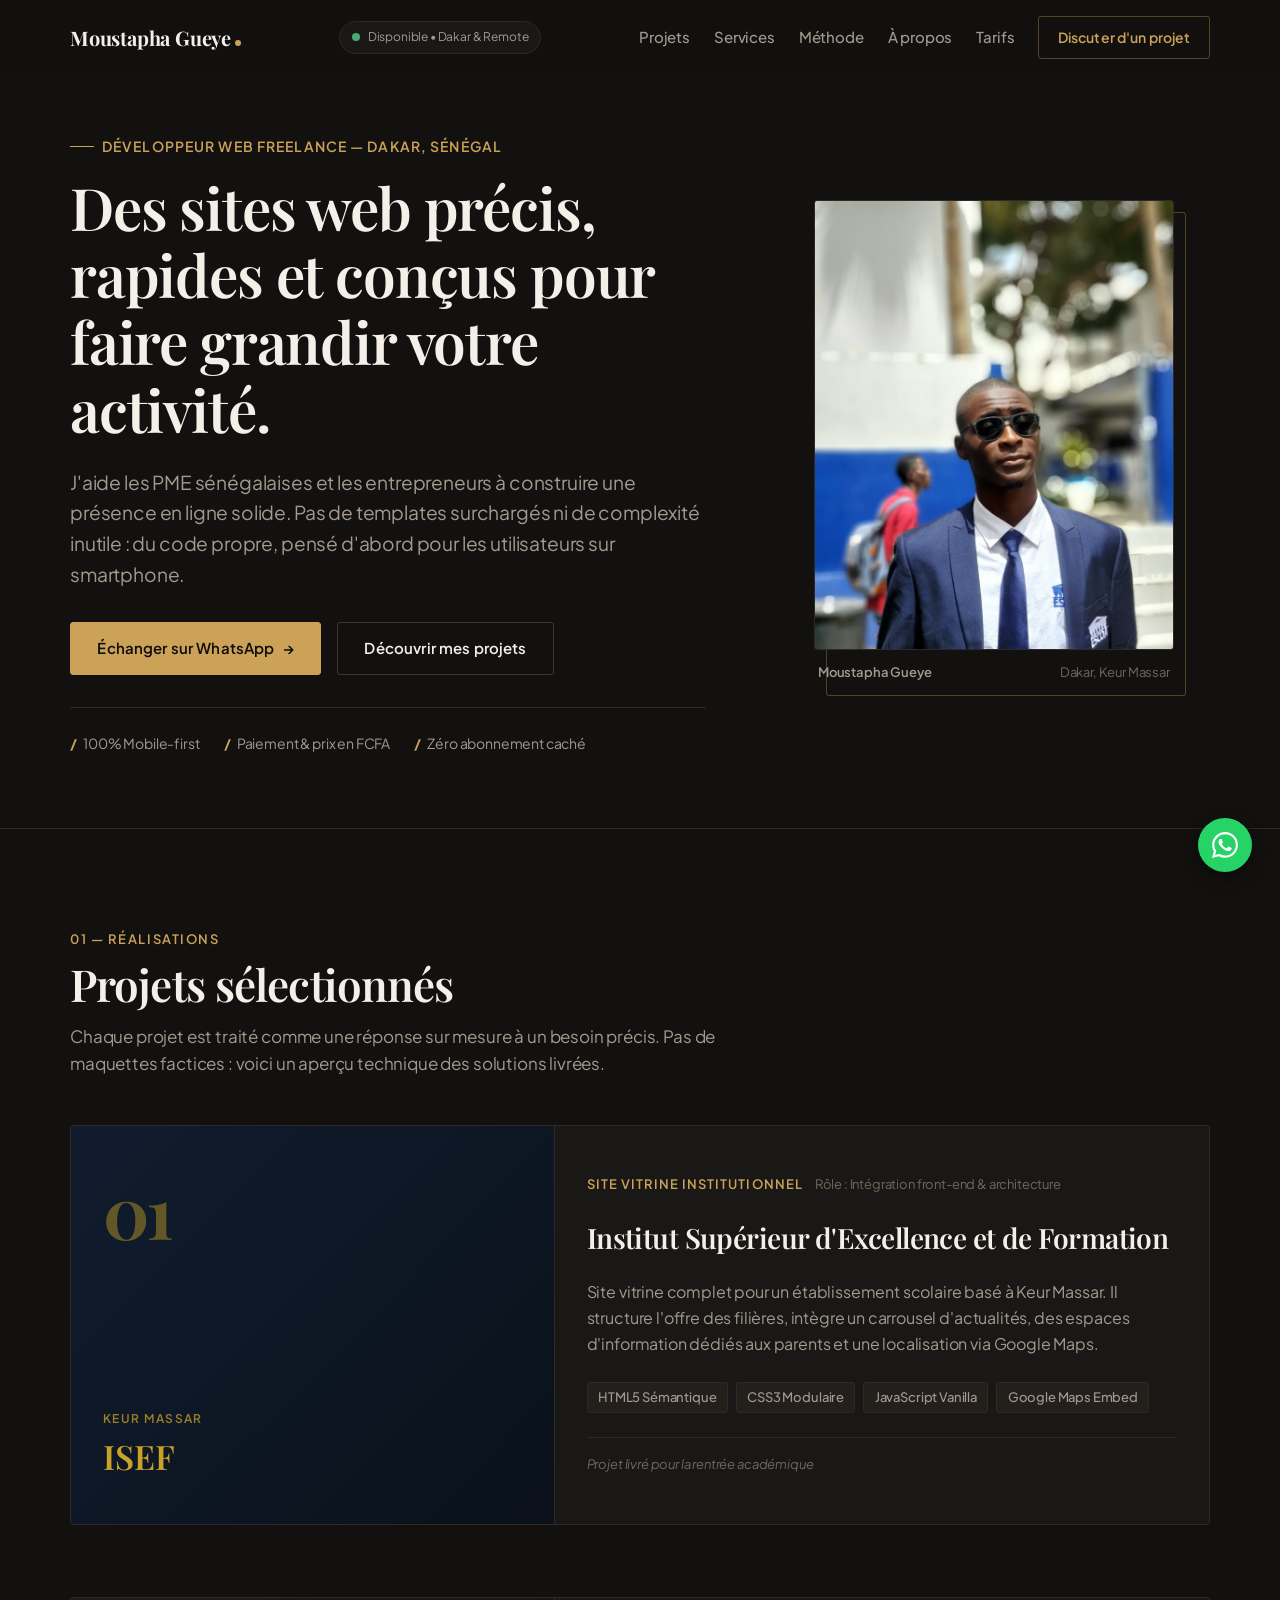
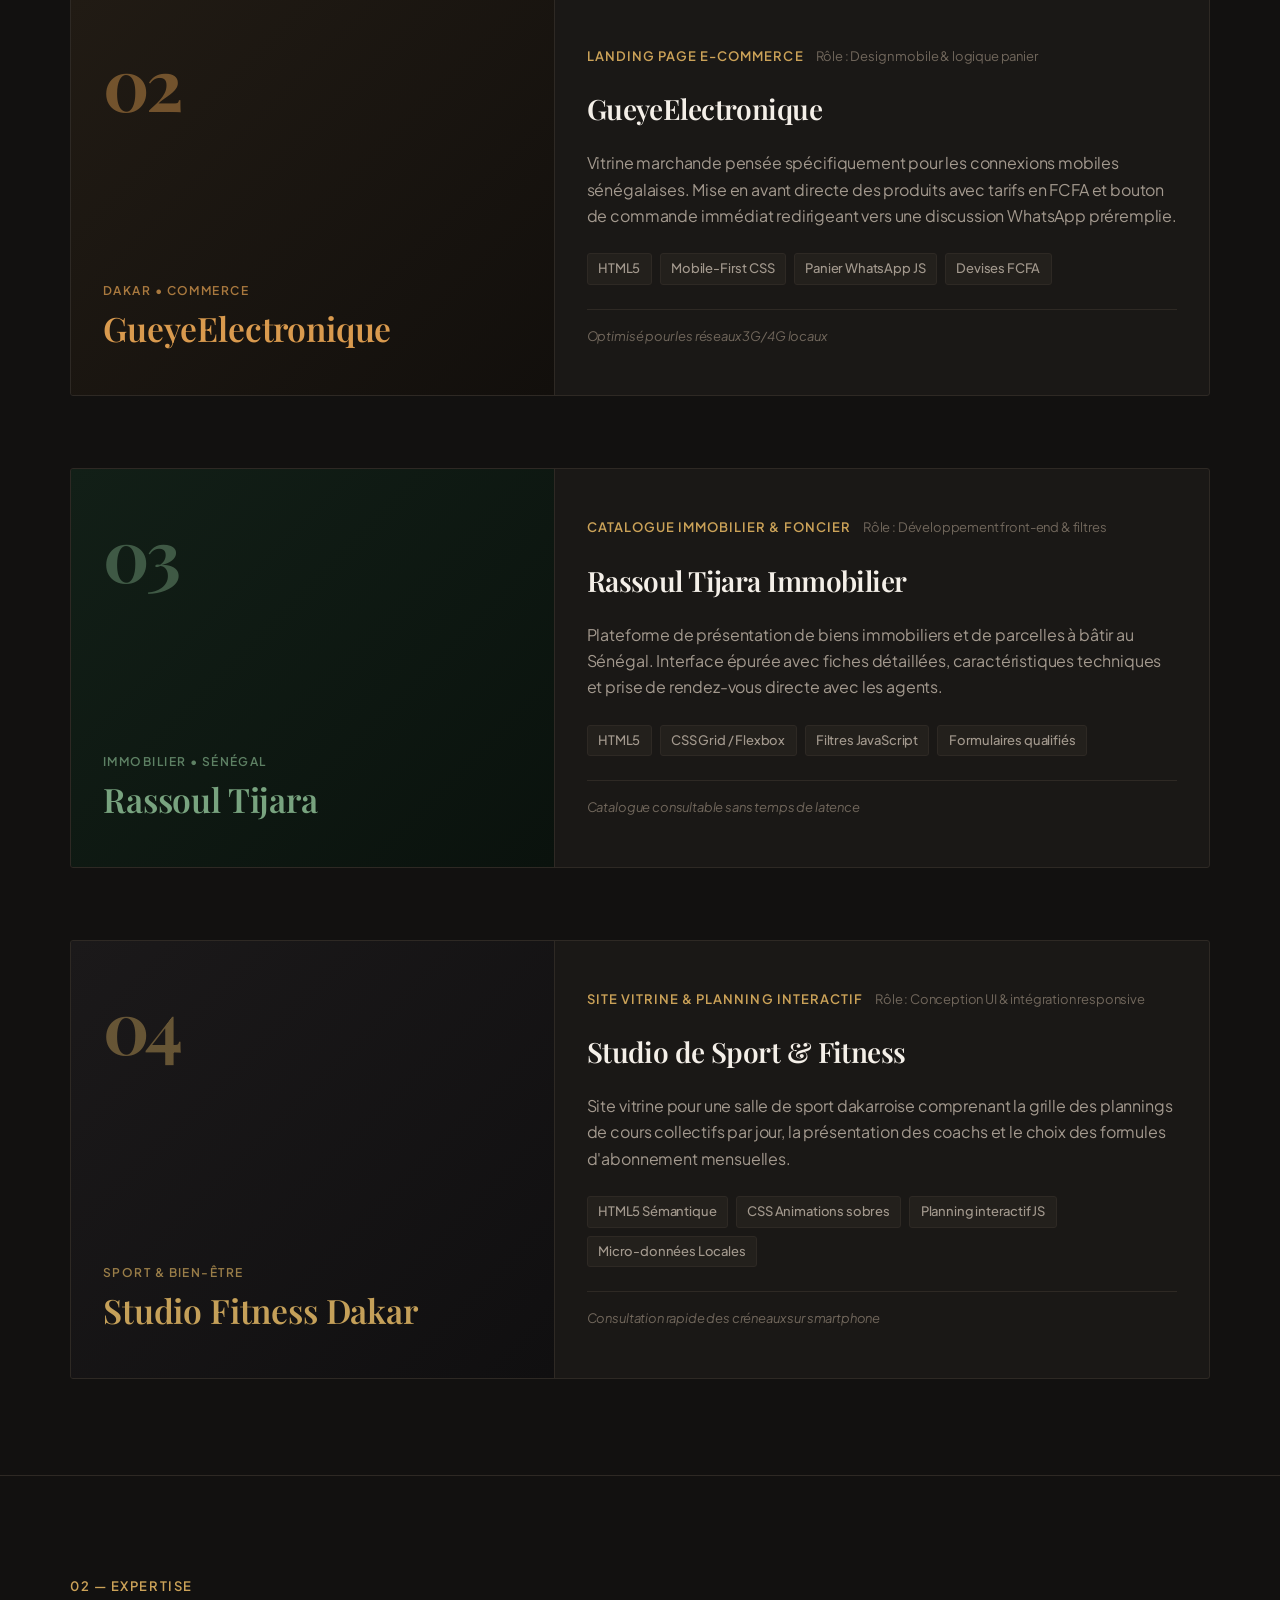
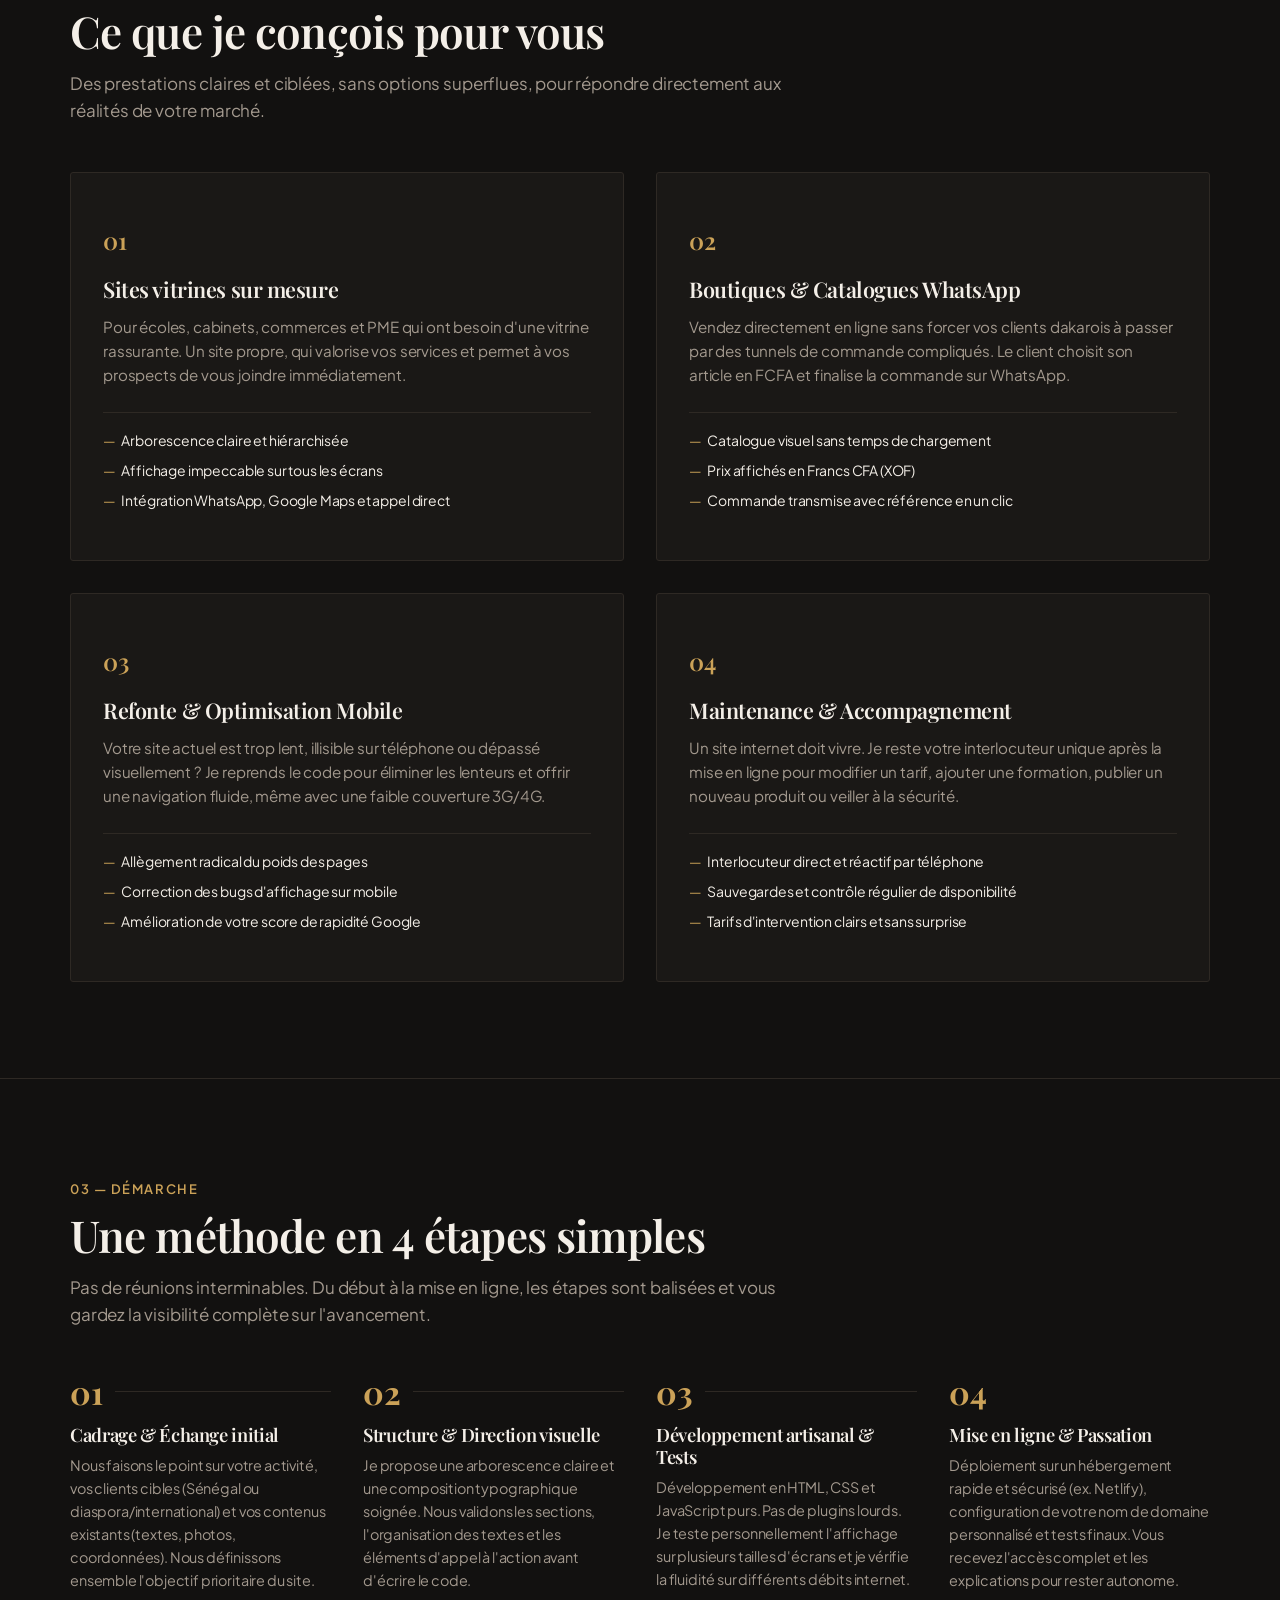
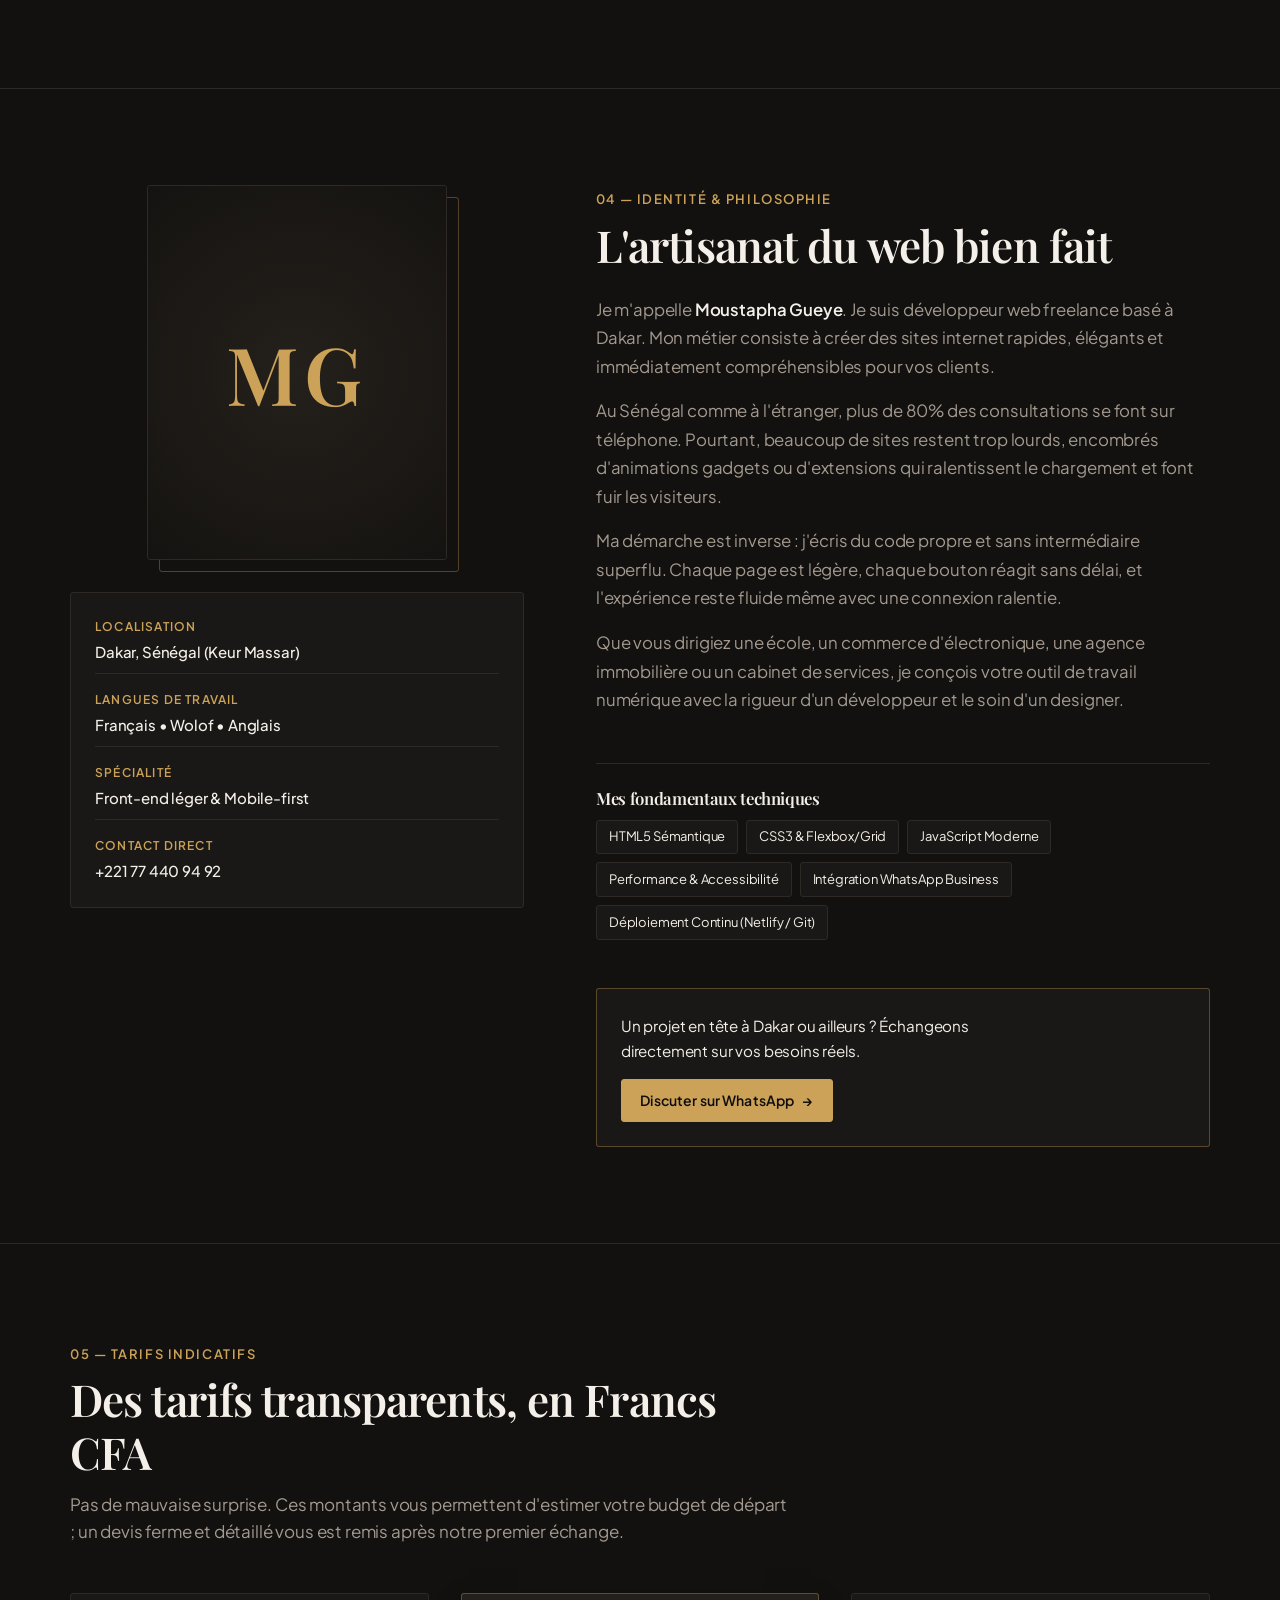
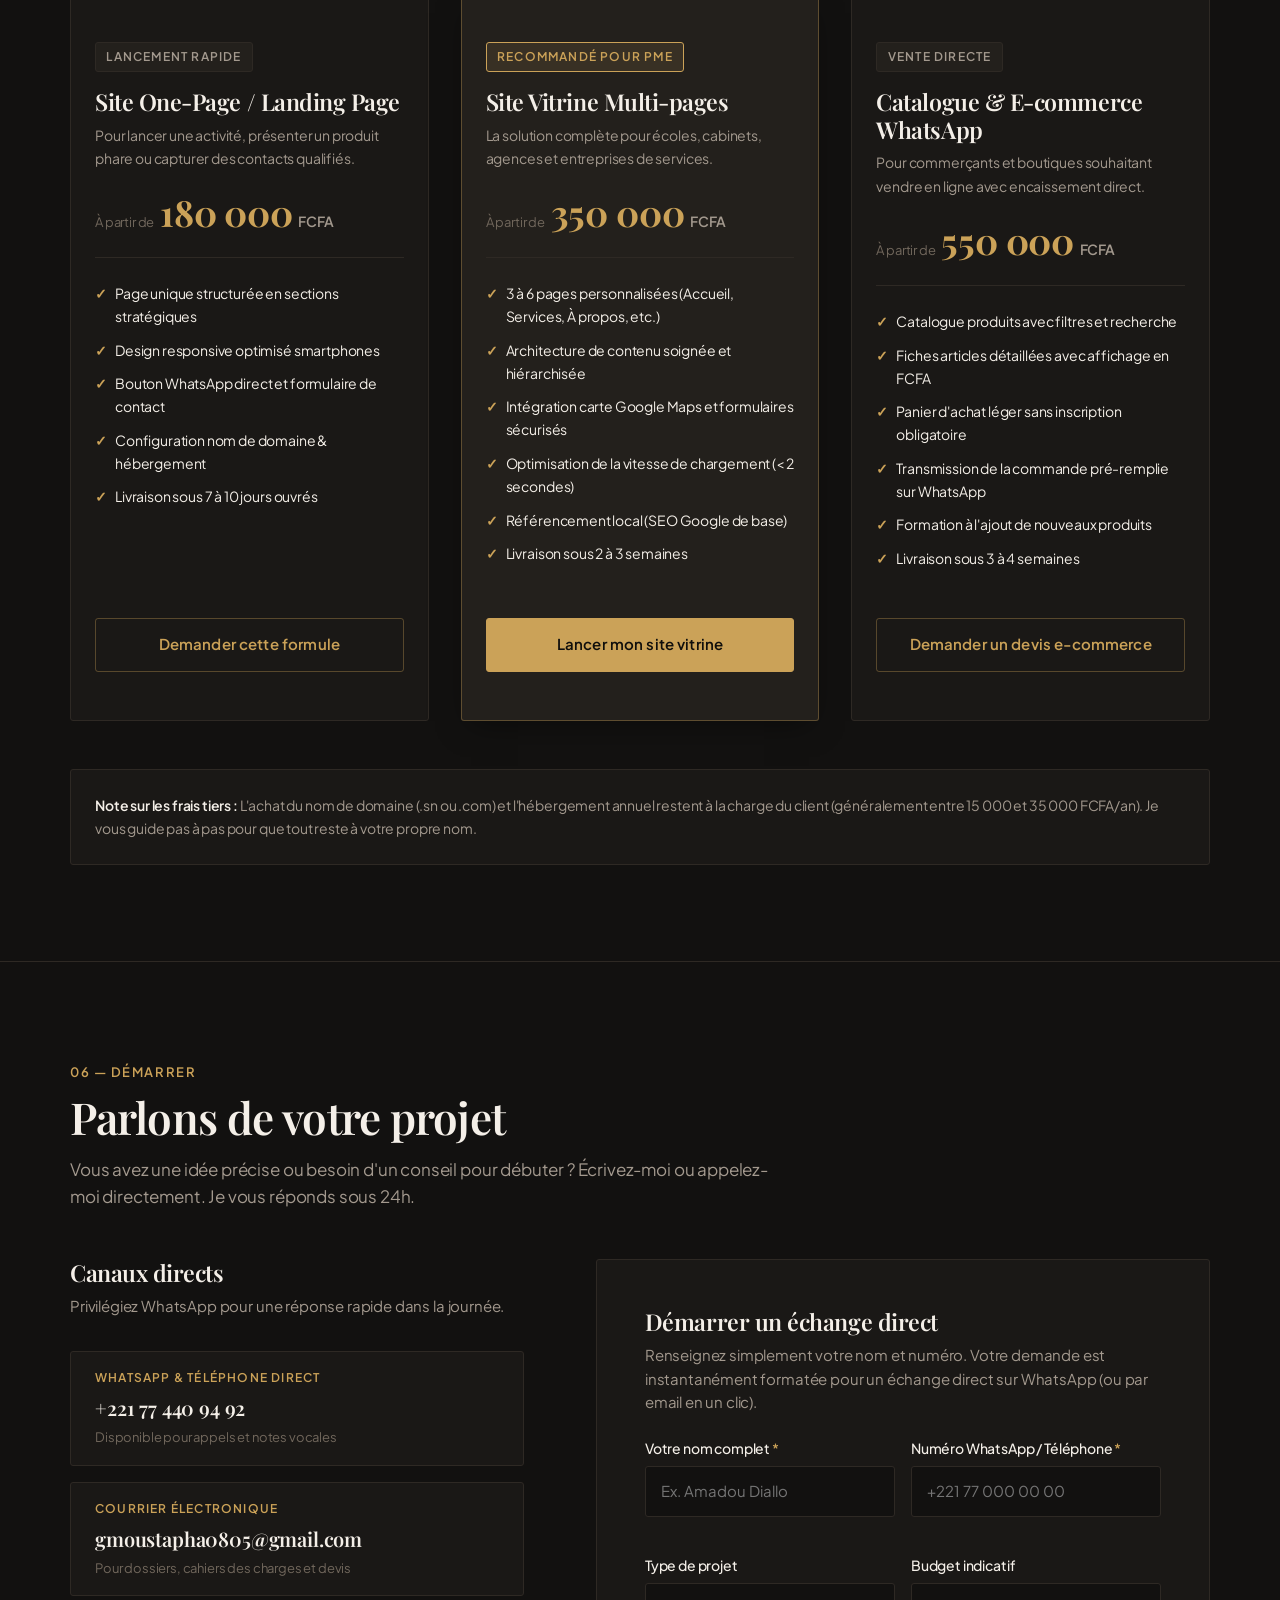
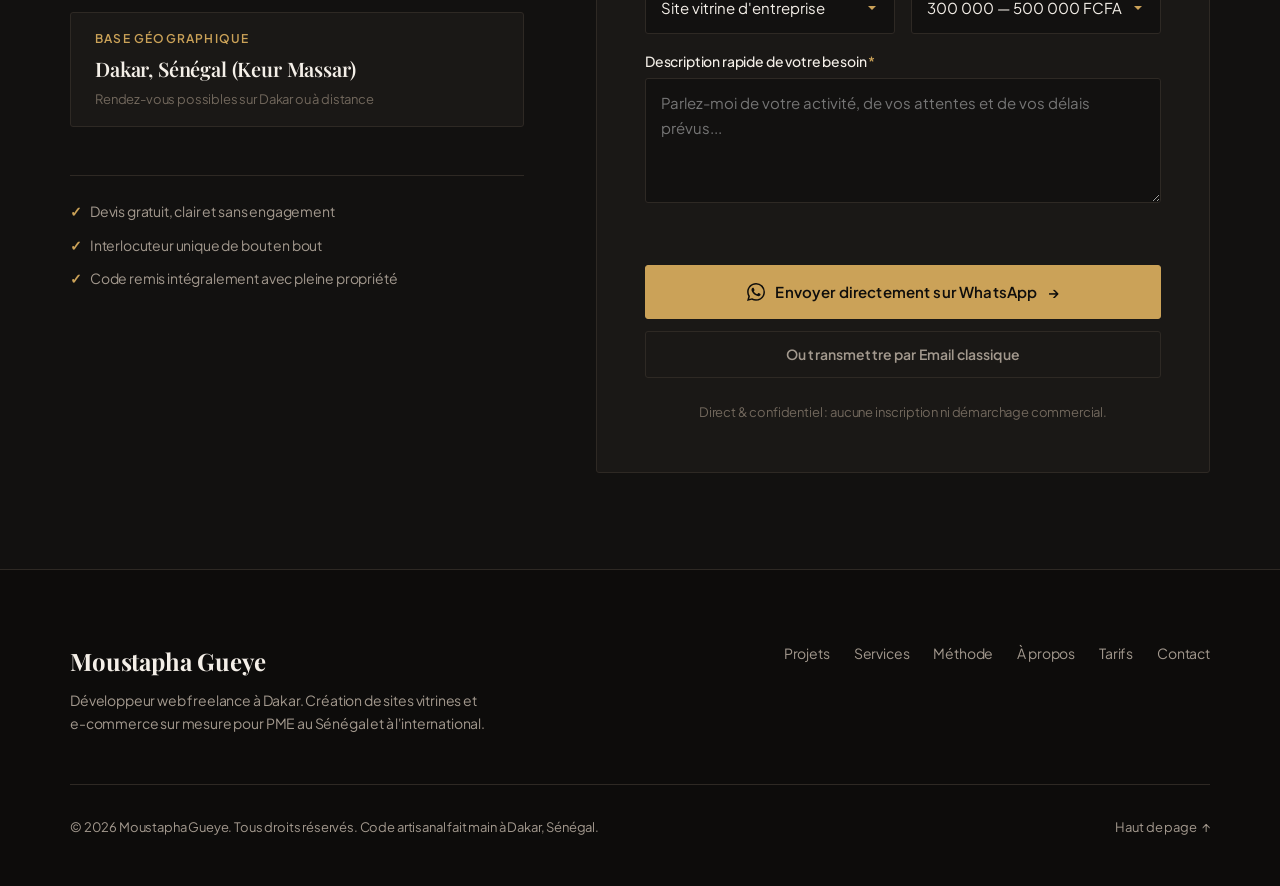
==== index.html @ f811e3b9 "Update image source for Moustapha's portrait" ====
<!DOCTYPE html>
<!--
  PROJET : Portfolio Moustapha Gueye
  FICHIER : index.html
  RÔLE : Structure sémantique du portfolio
  AUTEUR : Moustapha Gueye (Dakar, Sénégal)
-->
<html lang="fr">

<head>
  <meta charset="UTF-8">
  <meta name="viewport" content="width=device-width, initial-scale=1.0">
 <link rel="stylesheet" href="style.css">
  <title>Moustapha Gueye — Développeur Web Freelance à Dakar</title>

  <!-- SEO & Métadonnées descriptives -->
  <meta name="description"
    content="Moustapha Gueye, développeur web freelance à Dakar (Sénégal). Création de sites vitrines et e-commerce légers, rapides et mobile-first pour PME locales et clients internationaux.">
  <meta name="author" content="Moustapha Gueye">
  <meta name="robots" content="index, follow">

  <!-- Open Graph / WhatsApp / Facebook -->
  <meta property="og:type" content="website">
  <meta property="og:title" content="Moustapha Gueye — Développeur Web Freelance à Dakar">
  <meta property="og:description"
    content="Sites vitrines et e-commerce pour PME. Code artisanal, rapide, mobile-first. Basé à Dakar, disponible partout.">
  <meta property="og:image" content="images/moustapha.jpg">
  <meta property="og:locale" content="fr_SN">

  <!-- Twitter Card -->
  <meta name="twitter:card" content="summary_large_image">
  <meta name="twitter:title" content="Moustapha Gueye — Développeur Web Freelance">
  <meta name="twitter:description"
    content="Création de sites web professionnels pour PME à Dakar et à l'international.">
  <meta name="twitter:image" content="images/moustapha.jpg">

  <!-- Favicon SVG autonome en ligne (évite les requêtes 404) -->
  <link rel="icon"
    href="data:image/svg+xml,<svg xmlns='http://www.w3.org/2000/svg' viewBox='0 0 100 100'><rect width='100' height='100' rx='20' fill='%23121110'/><text x='50' y='65' font-size='50' font-family='serif' font-weight='bold' fill='%23cba258' text-anchor='middle'>MG</text></svg>">

  <!-- Google Fonts : Playfair Display (Serif éditoriale) & Plus Jakarta Sans (Sans-serif claire) -->
  <link rel="preconnect" href="https://fonts.googleapis.com">
  <link rel="preconnect" href="https://fonts.gstatic.com" crossorigin>
  <link
    href="https://fonts.googleapis.com/css2?family=Playfair+Display:ital,wght@0,500;0,600;0,700;1,400;1,600&family=Plus+Jakarta+Sans:wght@400;500;600;700&display=swap"
    rel="stylesheet">

  <!-- Feuille de styles unique -->
  <link rel="stylesheet" href="css/style.css">

  <!-- Données structurées Schema.org pour le référencement naturel -->
  <script type="application/ld+json">
  {
    "@context": "https://schema.org",
    "@type": "Person",
    "name": "Moustapha Gueye",
    "jobTitle": "Développeur web freelance",
    "description": "Création de sites vitrines et e-commerce pour PME",
    "address": {
      "@type": "PostalAddress",
      "addressLocality": "Dakar",
      "addressCountry": "SN"
    },
    "email": "gmoustapha0805@gmail.com",
    "telephone": "+221774409492",
    "knowsLanguage": ["fr", "en", "wo"],
    "knowsAbout": [
      "Développement Web",
      "HTML5",
      "CSS3",
      "JavaScript",
      "Sites vitrines",
      "E-commerce mobile-first"
    ]
  }
  </script>
</head>

<body>

  <!-- Lien d'évitement pour l'accessibilité au clavier -->
  <a href="#contenu-principal" class="skip-link">Aller au contenu principal</a>

  <!-- ========== SECTION : NAVBAR ========== -->
  <header class="site-header" id="header" role="banner">
    <div class="container header-container">
      <a href="#hero" class="brand" aria-label="Retour en haut de page">
        <span class="brand-name">Moustapha Gueye</span>
        <span class="brand-dot" aria-hidden="true"></span>
      </a>

      <!-- Indicateur de disponibilité discret -->
      <div class="availability-badge" aria-label="Statut actuel">
        <span class="status-pulse" aria-hidden="true"></span>
        <span class="status-text">Disponible • Dakar &amp; Remote</span>
      </div>

      <!-- Bouton d'ouverture du menu mobile -->
      <button class="menu-toggle" id="menu-toggle" type="button" aria-expanded="false" aria-controls="nav-menu"
        aria-label="Ouvrir le menu de navigation">
        <span class="menu-bar"></span>
        <span class="menu-bar"></span>
      </button>

      <!-- Navigation principale -->
      <nav class="nav-menu" id="nav-menu" role="navigation" aria-label="Menu principal">
        <ul class="nav-list">
          <li class="nav-item"><a href="#projets" class="nav-link">Projets</a></li>
          <li class="nav-item"><a href="#services" class="nav-link">Services</a></li>
          <li class="nav-item"><a href="#process" class="nav-link">Méthode</a></li>
          <li class="nav-item"><a href="#a-propos" class="nav-link">À propos</a></li>
          <li class="nav-item"><a href="#tarifs" class="nav-link">Tarifs</a></li>
          <li class="nav-item">
            <a href="#contact" class="btn btn-sm btn-outline nav-cta">Discuter d'un projet</a>
          </li>
        </ul>
      </nav>
    </div>
  </header>

  <!-- Zone de contenu principal pour les lecteurs d'écran -->
  <main id="contenu-principal">

    <!-- ========== SECTION : HERO ========== -->
    <section class="section-hero" id="hero" aria-labelledby="hero-title">
      <div class="container hero-grid">

        <!-- Bloc textuel principal -->
        <div class="hero-content">
          <div class="hero-eyebrow">
            <span class="eyebrow-dash" aria-hidden="true"></span>
            Développeur web freelance — Dakar, Sénégal
          </div>

          <h1 class="hero-title" id="hero-title">
            Des sites web précis, rapides et conçus pour faire grandir votre activité.
          </h1>

          <p class="hero-lead">
            J'aide les PME sénégalaises et les entrepreneurs à construire une présence en ligne solide. Pas de templates
            surchargés ni de complexité inutile : du code propre, pensé d'abord pour les utilisateurs sur smartphone.
          </p>

          <div class="hero-actions">
            <a href="https://wa.me/221774409492" class="btn btn-primary" target="_blank" rel="noopener noreferrer">
              <span>Échanger sur WhatsApp</span>
              <span class="btn-arrow" aria-hidden="true">→</span>
            </a>
            <a href="#projets" class="btn btn-secondary">
              Découvrir mes projets
            </a>
          </div>

          <!-- Détails pratiques rassurants -->
          <ul class="hero-perks" role="list">
            <li class="hero-perk-item">
              <span class="perk-bullet" aria-hidden="true">/</span>
              <span>100% Mobile-first</span>
            </li>
            <li class="hero-perk-item">
              <span class="perk-bullet" aria-hidden="true">/</span>
              <span>Paiement &amp; prix en FCFA</span>
            </li>
            <li class="hero-perk-item">
              <span class="perk-bullet" aria-hidden="true">/</span>
              <span>Zéro abonnement caché</span>
            </li>
          </ul>
        </div>

        <!-- Bloc photo avec traitement sobre et fallback typographique -->
        <div class="hero-media">
          <div class="photo-wrapper">
            <div class="photo-frame">
              <div class="photo-fallback" aria-hidden="true">MG</div>
              <img src="moustapha.jpg" alt="Portrait de Moustapha Gueye, développeur web freelance" width="600"
                height="750" loading="eager" fetchpriority="high" class="photo-img">
            </div>
            <div class="photo-caption">
              <span class="caption-name">Moustapha Gueye</span>
              <span class="caption-role">Dakar, Keur Massar</span>
            </div>
          </div>
        </div>

      </div>
    </section>

    <!-- ========== SECTION : PROJETS ========== -->
    <section class="section-projects" id="projets" aria-labelledby="projects-title">
      <div class="container">

        <header class="section-header">
          <div class="section-eyebrow">01 — Réalisations</div>
          <h2 class="section-title" id="projects-title">Projets sélectionnés</h2>
          <p class="section-desc">
            Chaque projet est traité comme une réponse sur mesure à un besoin précis. Pas de maquettes factices : voici
            un aperçu technique des solutions livrées.
          </p>
        </header>

        <div class="projects-list">

          <!-- Projet 01 : ISEF -->
          <article class="project-card project-card--isef" data-accent="isef">
            <div class="project-visual">
              <span class="project-number" aria-hidden="true">01</span>
              <div class="project-branding">
                <span class="project-tag-brand">Keur Massar</span>
                <span class="project-typographic-name">ISEF</span>
              </div>

              <!-- Zone image commentée : à décommenter quand vous aurez votre capture réelle
              <div class="project-screenshot">
                <img src="images/projets/isef.jpg" alt="Capture d'écran du site de l'ISEF" width="800" height="500" loading="lazy">
              </div>
              -->
            </div>

            <div class="project-body">
              <div class="project-meta">
                <span class="project-type">Site vitrine institutionnel</span>
                <span class="project-role">Rôle : Intégration front-end &amp; architecture</span>
              </div>

              <h3 class="project-title">Institut Supérieur d'Excellence et de Formation</h3>

              <p class="project-summary">
                Site vitrine complet pour un établissement scolaire basé à Keur Massar. Il structure l'offre des
                filières, intègre un carrousel d'actualités, des espaces d'information dédiés aux parents et une
                localisation via Google Maps.
              </p>

              <ul class="project-tech-list" aria-label="Technologies employées">
                <li class="tech-tag">HTML5 Sémantique</li>
                <li class="tech-tag">CSS3 Modulaire</li>
                <li class="tech-tag">JavaScript Vanilla</li>
                <li class="tech-tag">Google Maps Embed</li>
              </ul>

              <div class="project-footer">
                <!-- data-link vide : masqué automatiquement par le CSS et le script -->
                <a href="#" class="project-link" data-link="" target="_blank" rel="noopener noreferrer">
                  <span>Voir le projet</span>
                  <span aria-hidden="true">↗</span>
                </a>
                <span class="project-status-note">Projet livré pour la rentrée académique</span>
              </div>
            </div>
          </article>

          <!-- Projet 02 : GueyeElectronique -->
          <article class="project-card project-card--electronics" data-accent="electronics">
            <div class="project-visual">
              <span class="project-number" aria-hidden="true">02</span>
              <div class="project-branding">
                <span class="project-tag-brand">Dakar • Commerce</span>
                <span class="project-typographic-name">GueyeElectronique</span>
              </div>

              <!-- Zone image commentée : à décommenter pour afficher une capture d'écran
              <div class="project-screenshot">
                <img src="images/projets/gueye-electronique.jpg" alt="Capture d'écran de GueyeElectronique" width="800" height="500" loading="lazy">
              </div>
              -->
            </div>

            <div class="project-body">
              <div class="project-meta">
                <span class="project-type">Landing page e-commerce</span>
                <span class="project-role">Rôle : Design mobile &amp; logique panier</span>
              </div>

              <h3 class="project-title">GueyeElectronique</h3>

              <p class="project-summary">
                Vitrine marchande pensée spécifiquement pour les connexions mobiles sénégalaises. Mise en avant directe
                des produits avec tarifs en FCFA et bouton de commande immédiat redirigeant vers une discussion WhatsApp
                préremplie.
              </p>

              <ul class="project-tech-list" aria-label="Technologies employées">
                <li class="tech-tag">HTML5</li>
                <li class="tech-tag">Mobile-First CSS</li>
                <li class="tech-tag">Panier WhatsApp JS</li>
                <li class="tech-tag">Devises FCFA</li>
              </ul>

              <div class="project-footer">
                <a href="#" class="project-link" data-link="" target="_blank" rel="noopener noreferrer">
                  <span>Voir le projet</span>
                  <span aria-hidden="true">↗</span>
                </a>
                <span class="project-status-note">Optimisé pour les réseaux 3G/4G locaux</span>
              </div>
            </div>
          </article>

          <!-- Projet 03 : Rassoul Tijara -->
          <article class="project-card project-card--realestate" data-accent="realestate">
            <div class="project-visual">
              <span class="project-number" aria-hidden="true">03</span>
              <div class="project-branding">
                <span class="project-tag-brand">Immobilier • Sénégal</span>
                <span class="project-typographic-name">Rassoul Tijara</span>
              </div>

              <!-- Zone image commentée
              <div class="project-screenshot">
                <img src="images/projets/rassoul-tijara.jpg" alt="Capture d'écran de Rassoul Tijara" width="800" height="500" loading="lazy">
              </div>
              -->
            </div>

            <div class="project-body">
              <div class="project-meta">
                <span class="project-type">Catalogue immobilier &amp; foncier</span>
                <span class="project-role">Rôle : Développement front-end &amp; filtres</span>
              </div>

              <h3 class="project-title">Rassoul Tijara Immobilier</h3>

              <p class="project-summary">
                Plateforme de présentation de biens immobiliers et de parcelles à bâtir au Sénégal. Interface épurée
                avec fiches détaillées, caractéristiques techniques et prise de rendez-vous directe avec les agents.
              </p>

              <ul class="project-tech-list" aria-label="Technologies employées">
                <li class="tech-tag">HTML5</li>
                <li class="tech-tag">CSS Grid / Flexbox</li>
                <li class="tech-tag">Filtres JavaScript</li>
                <li class="tech-tag">Formulaires qualifiés</li>
              </ul>

              <div class="project-footer">
                <a href="#" class="project-link" data-link="" target="_blank" rel="noopener noreferrer">
                  <span>Voir le projet</span>
                  <span aria-hidden="true">↗</span>
                </a>
                <span class="project-status-note">Catalogue consultable sans temps de latence</span>
              </div>
            </div>
          </article>

          <!-- Projet 04 : Studio Fitness Dakar -->
          <article class="project-card project-card--fitness" data-accent="fitness">
            <div class="project-visual">
              <span class="project-number" aria-hidden="true">04</span>
              <div class="project-branding">
                <span class="project-tag-brand">Sport &amp; Bien-être</span>
                <span class="project-typographic-name">Studio Fitness Dakar</span>
              </div>

              <!-- Zone image commentée
              <div class="project-screenshot">
                <img src="images/projets/fitness.jpg" alt="Capture d'écran de Studio Fitness" width="800" height="500" loading="lazy">
              </div>
              -->
            </div>

            <div class="project-body">
              <div class="project-meta">
                <span class="project-type">Site vitrine &amp; planning interactif</span>
                <span class="project-role">Rôle : Conception UI &amp; intégration responsive</span>
              </div>

              <h3 class="project-title">Studio de Sport &amp; Fitness</h3>

              <p class="project-summary">
                Site vitrine pour une salle de sport dakarroise comprenant la grille des plannings de cours collectifs
                par jour, la présentation des coachs et le choix des formules d'abonnement mensuelles.
              </p>

              <ul class="project-tech-list" aria-label="Technologies employées">
                <li class="tech-tag">HTML5 Sémantique</li>
                <li class="tech-tag">CSS Animations sobres</li>
                <li class="tech-tag">Planning interactif JS</li>
                <li class="tech-tag">Micro-données Locales</li>
              </ul>

              <div class="project-footer">
                <a href="#" class="project-link" data-link="" target="_blank" rel="noopener noreferrer">
                  <span>Voir le projet</span>
                  <span aria-hidden="true">↗</span>
                </a>
                <span class="project-status-note">Consultation rapide des créneaux sur smartphone</span>
              </div>
            </div>
          </article>

        </div>
      </div>
    </section>

    <!-- ========== SECTION : SERVICES ========== -->
    <section class="section-services" id="services" aria-labelledby="services-title">
      <div class="container">

        <header class="section-header">
          <div class="section-eyebrow">02 — Expertise</div>
          <h2 class="section-title" id="services-title">Ce que je conçois pour vous</h2>
          <p class="section-desc">
            Des prestations claires et ciblées, sans options superflues, pour répondre directement aux réalités de votre
            marché.
          </p>
        </header>

        <div class="services-grid">

          <div class="service-card">
            <div class="service-number" aria-hidden="true">01</div>
            <h3 class="service-title">Sites vitrines sur mesure</h3>
            <p class="service-text">
              Pour écoles, cabinets, commerces et PME qui ont besoin d'une vitrine rassurante. Un site propre, qui
              valorise vos services et permet à vos prospects de vous joindre immédiatement.
            </p>
            <ul class="service-features" role="list">
              <li>Arborescence claire et hiérarchisée</li>
              <li>Affichage impeccable sur tous les écrans</li>
              <li>Intégration WhatsApp, Google Maps et appel direct</li>
            </ul>
          </div>

          <div class="service-card">
            <div class="service-number" aria-hidden="true">02</div>
            <h3 class="service-title">Boutiques &amp; Catalogues WhatsApp</h3>
            <p class="service-text">
              Vendez directement en ligne sans forcer vos clients dakarois à passer par des tunnels de commande
              compliqués. Le client choisit son article en FCFA et finalise la commande sur WhatsApp.
            </p>
            <ul class="service-features" role="list">
              <li>Catalogue visuel sans temps de chargement</li>
              <li>Prix affichés en Francs CFA (XOF)</li>
              <li>Commande transmise avec référence en un clic</li>
            </ul>
          </div>

          <div class="service-card">
            <div class="service-number" aria-hidden="true">03</div>
            <h3 class="service-title">Refonte &amp; Optimisation Mobile</h3>
            <p class="service-text">
              Votre site actuel est trop lent, illisible sur téléphone ou dépassé visuellement ? Je reprends le code
              pour éliminer les lenteurs et offrir une navigation fluide, même avec une faible couverture 3G/4G.
            </p>
            <ul class="service-features" role="list">
              <li>Allègement radical du poids des pages</li>
              <li>Correction des bugs d'affichage sur mobile</li>
              <li>Amélioration de votre score de rapidité Google</li>
            </ul>
          </div>

          <div class="service-card">
            <div class="service-number" aria-hidden="true">04</div>
            <h3 class="service-title">Maintenance &amp; Accompagnement</h3>
            <p class="service-text">
              Un site internet doit vivre. Je reste votre interlocuteur unique après la mise en ligne pour modifier un
              tarif, ajouter une formation, publier un nouveau produit ou veiller à la sécurité.
            </p>
            <ul class="service-features" role="list">
              <li>Interlocuteur direct et réactif par téléphone</li>
              <li>Sauvegardes et contrôle régulier de disponibilité</li>
              <li>Tarifs d'intervention clairs et sans surprise</li>
            </ul>
          </div>

        </div>
      </div>
    </section>

    <!-- ========== SECTION : PROCESS ========== -->
    <section class="section-process" id="process" aria-labelledby="process-title">
      <div class="container">

        <header class="section-header">
          <div class="section-eyebrow">03 — Démarche</div>
          <h2 class="section-title" id="process-title">Une méthode en 4 étapes simples</h2>
          <p class="section-desc">
            Pas de réunions interminables. Du début à la mise en ligne, les étapes sont balisées et vous gardez la
            visibilité complète sur l'avancement.
          </p>
        </header>

        <ol class="process-steps">

          <li class="process-step">
            <div class="step-marker">
              <span class="step-num">01</span>
              <span class="step-line" aria-hidden="true"></span>
            </div>
            <div class="step-content">
              <h3 class="step-title">Cadrage &amp; Échange initial</h3>
              <p class="step-text">
                Nous faisons le point sur votre activité, vos clients cibles (Sénégal ou diaspora/international) et vos
                contenus existants (textes, photos, coordonnées). Nous définissons ensemble l'objectif prioritaire du
                site.
              </p>
            </div>
          </li>

          <li class="process-step">
            <div class="step-marker">
              <span class="step-num">02</span>
              <span class="step-line" aria-hidden="true"></span>
            </div>
            <div class="step-content">
              <h3 class="step-title">Structure &amp; Direction visuelle</h3>
              <p class="step-text">
                Je propose une arborescence claire et une composition typographique soignée. Nous validons les sections,
                l'organisation des textes et les éléments d'appel à l'action avant d'écrire le code.
              </p>
            </div>
          </li>

          <li class="process-step">
            <div class="step-marker">
              <span class="step-num">03</span>
              <span class="step-line" aria-hidden="true"></span>
            </div>
            <div class="step-content">
              <h3 class="step-title">Développement artisanal &amp; Tests</h3>
              <p class="step-text">
                Développement en HTML, CSS et JavaScript purs. Pas de plugins lourds. Je teste personnellement
                l'affichage sur plusieurs tailles d'écrans et je vérifie la fluidité sur différents débits internet.
              </p>
            </div>
          </li>

          <li class="process-step">
            <div class="step-marker">
              <span class="step-num">04</span>
              <span class="step-line" aria-hidden="true"></span>
            </div>
            <div class="step-content">
              <h3 class="step-title">Mise en ligne &amp; Passation</h3>
              <p class="step-text">
                Déploiement sur un hébergement rapide et sécurisé (ex. Netlify), configuration de votre nom de domaine
                personnalisé et tests finaux. Vous recevez l'accès complet et les explications pour rester autonome.
              </p>
            </div>
          </li>

        </ol>
      </div>
    </section>

    <!-- ========== SECTION : À PROPOS ========== -->
    <section class="section-about" id="a-propos" aria-labelledby="about-title">
      <div class="container about-layout">

        <!-- Colonne visuelle & identité -->
        <aside class="about-sidebar">
          <div class="photo-wrapper photo-wrapper--compact">
            <div class="photo-frame">
              <div class="photo-fallback" aria-hidden="true">MG</div>
              <img src="images/moustapha.jpg" alt="Moustapha Gueye, développeur web freelance" width="600" height="750"
                loading="lazy" class="photo-img">
            </div>
          </div>

          <div class="about-quickfacts">
            <div class="fact-item">
              <span class="fact-label">Localisation</span>
              <span class="fact-value">Dakar, Sénégal (Keur Massar)</span>
            </div>
            <div class="fact-item">
              <span class="fact-label">Langues de travail</span>
              <span class="fact-value">Français • Wolof • Anglais</span>
            </div>
            <div class="fact-item">
              <span class="fact-label">Spécialité</span>
              <span class="fact-value">Front-end léger &amp; Mobile-first</span>
            </div>
            <div class="fact-item">
              <span class="fact-label">Contact direct</span>
              <span class="fact-value">
                <a href="tel:+221774409492" class="fact-link">+221 77 440 94 92</a>
              </span>
            </div>
          </div>
        </aside>

        <!-- Colonne texte éditorial -->
        <div class="about-narrative">
          <div class="section-eyebrow">04 — Identité &amp; Philosophie</div>
          <h2 class="section-title" id="about-title">L'artisanat du web bien fait</h2>

          <div class="about-prose">
            <p>
              Je m'appelle <strong>Moustapha Gueye</strong>. Je suis développeur web freelance basé à Dakar. Mon métier
              consiste à créer des sites internet rapides, élégants et immédiatement compréhensibles pour vos clients.
            </p>
            <p>
              Au Sénégal comme à l'étranger, plus de 80% des consultations se font sur téléphone. Pourtant, beaucoup de
              sites restent trop lourds, encombrés d'animations gadgets ou d'extensions qui ralentissent le chargement
              et font fuir les visiteurs.
            </p>
            <p>
              Ma démarche est inverse : j'écris du code propre et sans intermédiaire superflu. Chaque page est légère,
              chaque bouton réagit sans délai, et l'expérience reste fluide même avec une connexion ralentie.
            </p>
            <p>
              Que vous dirigiez une école, un commerce d'électronique, une agence immobilière ou un cabinet de services,
              je conçois votre outil de travail numérique avec la rigueur d'un développeur et le soin d'un designer.
            </p>
          </div>

          <!-- Stack technique concrète -->
          <div class="about-stack">
            <h3 class="stack-heading">Mes fondamentaux techniques</h3>
            <div class="stack-tags">
              <span class="stack-badge">HTML5 Sémantique</span>
              <span class="stack-badge">CSS3 &amp; Flexbox/Grid</span>
              <span class="stack-badge">JavaScript Moderne</span>
              <span class="stack-badge">Performance &amp; Accessibilité</span>
              <span class="stack-badge">Intégration WhatsApp Business</span>
              <span class="stack-badge">Déploiement Continu (Netlify / Git)</span>
            </div>
          </div>

          <div class="about-cta-box">
            <p class="cta-box-text">Un projet en tête à Dakar ou ailleurs ? Échangeons directement sur vos besoins
              réels.</p>
            <a href="https://wa.me/221774409492" class="btn btn-primary btn-sm" target="_blank"
              rel="noopener noreferrer">
              <span>Discuter sur WhatsApp</span>
              <span aria-hidden="true">→</span>
            </a>
          </div>

        </div>

      </div>
    </section>

    <!-- ========== SECTION : TARIFS ========== -->
    <section class="section-pricing" id="tarifs" aria-labelledby="pricing-title">
      <div class="container">

        <header class="section-header">
          <div class="section-eyebrow">05 — Tarifs indicatifs</div>
          <h2 class="section-title" id="pricing-title">Des tarifs transparents, en Francs CFA</h2>
          <p class="section-desc">
            Pas de mauvaise surprise. Ces montants vous permettent d'estimer votre budget de départ ; un devis ferme et
            détaillé vous est remis après notre premier échange.
          </p>
        </header>

        <div class="pricing-grid">

          <!-- Formule 1 -->
          <div class="pricing-card">
            <div class="pricing-badge">Lancement rapide</div>
            <h3 class="pricing-plan">Site One-Page / Landing Page</h3>
            <p class="pricing-desc">Pour lancer une activité, présenter un produit phare ou capturer des contacts
              qualifiés.</p>

            <div class="pricing-cost">
              <span class="cost-prefix">À partir de</span>
              <span class="cost-amount">180 000</span>
              <span class="cost-currency">FCFA</span>
            </div>

            <ul class="pricing-features" role="list">
              <li>Page unique structurée en sections stratégiques</li>
              <li>Design responsive optimisé smartphones</li>
              <li>Bouton WhatsApp direct et formulaire de contact</li>
              <li>Configuration nom de domaine &amp; hébergement</li>
              <li>Livraison sous 7 à 10 jours ouvrés</li>
            </ul>

            <a href="#contact" class="btn btn-outline pricing-btn">Demander cette formule</a>
          </div>

          <!-- Formule 2 (Mise en avant) -->
          <div class="pricing-card pricing-card--featured">
            <div class="pricing-badge pricing-badge--gold">Recommandé pour PME</div>
            <h3 class="pricing-plan">Site Vitrine Multi-pages</h3>
            <p class="pricing-desc">La solution complète pour écoles, cabinets, agences et entreprises de services.</p>

            <div class="pricing-cost">
              <span class="cost-prefix">À partir de</span>
              <span class="cost-amount">350 000</span>
              <span class="cost-currency">FCFA</span>
            </div>

            <ul class="pricing-features" role="list">
              <li>3 à 6 pages personnalisées (Accueil, Services, À propos, etc.)</li>
              <li>Architecture de contenu soignée et hiérarchisée</li>
              <li>Intégration carte Google Maps et formulaires sécurisés</li>
              <li>Optimisation de la vitesse de chargement (&lt; 2 secondes)</li>
              <li>Référencement local (SEO Google de base)</li>
              <li>Livraison sous 2 à 3 semaines</li>
            </ul>

            <a href="#contact" class="btn btn-primary pricing-btn">Lancer mon site vitrine</a>
          </div>

          <!-- Formule 3 -->
          <div class="pricing-card">
            <div class="pricing-badge">Vente directe</div>
            <h3 class="pricing-plan">Catalogue &amp; E-commerce WhatsApp</h3>
            <p class="pricing-desc">Pour commerçants et boutiques souhaitant vendre en ligne avec encaissement direct.
            </p>

            <div class="pricing-cost">
              <span class="cost-prefix">À partir de</span>
              <span class="cost-amount">550 000</span>
              <span class="cost-currency">FCFA</span>
            </div>

            <ul class="pricing-features" role="list">
              <li>Catalogue produits avec filtres et recherche</li>
              <li>Fiches articles détaillées avec affichage en FCFA</li>
              <li>Panier d'achat léger sans inscription obligatoire</li>
              <li>Transmission de la commande pré-remplie sur WhatsApp</li>
              <li>Formation à l'ajout de nouveaux produits</li>
              <li>Livraison sous 3 à 4 semaines</li>
            </ul>

            <a href="#contact" class="btn btn-outline pricing-btn">Demander un devis e-commerce</a>
          </div>

        </div>

        <!-- Note d'honnêteté budgétaire -->
        <div class="pricing-clarification">
          <p>
            <strong>Note sur les frais tiers :</strong> L'achat du nom de domaine (.sn ou .com) et l'hébergement annuel
            restent à la charge du client (généralement entre 15 000 et 35 000 FCFA/an). Je vous guide pas à pas pour
            que tout reste à votre propre nom.
          </p>
        </div>

      </div>
    </section>

    <!-- ========== SECTION : CONTACT ========== -->
    <section class="section-contact" id="contact" aria-labelledby="contact-title">
      <div class="container">

        <header class="section-header">
          <div class="section-eyebrow">06 — Démarrer</div>
          <h2 class="section-title" id="contact-title">Parlons de votre projet</h2>
          <p class="section-desc">
            Vous avez une idée précise ou besoin d'un conseil pour débuter ? Écrivez-moi ou appelez-moi directement. Je
            vous réponds sous 24h.
          </p>
        </header>

        <div class="contact-grid">

          <!-- Coordonnées directes et disponibilité -->
          <div class="contact-info">
            <h3 class="contact-info-title">Canaux directs</h3>
            <p class="contact-info-sub">Privilégiez WhatsApp pour une réponse rapide dans la journée.</p>

            <ul class="contact-channels" role="list">
              <li class="channel-card">
                <span class="channel-label">WhatsApp &amp; Téléphone direct</span>
                <a href="https://wa.me/221774409492" class="channel-link" target="_blank" rel="noopener noreferrer">
                  +221 77 440 94 92
                </a>
                <span class="channel-hint">Disponible pour appels et notes vocales</span>
              </li>

              <li class="channel-card">
                <span class="channel-label">Courrier électronique</span>
                <a href="mailto:gmoustapha0805@gmail.com" class="channel-link">
                  gmoustapha0805@gmail.com
                </a>
                <span class="channel-hint">Pour dossiers, cahiers des charges et devis</span>
              </li>

              <li class="channel-card">
                <span class="channel-label">Base géographique</span>
                <span class="channel-static">Dakar, Sénégal (Keur Massar)</span>
                <span class="channel-hint">Rendez-vous possibles sur Dakar ou à distance</span>
              </li>
            </ul>

            <div class="contact-guarantees">
              <div class="guarantee-item">
                <span class="guarantee-icon" aria-hidden="true">✓</span>
                <span>Devis gratuit, clair et sans engagement</span>
              </div>
              <div class="guarantee-item">
                <span class="guarantee-icon" aria-hidden="true">✓</span>
                <span>Interlocuteur unique de bout en bout</span>
              </div>
              <div class="guarantee-item">
                <span class="guarantee-icon" aria-hidden="true">✓</span>
                <span>Code remis intégralement avec pleine propriété</span>
              </div>
            </div>
          </div>

          <!-- Formulaire de contact direct WhatsApp & Email (sans saisie d'email) -->
          <div class="contact-form-wrapper">
            <h3 class="form-title">Démarrer un échange direct</h3>
            <p class="form-intro">
              Renseignez simplement votre nom et numéro. Votre demande est instantanément formatée pour un échange
              direct sur WhatsApp (ou par email en un clic).
            </p>

            <form class="contact-form" id="contact-form" novalidate>

              <div class="form-row">
                <div class="form-group">
                  <label for="form-name" class="form-label">Votre nom complet <span class="required"
                      aria-hidden="true">*</span></label>
                  <input type="text" id="form-name" name="name" class="form-input" placeholder="Ex. Amadou Diallo"
                    required autocomplete="name">
                  <span class="form-error" id="name-error" aria-live="polite"></span>
                </div>

                <div class="form-group">
                  <label for="form-phone" class="form-label">Numéro WhatsApp / Téléphone <span class="required"
                      aria-hidden="true">*</span></label>
                  <input type="tel" id="form-phone" name="phone" class="form-input" placeholder="+221 77 000 00 00"
                    required autocomplete="tel">
                  <span class="form-error" id="phone-error" aria-live="polite"></span>
                </div>
              </div>

              <div class="form-row">
                <div class="form-group">
                  <label for="form-project-type" class="form-label">Type de projet</label>
                  <select id="form-project-type" name="project_type" class="form-select">
                    <option value="Site vitrine d'entreprise">Site vitrine d'entreprise</option>
                    <option value="Boutique / Catalogue WhatsApp">Boutique / Catalogue WhatsApp</option>
                    <option value="Site d'école ou institut">Site d'école ou institut</option>
                    <option value="Refonte de site existant">Refonte de site existant</option>
                    <option value="Autre demande spécifique">Autre demande spécifique</option>
                  </select>
                </div>

                <div class="form-group">
                  <label for="form-budget" class="form-label">Budget indicatif</label>
                  <select id="form-budget" name="budget" class="form-select">
                    <option value="180 000 — 300 000 FCFA">180 000 — 300 000 FCFA</option>
                    <option value="300 000 — 500 000 FCFA" selected>300 000 — 500 000 FCFA</option>
                    <option value="500 000 — 1 000 000 FCFA">500 000 — 1 000 000 FCFA</option>
                    <option value="Plus de 1 000 000 FCFA">Plus de 1 000 000 FCFA</option>
                  </select>
                </div>
              </div>

              <div class="form-group">
                <label for="form-message" class="form-label">Description rapide de votre besoin <span class="required"
                    aria-hidden="true">*</span></label>
                <textarea id="form-message" name="message" rows="4" class="form-textarea"
                  placeholder="Parlez-moi de votre activité, de vos attentes et de vos délais prévus..."
                  required></textarea>
                <span class="form-error" id="message-error" aria-live="polite"></span>
              </div>

              <!-- Message de retour dynamique -->
              <div class="form-status" id="form-status" role="status" aria-live="polite"></div>

              <div class="form-actions">
                <button type="submit" class="btn btn-primary btn-block btn-whatsapp-submit" id="form-submit-whatsapp">
                  <svg class="btn-whatsapp-icon" viewBox="0 0 24 24" width="18" height="18" aria-hidden="true"
                    fill="currentColor">
                    <path
                      d="M17.472 14.382c-.297-.149-1.758-.867-2.03-.967-.273-.099-.471-.148-.67.15-.197.297-.767.966-.94 1.164-.173.199-.347.223-.644.075-.297-.15-1.255-.463-2.39-1.475-.883-.788-1.48-1.761-1.653-2.059-.173-.297-.018-.458.13-.606.134-.133.298-.347.446-.52.149-.174.198-.298.298-.497.099-.198.05-.371-.025-.52-.075-.149-.669-1.612-.916-2.207-.242-.579-.487-.5-.669-.51-.173-.008-.371-.01-.57-.01-.198 0-.52.074-.792.372-.272.297-1.04 1.016-1.04 2.479 0 1.462 1.065 2.875 1.213 3.074.149.198 2.096 3.2 5.077 4.487.709.306 1.262.489 1.694.625.712.227 1.36.195 1.871.118.571-.085 1.758-.719 2.006-1.413.248-.694.248-1.289.173-1.413-.074-.124-.272-.198-.57-.347m-5.421 7.403h-.004a9.87 9.87 0 01-5.031-1.378l-.361-.214-3.741.982.998-3.648-.235-.374a9.86 9.86 0 01-1.51-5.26c.001-5.45 4.436-9.884 9.888-9.884 2.64 0 5.122 1.03 6.988 2.898a9.825 9.825 0 012.893 6.994c-.003 5.45-4.437 9.884-9.885 9.884m8.413-18.297A11.815 11.815 0 0012.05 0C5.495 0 .16 5.335.157 11.892c0 2.096.547 4.142 1.588 5.945L0 24l6.335-1.662a11.835 11.835 0 005.712 1.447h.005c6.554 0 11.89-5.336 11.893-11.893a11.821 11.821 0 00-3.48-8.413Z" />
                  </svg>
                  <span>Envoyer directement sur WhatsApp</span>
                  <span class="btn-arrow" aria-hidden="true">→</span>
                </button>
                <button type="button" class="btn btn-secondary btn-block btn-email-alt" id="form-submit-email">
                  <span>Ou transmettre par Email classique</span>
                </button>
              </div>

              <p class="form-privacy-note">
                <span>Direct &amp; confidentiel : aucune inscription ni démarchage commercial.</span>
              </p>

            </form>
          </div>

        </div>

      </div>
    </section>

  </main>

  <!-- ========== SECTION : FOOTER ========== -->
  <footer class="site-footer" role="contentinfo">
    <div class="container footer-container">

      <div class="footer-top">
        <div class="footer-identity">
          <span class="footer-brand">Moustapha Gueye</span>
          <p class="footer-tagline">
            Développeur web freelance à Dakar. Création de sites vitrines et e-commerce sur mesure pour PME au Sénégal
            et à l'international.
          </p>
        </div>

        <nav class="footer-nav" aria-label="Liens du pied de page">
          <ul class="footer-links">
            <li><a href="#projets">Projets</a></li>
            <li><a href="#services">Services</a></li>
            <li><a href="#process">Méthode</a></li>
            <li><a href="#a-propos">À propos</a></li>
            <li><a href="#tarifs">Tarifs</a></li>
            <li><a href="#contact">Contact</a></li>
          </ul>
        </nav>
      </div>

      <div class="footer-bottom">
        <p class="footer-copy">
          &copy; 2026 Moustapha Gueye. Tous droits réservés. Code artisanal fait main à Dakar, Sénégal.
        </p>
        <div class="footer-actions">
          <a href="#hero" class="back-to-top" aria-label="Remonter en haut de page">
            <span>Haut de page</span>
            <span aria-hidden="true">↑</span>
          </a>
        </div>
      </div>

    </div>
  </footer>

  <!-- Bouton WhatsApp flottant discret -->
  <aside class="floating-whatsapp" aria-label="Échanger directement sur WhatsApp">
    <a href="https://wa.me/221774409492?text=Bonjour%20Moustapha,%20je%20souhaite%20échanger%20avec%20vous%20concernant%20un%20projet%20web."
      class="whatsapp-btn" target="_blank" rel="noopener noreferrer"
      aria-label="Discuter directement sur WhatsApp avec Moustapha Gueye">
      <!-- Icône SVG WhatsApp officielle simplifiée -->
      <svg class="whatsapp-icon" viewBox="0 0 24 24" width="24" height="24" aria-hidden="true" fill="currentColor">
        <path
          d="M17.472 14.382c-.297-.149-1.758-.867-2.03-.967-.273-.099-.471-.148-.67.15-.197.297-.767.966-.94 1.164-.173.199-.347.223-.644.075-.297-.15-1.255-.463-2.39-1.475-.883-.788-1.48-1.761-1.653-2.059-.173-.297-.018-.458.13-.606.134-.133.298-.347.446-.52.149-.174.198-.298.298-.497.099-.198.05-.371-.025-.52-.075-.149-.669-1.612-.916-2.207-.242-.579-.487-.5-.669-.51-.173-.008-.371-.01-.57-.01-.198 0-.52.074-.792.372-.272.297-1.04 1.016-1.04 2.479 0 1.462 1.065 2.875 1.213 3.074.149.198 2.096 3.2 5.077 4.487.709.306 1.262.489 1.694.625.712.227 1.36.195 1.871.118.571-.085 1.758-.719 2.006-1.413.248-.694.248-1.289.173-1.413-.074-.124-.272-.198-.57-.347m-5.421 7.403h-.004a9.87 9.87 0 01-5.031-1.378l-.361-.214-3.741.982.998-3.648-.235-.374a9.86 9.86 0 01-1.51-5.26c.001-5.45 4.436-9.884 9.888-9.884 2.64 0 5.122 1.03 6.988 2.898a9.825 9.825 0 012.893 6.994c-.003 5.45-4.437 9.884-9.885 9.884m8.413-18.297A11.815 11.815 0 0012.05 0C5.495 0 .16 5.335.157 11.892c0 2.096.547 4.142 1.588 5.945L0 24l6.335-1.662a11.835 11.835 0 005.712 1.447h.005c6.554 0 11.89-5.336 11.893-11.893a11.821 11.821 0 00-3.48-8.413Z" />
      </svg>
      <span class="whatsapp-tooltip">Échanger sur WhatsApp</span>
    </a>
  </aside>

  <!-- Script JavaScript unique -->
  <script src="main.js"></script>

</body>

</html>
---- style.css ----
/*
  =============================================================================
  PROJET   : Portfolio Moustapha Gueye — Développeur Web Freelance (Dakar)
  FICHIER  : css/style.css
  RÔLE     : Feuille de styles principale (Design artisanal, sans framework)
  AUTEUR   : Moustapha Gueye
  =============================================================================
  SOMMAIRE :
    01. Variables & Système de design (:root)
    02. Reset & Règles de base
    03. Typographie
    04. Composants réutilisables (Boutons, Badges, Cartes)
    05. Navbar & En-tête
    06. Hero
    07. Projets (Études de cas typographiques)
    08. Services
    09. Process (4 étapes)
    10. À propos & Profil
    11. Tarifs indicatifs en FCFA
    12. Formulaire & Canaux de contact
    13. Footer & Bouton WhatsApp flottant
    14. Animations & Micro-interactions
    15. Responsive (Media queries regroupées)
  =============================================================================
*/


/* =============================================================================
   01. VARIABLES & SYSTÈME DE DESIGN
   Palette sombre chaude (fond café/noir profond), accent or artisanal,
   hiérarchie d'espacements fluide basée sur un pas régulier.
   ============================================================================= */
:root {
  /* Couleurs de fond (thème sombre chaud, anti-froid) */
  --color-bg: #121110;
  --color-surface: #1a1816;
  --color-surface-elevated: #23201c;
  --color-surface-hover: #2b2722;

  /* Lignes, bordures & séparateurs discrets */
  --color-border: #2e2924;
  --color-border-light: #3d3630;
  --color-border-subtle: rgba(244, 239, 232, 0.08);

  /* Typographie & niveaux de contraste (norme WCAG AA respectée) */
  --color-text: #f4efe8;
  --color-text-muted: #a3998e;
  --color-text-dim: #71675c;

  /* Accentuation or sobre (sans saturation excessive, inspirée de l'artisanat) */
  --color-gold: #cba258;
  --color-gold-hover: #dfb76c;
  --color-gold-muted: rgba(203, 162, 88, 0.12);
  --color-gold-border: rgba(203, 162, 88, 0.35);

  /* Nuance d'état */
  --color-success: #4ea873;
  --color-error: #df6b6b;

  /* Palettes propres aux projets (identités visuelles dédiées) */
  --project-isef-bg: #101c2e;
  --project-isef-accent: #c9a227;
  --project-electronics-bg: #211b14;
  --project-electronics-accent: #d99a4e;
  --project-realestate-bg: #121f17;
  --project-realestate-accent: #78a37f;
  --project-fitness-bg: #1b191a;
  --project-fitness-accent: #c5a059;

  /* Typographies */
  --font-serif: 'Playfair Display', Georgia, 'Times New Roman', serif;
  --font-sans: 'Plus Jakarta Sans', -apple-system, BlinkMacSystemFont, 'Segoe UI', Roboto, Helvetica, Arial, sans-serif;

  /* Espacements normalisés */
  --space-2xs: 0.25rem;
  --space-xs: 0.5rem;
  --space-sm: 0.75rem;
  --space-md: 1rem;
  --space-lg: 1.5rem;
  --space-xl: 2rem;
  --space-2xl: 3rem;
  --space-3xl: 4.5rem;
  --space-4xl: 6rem;

  /* Rayons de courbure (très discrets pour préserver la rigueur éditoriale) */
  --radius-sm: 3px;
  --radius-md: 6px;
  --radius-lg: 10px;

  /* Transitions fluides */
  --transition-fast: 160ms cubic-bezier(0.2, 0, 0, 1);
  --transition-normal: 260ms cubic-bezier(0.2, 0, 0, 1);

  /* Largeur de conteneur maximale */
  --container-max: 1180px;
}


/* =============================================================================
   02. RESET & RÈGLES DE BASE
   Fondations solides évitant tout défilement horizontal parasite.
   ============================================================================= */
*,
*::before,
*::after {
  box-sizing: border-box;
  margin: 0;
  padding: 0;
}

html {
  font-size: 100%;
  scroll-behavior: smooth;
  -webkit-text-size-adjust: 100%;
  color-scheme: dark;
}

body {
  background-color: var(--color-bg);
  color: var(--color-text);
  font-family: var(--font-sans);
  font-size: 1rem;
  line-height: 1.65;
  letter-spacing: -0.01em;
  overflow-x: hidden;
  text-rendering: optimizeLegibility;
  -webkit-font-smoothing: antialiased;
  -moz-osx-font-smoothing: grayscale;
}

img,
svg {
  display: block;
  max-width: 100%;
  height: auto;
}

a {
  color: inherit;
  text-decoration: none;
  transition: color var(--transition-fast);
}

button,
input,
textarea,
select {
  font: inherit;
  color: inherit;
  border: none;
  background: none;
}

button {
  cursor: pointer;
}

ul,
ol {
  list-style: none;
}

/* Lien d'évitement accessible */
.skip-link {
  position: absolute;
  top: -100px;
  left: 1rem;
  background-color: var(--color-gold);
  color: #0d0c0a;
  padding: var(--space-sm) var(--space-md);
  font-weight: 600;
  border-radius: var(--radius-sm);
  z-index: 1000;
  transition: top var(--transition-fast);
}

.skip-link:focus {
  top: 1rem;
  outline: 2px solid var(--color-text);
}

/* Conteneur global centré */
.container {
  width: 100%;
  max-width: var(--container-max);
  margin-inline: auto;
  padding-inline: 1.25rem;
}


/* =============================================================================
   03. TYPOGRAPHIE
   Rythme éditorial : titres serif chaleureux, textes sans-serif fonctionnels.
   ============================================================================= */
h1,
h2,
h3,
h4 {
  color: var(--color-text);
  font-family: var(--font-serif);
  font-weight: 600;
  line-height: 1.2;
  letter-spacing: -0.02em;
}

p {
  color: var(--color-text-muted);
}

strong {
  color: var(--color-text);
  font-weight: 600;
}

/* En-tête de section standardisé */
.section-header {
  margin-bottom: var(--space-2xl);
  max-width: 720px;
}

.section-eyebrow {
  display: inline-block;
  font-family: var(--font-sans);
  font-size: 0.8125rem;
  font-weight: 600;
  text-transform: uppercase;
  letter-spacing: 0.12em;
  color: var(--color-gold);
  margin-bottom: var(--space-xs);
}

.section-title {
  font-size: clamp(1.85rem, 3.5vw, 2.75rem);
  margin-bottom: var(--space-sm);
}

.section-desc {
  font-size: 1.0625rem;
  line-height: 1.6;
  color: var(--color-text-muted);
}


/* =============================================================================
   04. COMPOSANTS RÉUTILISABLES
   Boutons contrastés, badges et contours d'identité sans artifice plastique.
   ============================================================================= */
.btn {
  display: inline-flex;
  align-items: center;
  justify-content: center;
  gap: var(--space-xs);
  padding: 0.85rem 1.65rem;
  font-family: var(--font-sans);
  font-size: 0.9375rem;
  font-weight: 600;
  letter-spacing: 0.01em;
  border-radius: var(--radius-sm);
  text-align: center;
  transition: all var(--transition-normal);
  white-space: nowrap;
}

.btn-sm {
  padding: 0.55rem 1.15rem;
  font-size: 0.875rem;
}

.btn-block {
  width: 100%;
}

.btn-primary {
  background-color: var(--color-gold);
  color: #0f0e0c;
  border: 1px solid var(--color-gold);
}

.btn-primary:hover,
.btn-primary:focus-visible {
  background-color: var(--color-gold-hover);
  border-color: var(--color-gold-hover);
  transform: translateY(-1px);
}

.btn-secondary {
  background-color: transparent;
  color: var(--color-text);
  border: 1px solid var(--color-border-light);
}

.btn-secondary:hover,
.btn-secondary:focus-visible {
  border-color: var(--color-text-muted);
  background-color: var(--color-surface);
}

.btn-outline {
  background-color: transparent;
  color: var(--color-gold);
  border: 1px solid var(--color-gold-border);
}

.btn-outline:hover,
.btn-outline:focus-visible {
  background-color: var(--color-gold-muted);
  border-color: var(--color-gold);
}

.btn-arrow {
  display: inline-block;
  transition: transform var(--transition-fast);
}

.btn:hover .btn-arrow {
  transform: translateX(3px);
}


/* =============================================================================
   05. NAVBAR
   Navigation fixe discrète au scroll avec effet d'atténuation supérieur.
   ============================================================================= */
.site-header {
  position: fixed;
  top: 0;
  left: 0;
  right: 0;
  z-index: 100;
  padding-block: var(--space-md);
  background-color: rgba(18, 17, 16, 0.85);
  backdrop-filter: blur(10px);
  -webkit-backdrop-filter: blur(10px);
  border-bottom: 1px solid transparent;
  transition: border-color var(--transition-normal), background-color var(--transition-normal), padding var(--transition-normal);
}

.site-header.is-scrolled {
  padding-block: var(--space-sm);
  background-color: rgba(18, 17, 16, 0.96);
  border-bottom-color: var(--color-border);
}

.header-container {
  display: flex;
  align-items: center;
  justify-content: space-between;
  gap: var(--space-md);
}

/* Identité textuelle */
.brand {
  display: inline-flex;
  align-items: baseline;
  gap: 0.25rem;
  font-family: var(--font-serif);
  font-size: 1.25rem;
  font-weight: 700;
  letter-spacing: -0.01em;
  color: var(--color-text);
}

.brand-dot {
  display: inline-block;
  width: 6px;
  height: 6px;
  border-radius: 50%;
  background-color: var(--color-gold);
}

/* Badge de statut direct */
.availability-badge {
  display: inline-flex;
  align-items: center;
  gap: 0.5rem;
  padding: 0.35rem 0.75rem;
  background-color: var(--color-surface);
  border: 1px solid var(--color-border);
  border-radius: 50px;
  font-size: 0.75rem;
  color: var(--color-text-muted);
}

.status-pulse {
  width: 8px;
  height: 8px;
  border-radius: 50%;
  background-color: var(--color-success);
  box-shadow: 0 0 0 0 rgba(78, 168, 115, 0.7);
  animation: pulse-ring 2.4s infinite;
}

@keyframes pulse-ring {
  0% {
    box-shadow: 0 0 0 0 rgba(78, 168, 115, 0.7);
  }

  70% {
    box-shadow: 0 0 0 6px rgba(78, 168, 115, 0);
  }

  100% {
    box-shadow: 0 0 0 0 rgba(78, 168, 115, 0);
  }
}

/* Liste des liens de navigation desktop */
.nav-list {
  display: flex;
  align-items: center;
  gap: var(--space-lg);
}

.nav-link {
  font-size: 0.9375rem;
  font-weight: 500;
  color: var(--color-text-muted);
  position: relative;
  padding-block: var(--space-2xs);
}

.nav-link:hover,
.nav-link:focus-visible {
  color: var(--color-text);
}

.nav-link.is-active {
  color: var(--color-gold);
}

/* Bouton hamburger mobile */
.menu-toggle {
  display: none;
  flex-direction: column;
  justify-content: center;
  gap: 6px;
  width: 44px;
  height: 44px;
  padding: 10px;
  border-radius: var(--radius-sm);
  background-color: var(--color-surface);
  border: 1px solid var(--color-border);
}

.menu-bar {
  display: block;
  width: 100%;
  height: 2px;
  background-color: var(--color-text);
  transition: transform var(--transition-fast), opacity var(--transition-fast);
}

.menu-toggle[aria-expanded="true"] .menu-bar:nth-child(1) {
  transform: translateY(4px) rotate(45deg);
}

.menu-toggle[aria-expanded="true"] .menu-bar:nth-child(2) {
  transform: translateY(-4px) rotate(-45deg);
}


/* =============================================================================
   06. HERO
   Mise en page asymétrique : typographie affirmée et cadre portrait sobre.
   ============================================================================= */
.section-hero {
  padding-top: calc(var(--space-4xl) + 2rem);
  padding-bottom: var(--space-3xl);
  border-bottom: 1px solid var(--color-border);
}

.hero-grid {
  display: grid;
  grid-template-columns: 1.25fr 0.85fr;
  align-items: center;
  gap: var(--space-3xl);
}

.hero-eyebrow {
  display: inline-flex;
  align-items: center;
  gap: var(--space-xs);
  font-size: 0.875rem;
  font-weight: 600;
  letter-spacing: 0.08em;
  text-transform: uppercase;
  color: var(--color-gold);
  margin-bottom: var(--space-md);
}

.eyebrow-dash {
  display: inline-block;
  width: 24px;
  height: 1px;
  background-color: var(--color-gold);
}

.hero-title {
  font-size: clamp(2.25rem, 4.6vw, 3.65rem);
  line-height: 1.15;
  margin-bottom: var(--space-lg);
  color: var(--color-text);
}

.hero-lead {
  font-size: clamp(1.0625rem, 1.8vw, 1.2rem);
  line-height: 1.6;
  color: var(--color-text-muted);
  margin-bottom: var(--space-xl);
  max-width: 640px;
}

.hero-actions {
  display: flex;
  flex-wrap: wrap;
  align-items: center;
  gap: var(--space-md);
  margin-bottom: var(--space-xl);
}

.hero-perks {
  display: flex;
  flex-wrap: wrap;
  align-items: center;
  gap: var(--space-lg);
  padding-top: var(--space-lg);
  border-top: 1px solid var(--color-border);
  font-size: 0.875rem;
  color: var(--color-text-muted);
}

.hero-perk-item {
  display: inline-flex;
  align-items: center;
  gap: 0.4rem;
}

.perk-bullet {
  color: var(--color-gold);
  font-weight: 700;
}

/* Cadrage photo sobre avec décalage de liseré or artisanal */
.photo-wrapper {
  position: relative;
  width: 100%;
  max-width: 360px;
  margin-inline: auto;
}

/* Liseré or décalé derrière la photo */
.photo-wrapper::before {
  content: "";
  position: absolute;
  inset: 12px -12px -12px 12px;
  border: 1px solid var(--color-gold-border);
  border-radius: var(--radius-sm);
  z-index: 0;
  pointer-events: none;
  transition: transform var(--transition-normal);
}

.photo-wrapper:hover::before {
  transform: translate(3px, 3px);
}

.photo-frame {
  position: relative;
  z-index: 1;
  aspect-ratio: 4 / 5;
  background-color: var(--color-surface);
  border: 1px solid var(--color-border);
  border-radius: var(--radius-sm);
  overflow: hidden;
  display: flex;
  align-items: center;
  justify-content: center;
}

/* Fallback visible si moustapha.jpg n'est pas encore présent */
.photo-fallback {
  position: absolute;
  inset: 0;
  display: grid;
  place-items: center;
  font-family: var(--font-serif);
  font-size: clamp(3.5rem, 8vw, 5rem);
  font-weight: 600;
  color: var(--color-gold);
  background: radial-gradient(circle at center, #24201b 0%, #151311 100%);
  letter-spacing: 0.08em;
  z-index: 1;
}

.photo-img {
  position: relative;
  z-index: 2;
  width: 100%;
  height: 100%;
  object-fit: cover;
  object-position: center top;
  display: block;
}

.photo-caption {
  position: relative;
  z-index: 2;
  margin-top: var(--space-sm);
  display: flex;
  justify-content: space-between;
  align-items: baseline;
  font-size: 0.8125rem;
  color: var(--color-text-dim);
  padding-inline: var(--space-2xs);
}

.caption-name {
  font-weight: 600;
  color: var(--color-text-muted);
}


/* =============================================================================
   07. PROJETS (ÉTUDES DE CAS TYPOGRAPHIQUES SANS FAUX MOCKUPS)
   Blocs textuels à fort impact graphique avec palette dédiée à chaque projet.
   ============================================================================= */
.section-projects {
  padding-block: var(--space-4xl);
  border-bottom: 1px solid var(--color-border);
}

.projects-list {
  display: flex;
  flex-direction: column;
  gap: var(--space-3xl);
}

.project-card {
  display: grid;
  grid-template-columns: 0.85fr 1.15fr;
  background-color: var(--color-surface);
  border: 1px solid var(--color-border);
  border-radius: var(--radius-sm);
  overflow: hidden;
  transition: border-color var(--transition-normal), transform var(--transition-normal);
}

.project-card:hover {
  border-color: var(--color-border-light);
  transform: translateY(-2px);
}

/* Zone visuelle purement typographique */
.project-visual {
  position: relative;
  padding: var(--space-2xl) var(--space-xl);
  display: flex;
  flex-direction: column;
  justify-content: space-between;
  min-height: 280px;
  border-right: 1px solid var(--color-border);
  overflow: hidden;
}

.project-number {
  font-family: var(--font-serif);
  font-size: clamp(3rem, 6vw, 4.5rem);
  font-weight: 700;
  line-height: 1;
  opacity: 0.45;
  letter-spacing: -0.04em;
}

.project-branding {
  display: flex;
  flex-direction: column;
  gap: var(--space-xs);
}

.project-tag-brand {
  font-size: 0.75rem;
  text-transform: uppercase;
  letter-spacing: 0.12em;
  font-weight: 600;
  opacity: 0.75;
}

.project-typographic-name {
  font-family: var(--font-serif);
  font-size: clamp(1.5rem, 2.8vw, 2.1rem);
  font-weight: 600;
  line-height: 1.15;
}

/* Palettes distinctes par projet */
.project-card--isef .project-visual {
  background: linear-gradient(135deg, var(--project-isef-bg) 0%, #0a111a 100%);
  color: var(--project-isef-accent);
}

.project-card--isef .project-number {
  color: var(--project-isef-accent);
}

.project-card--electronics .project-visual {
  background: linear-gradient(135deg, var(--project-electronics-bg) 0%, #120f0c 100%);
  color: var(--project-electronics-accent);
}

.project-card--electronics .project-number {
  color: var(--project-electronics-accent);
}

.project-card--realestate .project-visual {
  background: linear-gradient(135deg, var(--project-realestate-bg) 0%, #0a120d 100%);
  color: var(--project-realestate-accent);
}

.project-card--realestate .project-number {
  color: var(--project-realestate-accent);
}

.project-card--fitness .project-visual {
  background: linear-gradient(135deg, var(--project-fitness-bg) 0%, #100f10 100%);
  color: var(--project-fitness-accent);
}

.project-card--fitness .project-number {
  color: var(--project-fitness-accent);
}

/* Zone image facultative (masquée ou prête à accueillir une vraie capture) */
.project-screenshot {
  margin-top: var(--space-md);
  border-radius: var(--radius-sm);
  overflow: hidden;
  border: 1px solid rgba(255, 255, 255, 0.1);
}

/* Corps éditorial du projet */
.project-body {
  padding: var(--space-2xl) var(--space-xl);
  display: flex;
  flex-direction: column;
  justify-content: space-between;
  gap: var(--space-lg);
}

.project-meta {
  display: flex;
  flex-wrap: wrap;
  gap: var(--space-sm);
  align-items: center;
  font-size: 0.8125rem;
}

.project-type {
  color: var(--color-gold);
  font-weight: 600;
  text-transform: uppercase;
  letter-spacing: 0.08em;
}

.project-role {
  color: var(--color-text-dim);
}

.project-title {
  font-size: clamp(1.35rem, 2.2vw, 1.75rem);
  line-height: 1.25;
}

.project-summary {
  font-size: 1rem;
  line-height: 1.65;
  color: var(--color-text-muted);
}

.project-tech-list {
  display: flex;
  flex-wrap: wrap;
  gap: 0.5rem;
}

.tech-tag {
  font-size: 0.8125rem;
  font-weight: 500;
  color: var(--color-text-muted);
  background-color: var(--color-surface-elevated);
  border: 1px solid var(--color-border);
  padding: 0.25rem 0.65rem;
  border-radius: var(--radius-sm);
}

.project-footer {
  display: flex;
  align-items: center;
  justify-content: space-between;
  flex-wrap: wrap;
  gap: var(--space-sm);
  padding-top: var(--space-md);
  border-top: 1px solid var(--color-border);
}

/* Masquage automatique du bouton 'Voir le projet' si data-link est vide */
.project-link[data-link=""],
.project-link:not([data-link]) {
  display: none !important;
}

.project-link {
  display: inline-flex;
  align-items: center;
  gap: 0.4rem;
  font-size: 0.875rem;
  font-weight: 600;
  color: var(--color-gold);
  border-bottom: 1px solid var(--color-gold-border);
  padding-bottom: 2px;
}

.project-link:hover {
  color: var(--color-gold-hover);
  border-color: var(--color-gold-hover);
}

.project-status-note {
  font-size: 0.8125rem;
  color: var(--color-text-dim);
  font-style: italic;
}


/* =============================================================================
   08. SERVICES
   Grille asymétrique, descriptions concrètes orientées PME.
   ============================================================================= */
.section-services {
  padding-block: var(--space-4xl);
  border-bottom: 1px solid var(--color-border);
}

.services-grid {
  display: grid;
  grid-template-columns: repeat(2, 1fr);
  gap: var(--space-xl);
}

.service-card {
  background-color: var(--color-surface);
  border: 1px solid var(--color-border);
  border-radius: var(--radius-sm);
  padding: var(--space-2xl) var(--space-xl);
  display: flex;
  flex-direction: column;
  transition: border-color var(--transition-normal);
}

.service-card:hover {
  border-color: var(--color-border-light);
}

.service-number {
  font-family: var(--font-serif);
  font-size: 1.5rem;
  font-weight: 600;
  color: var(--color-gold);
  margin-bottom: var(--space-md);
}

.service-title {
  font-size: 1.35rem;
  margin-bottom: var(--space-sm);
}

.service-text {
  font-size: 0.95rem;
  line-height: 1.6;
  color: var(--color-text-muted);
  margin-bottom: var(--space-lg);
}

.service-features {
  margin-top: auto;
  display: flex;
  flex-direction: column;
  gap: 0.45rem;
  padding-top: var(--space-md);
  border-top: 1px solid var(--color-border);
  font-size: 0.875rem;
  color: var(--color-text);
}

.service-features li {
  position: relative;
  padding-left: 1.15rem;
}

.service-features li::before {
  content: "—";
  position: absolute;
  left: 0;
  color: var(--color-gold);
}


/* =============================================================================
   09. PROCESS (MÉTHODE EN 4 ÉTAPES)
   Progression numérotée claire pour rassurer le client sur les livrables.
   ============================================================================= */
.section-process {
  padding-block: var(--space-4xl);
  border-bottom: 1px solid var(--color-border);
}

.process-steps {
  display: grid;
  grid-template-columns: repeat(4, 1fr);
  gap: var(--space-xl);
  counter-reset: process-counter;
}

.process-step {
  display: flex;
  flex-direction: column;
  position: relative;
}

.step-marker {
  display: flex;
  align-items: center;
  gap: var(--space-sm);
  margin-bottom: var(--space-md);
}

.step-num {
  font-family: var(--font-serif);
  font-size: 2rem;
  font-weight: 700;
  color: var(--color-gold);
  line-height: 1;
}

.step-line {
  flex: 1;
  height: 1px;
  background-color: var(--color-border);
}

.process-step:last-child .step-line {
  display: none;
}

.step-title {
  font-size: 1.15rem;
  margin-bottom: var(--space-xs);
}

.step-text {
  font-size: 0.9rem;
  line-height: 1.6;
  color: var(--color-text-muted);
}


/* =============================================================================
   10. À PROPOS & PROFIL
   Disposition éditoriale : portrait plus compact à gauche, vision à droite.
   ============================================================================= */
.section-about {
  padding-block: var(--space-4xl);
  border-bottom: 1px solid var(--color-border);
}

.about-layout {
  display: grid;
  grid-template-columns: 0.85fr 1.15fr;
  gap: var(--space-3xl);
  align-items: start;
}

.about-sidebar {
  display: flex;
  flex-direction: column;
  gap: var(--space-xl);
}

.photo-wrapper--compact {
  max-width: 300px;
}

.about-quickfacts {
  background-color: var(--color-surface);
  border: 1px solid var(--color-border);
  border-radius: var(--radius-sm);
  padding: var(--space-lg);
  display: flex;
  flex-direction: column;
  gap: var(--space-md);
}

.fact-item {
  display: flex;
  flex-direction: column;
  gap: 0.2rem;
  border-bottom: 1px solid var(--color-border);
  padding-bottom: var(--space-xs);
}

.fact-item:last-child {
  border-bottom: none;
  padding-bottom: 0;
}

.fact-label {
  font-size: 0.75rem;
  text-transform: uppercase;
  letter-spacing: 0.1em;
  color: var(--color-gold);
  font-weight: 600;
}

.fact-value {
  font-size: 0.9375rem;
  color: var(--color-text);
  font-weight: 500;
}

.fact-link {
  color: var(--color-text);
}

.fact-link:hover {
  color: var(--color-gold);
}

.about-narrative .section-title {
  margin-bottom: var(--space-lg);
}

.about-prose {
  display: flex;
  flex-direction: column;
  gap: var(--space-md);
  font-size: 1.05rem;
  line-height: 1.7;
  color: var(--color-text-muted);
  margin-bottom: var(--space-2xl);
}

.about-stack {
  margin-bottom: var(--space-2xl);
  padding-top: var(--space-lg);
  border-top: 1px solid var(--color-border);
}

.stack-heading {
  font-size: 1.05rem;
  margin-bottom: var(--space-sm);
}

.stack-tags {
  display: flex;
  flex-wrap: wrap;
  gap: 0.5rem;
}

.stack-badge {
  font-size: 0.8125rem;
  background-color: var(--color-surface);
  border: 1px solid var(--color-border);
  padding: 0.35rem 0.75rem;
  border-radius: var(--radius-sm);
  color: var(--color-text);
}

.about-cta-box {
  background-color: var(--color-surface);
  border: 1px solid var(--color-gold-border);
  padding: var(--space-lg);
  border-radius: var(--radius-sm);
  display: flex;
  align-items: center;
  justify-content: space-between;
  flex-wrap: wrap;
  gap: var(--space-md);
}

.cta-box-text {
  font-size: 0.95rem;
  color: var(--color-text);
  max-width: 420px;
}


/* =============================================================================
   11. TARIFS INDICATIFS EN FCFA
   Grille transparente, mise en valeur de la formule la plus adaptée aux PME.
   ============================================================================= */
.section-pricing {
  padding-block: var(--space-4xl);
  border-bottom: 1px solid var(--color-border);
}

.pricing-grid {
  display: grid;
  grid-template-columns: repeat(3, 1fr);
  gap: var(--space-xl);
  margin-bottom: var(--space-2xl);
}

.pricing-card {
  background-color: var(--color-surface);
  border: 1px solid var(--color-border);
  border-radius: var(--radius-sm);
  padding: var(--space-2xl) var(--space-lg);
  display: flex;
  flex-direction: column;
  position: relative;
  transition: transform var(--transition-normal);
}

.pricing-card:hover {
  transform: translateY(-3px);
}

/* Carte centrale mise en valeur */
.pricing-card--featured {
  background-color: var(--color-surface-elevated);
  border-color: var(--color-gold-border);
  box-shadow: 0 10px 30px -10px rgba(0, 0, 0, 0.5);
}

.pricing-badge {
  display: inline-block;
  align-self: flex-start;
  font-size: 0.75rem;
  font-weight: 600;
  text-transform: uppercase;
  letter-spacing: 0.1em;
  padding: 0.25rem 0.65rem;
  border-radius: var(--radius-sm);
  background-color: var(--color-surface-elevated);
  border: 1px solid var(--color-border);
  color: var(--color-text-muted);
  margin-bottom: var(--space-md);
}

.pricing-badge--gold {
  background-color: var(--color-gold-muted);
  border-color: var(--color-gold);
  color: var(--color-gold);
}

.pricing-plan {
  font-size: 1.45rem;
  margin-bottom: var(--space-xs);
}

.pricing-desc {
  font-size: 0.875rem;
  color: var(--color-text-muted);
  margin-bottom: var(--space-lg);
  min-height: 42px;
}

.pricing-cost {
  display: flex;
  align-items: baseline;
  gap: 0.35rem;
  flex-wrap: wrap;
  padding-bottom: var(--space-lg);
  margin-bottom: var(--space-lg);
  border-bottom: 1px solid var(--color-border);
}

.cost-prefix {
  font-size: 0.8125rem;
  color: var(--color-text-dim);
}

.cost-amount {
  font-family: var(--font-serif);
  font-size: 2.25rem;
  font-weight: 700;
  color: var(--color-gold);
  line-height: 1;
}

.cost-currency {
  font-size: 0.875rem;
  font-weight: 600;
  color: var(--color-text-muted);
}

.pricing-features {
  display: flex;
  flex-direction: column;
  gap: 0.65rem;
  margin-bottom: var(--space-2xl);
  font-size: 0.875rem;
  color: var(--color-text);
  flex-grow: 1;
}

.pricing-features li {
  position: relative;
  padding-left: 1.25rem;
}

.pricing-features li::before {
  content: "✓";
  position: absolute;
  left: 0;
  color: var(--color-gold);
  font-weight: 700;
}

.pricing-btn {
  width: 100%;
  margin-top: auto;
}

.pricing-clarification {
  padding: var(--space-lg);
  background-color: var(--color-surface);
  border: 1px solid var(--color-border);
  border-radius: var(--radius-sm);
  font-size: 0.875rem;
  color: var(--color-text-muted);
}


/* =============================================================================
   12. FORMULAIRE & CANAUX DE CONTACT
   Coordonnées directes Dakar (WhatsApp/Tél) et formulaire accessible.
   ============================================================================= */
.section-contact {
  padding-block: var(--space-4xl);
  border-bottom: 1px solid var(--color-border);
}

.contact-grid {
  display: grid;
  grid-template-columns: 0.85fr 1.15fr;
  gap: var(--space-3xl);
  align-items: start;
}

.contact-info-title {
  font-size: 1.45rem;
  margin-bottom: var(--space-xs);
}

.contact-info-sub {
  font-size: 0.9375rem;
  color: var(--color-text-muted);
  margin-bottom: var(--space-xl);
}

.contact-channels {
  display: flex;
  flex-direction: column;
  gap: var(--space-md);
  margin-bottom: var(--space-2xl);
}

.channel-card {
  background-color: var(--color-surface);
  border: 1px solid var(--color-border);
  border-radius: var(--radius-sm);
  padding: var(--space-md) var(--space-lg);
  display: flex;
  flex-direction: column;
  gap: 0.2rem;
  transition: border-color var(--transition-fast);
}

.channel-card:hover {
  border-color: var(--color-border-light);
}

.channel-label {
  font-size: 0.75rem;
  text-transform: uppercase;
  letter-spacing: 0.1em;
  color: var(--color-gold);
  font-weight: 600;
}

.channel-link,
.channel-static {
  font-family: var(--font-serif);
  font-size: 1.25rem;
  color: var(--color-text);
  font-weight: 600;
}

.channel-link:hover {
  color: var(--color-gold);
}

.channel-hint {
  font-size: 0.8125rem;
  color: var(--color-text-dim);
}

.contact-guarantees {
  display: flex;
  flex-direction: column;
  gap: 0.65rem;
  padding-top: var(--space-lg);
  border-top: 1px solid var(--color-border);
  font-size: 0.875rem;
  color: var(--color-text-muted);
}

.guarantee-item {
  display: flex;
  align-items: center;
  gap: 0.5rem;
}

.guarantee-icon {
  color: var(--color-gold);
  font-weight: bold;
}

/* Formulaire */
.contact-form-wrapper {
  background-color: var(--color-surface);
  border: 1px solid var(--color-border);
  border-radius: var(--radius-sm);
  padding: var(--space-2xl);
}

.form-title {
  font-size: 1.45rem;
  margin-bottom: var(--space-xs);
}

.form-intro {
  font-size: 0.9375rem;
  color: var(--color-text-muted);
  line-height: 1.55;
  margin-bottom: var(--space-lg);
}

.contact-form {
  display: flex;
  flex-direction: column;
  gap: var(--space-md);
}

.form-row {
  display: grid;
  grid-template-columns: 1fr 1fr;
  gap: var(--space-md);
}

.form-group {
  display: flex;
  flex-direction: column;
  gap: 0.35rem;
}

.form-label {
  font-size: 0.875rem;
  font-weight: 500;
  color: var(--color-text);
}

.required {
  color: var(--color-gold);
}

.form-input,
.form-select,
.form-textarea {
  width: 100%;
  background-color: var(--color-bg);
  border: 1px solid var(--color-border);
  border-radius: var(--radius-sm);
  padding: 0.75rem 0.95rem;
  font-size: 0.9375rem;
  color: var(--color-text);
  transition: border-color var(--transition-fast), background-color var(--transition-fast);
}

.form-input:focus,
.form-select:focus,
.form-textarea:focus {
  outline: none;
  border-color: var(--color-gold);
  background-color: var(--color-surface-elevated);
}

.form-input.has-error,
.form-textarea.has-error {
  border-color: var(--color-error);
}

.form-error {
  font-size: 0.75rem;
  color: var(--color-error);
  min-height: 1rem;
}

.form-select {
  appearance: none;
  background-image: url("data:image/svg+xml,%3Csvg xmlns='http://www.w3.org/2000/svg' width='12' height='12' viewBox='0 0 12 12' fill='%23cba258'%3E%3Cpath d='M2 4l4 4 4-4'/%3E%3C/svg%3E");
  background-repeat: no-repeat;
  background-position: right 1rem center;
  padding-right: 2.25rem;
}

.form-select option {
  background-color: var(--color-bg);
  color: var(--color-text);
}

.form-status {
  padding: 0;
  font-size: 0.875rem;
  border-radius: var(--radius-sm);
  line-height: 1.5;
}

.form-status.is-success {
  padding: var(--space-sm) var(--space-md);
  background-color: rgba(78, 168, 115, 0.15);
  border: 1px solid var(--color-success);
  color: #79d79e;
}

.form-status.is-error {
  padding: var(--space-sm) var(--space-md);
  background-color: rgba(223, 107, 107, 0.15);
  border: 1px solid var(--color-error);
  color: #f19595;
}

/* Actions de transmission : WhatsApp principal & Email alternatif */
.form-actions {
  display: flex;
  flex-direction: column;
  gap: var(--space-sm);
  margin-top: var(--space-xs);
}

.btn-whatsapp-submit {
  display: inline-flex;
  align-items: center;
  justify-content: center;
  gap: 0.65rem;
}

.btn-whatsapp-icon {
  flex-shrink: 0;
}

.btn-email-alt {
  font-size: 0.875rem;
  padding: 0.7rem 1.25rem;
  border-color: var(--color-border);
  color: var(--color-text-muted);
}

.btn-email-alt:hover,
.btn-email-alt:focus-visible {
  border-color: var(--color-text-muted);
  color: var(--color-text);
  background-color: var(--color-surface-elevated);
}

.form-privacy-note {
  font-size: 0.8125rem;
  color: var(--color-text-dim);
  text-align: center;
  margin-top: var(--space-xs);
}


/* =============================================================================
   13. FOOTER & BOUTON WHATSAPP FLOTTANT
   Clôture sobre avec signature artisanale et bouton flottant ergonomique.
   ============================================================================= */
.site-footer {
  padding-block: var(--space-3xl) var(--space-2xl);
  background-color: #0d0c0b;
}

.footer-top {
  display: flex;
  justify-content: space-between;
  align-items: flex-start;
  gap: var(--space-3xl);
  padding-bottom: var(--space-2xl);
  border-bottom: 1px solid var(--color-border);
}

.footer-brand {
  font-family: var(--font-serif);
  font-size: 1.5rem;
  font-weight: 700;
  color: var(--color-text);
  display: inline-block;
  margin-bottom: var(--space-xs);
}

.footer-tagline {
  font-size: 0.875rem;
  color: var(--color-text-muted);
  max-width: 420px;
}

.footer-links {
  display: flex;
  flex-wrap: wrap;
  gap: var(--space-lg);
  font-size: 0.875rem;
  color: var(--color-text-muted);
}

.footer-links a:hover {
  color: var(--color-gold);
}

.footer-bottom {
  display: flex;
  justify-content: space-between;
  align-items: center;
  flex-wrap: wrap;
  gap: var(--space-md);
  padding-top: var(--space-xl);
  font-size: 0.8125rem;
  color: var(--color-text-dim);
}

.back-to-top {
  display: inline-flex;
  align-items: center;
  gap: 0.35rem;
  color: var(--color-text-muted);
  font-size: 0.8125rem;
}

.back-to-top:hover {
  color: var(--color-gold);
}

/* Bouton WhatsApp flottant sobre */
.floating-whatsapp {
  position: fixed;
  bottom: 1.75rem;
  right: 1.75rem;
  z-index: 90;
}

.whatsapp-btn {
  display: flex;
  align-items: center;
  justify-content: center;
  width: 54px;
  height: 54px;
  background-color: #25d366;
  color: #ffffff;
  border-radius: 50%;
  box-shadow: 0 6px 18px rgba(0, 0, 0, 0.4);
  transition: transform var(--transition-fast), box-shadow var(--transition-fast);
  position: relative;
}

.whatsapp-btn:hover {
  transform: scale(1.06);
  box-shadow: 0 8px 24px rgba(37, 211, 102, 0.35);
}

.whatsapp-icon {
  width: 26px;
  height: 26px;
}

/* Tooltip discrète */
.whatsapp-tooltip {
  position: absolute;
  right: calc(100% + 12px);
  top: 50%;
  transform: translateY(-50%);
  background-color: var(--color-surface-elevated);
  color: var(--color-text);
  border: 1px solid var(--color-border);
  padding: 0.35rem 0.75rem;
  border-radius: var(--radius-sm);
  font-size: 0.8125rem;
  white-space: nowrap;
  pointer-events: none;
  opacity: 0;
  transition: opacity var(--transition-fast);
}

.whatsapp-btn:hover .whatsapp-tooltip,
.whatsapp-btn:focus-visible .whatsapp-tooltip {
  opacity: 1;
}


/* =============================================================================
   14. ANIMATIONS & MICRO-INTERACTIONS
   Apparitions progressives discrètes au défilement (Scroll Reveal).
   ============================================================================= */
.reveal-item {
  opacity: 0;
  transform: translateY(18px);
  transition: opacity 0.6s cubic-bezier(0.2, 0, 0, 1), transform 0.6s cubic-bezier(0.2, 0, 0, 1);
}

.reveal-item.is-revealed {
  opacity: 1;
  transform: translateY(0);
}

/* Respect de l'accessibilité : désactivation si demandé par l'utilisateur */
@media (prefers-reduced-motion: reduce) {
  html {
    scroll-behavior: auto;
  }

  *,
  *::before,
  *::after {
    animation-duration: 0.01ms !important;
    animation-iteration-count: 1 !important;
    transition-duration: 0.01ms !important;
  }

  .reveal-item {
    opacity: 1 !important;
    transform: none !important;
  }

  .status-pulse {
    animation: none !important;
  }
}


/* =============================================================================
   15. RESPONSIVE (MEDIA QUERIES REGROUPÉES)
   Approche mobile-first validée de 320px jusqu'à 1920px.
   ============================================================================= */

/* Tablettes et écrans intermédiaires (< 992px) */
@media (max-width: 991px) {
  .hero-grid {
    grid-template-columns: 1fr;
    gap: var(--space-2xl);
  }

  /* Sur mobile et tablette : la photo s'affiche au-dessus du texte */
  .hero-media {
    order: -1;
  }

  .photo-wrapper {
    max-width: 280px;
  }

  .project-card {
    grid-template-columns: 1fr;
  }

  .project-visual {
    border-right: none;
    border-bottom: 1px solid var(--color-border);
    min-height: 200px;
  }

  .services-grid {
    grid-template-columns: 1fr;
  }

  .process-steps {
    grid-template-columns: repeat(2, 1fr);
    gap: var(--space-xl) var(--space-lg);
  }

  .process-step:nth-child(2) .step-line {
    display: none;
  }

  .about-layout {
    grid-template-columns: 1fr;
    gap: var(--space-2xl);
  }

  .about-sidebar {
    max-width: 480px;
  }

  .pricing-grid {
    grid-template-columns: 1fr;
    gap: var(--space-lg);
  }

  .pricing-desc {
    min-height: auto;
  }

  .contact-grid {
    grid-template-columns: 1fr;
    gap: var(--space-2xl);
  }

  .footer-top {
    flex-direction: column;
    gap: var(--space-xl);
  }
}

/* Mobiles (< 768px) */
@media (max-width: 767px) {
  :root {
    --space-4xl: 4rem;
    --space-3xl: 3rem;
  }

  .site-header {
    padding-block: var(--space-sm);
  }

  .availability-badge {
    display: none;
    /* Alléger la navbar sur mobile */
  }

  .menu-toggle {
    display: flex;
  }

  .nav-menu {
    position: fixed;
    top: 61px;
    left: 0;
    right: 0;
    bottom: 0;
    background-color: var(--color-bg);
    border-top: 1px solid var(--color-border);
    padding: var(--space-2xl) var(--space-lg);
    transform: translateY(-100%);
    opacity: 0;
    visibility: hidden;
    transition: transform var(--transition-normal), opacity var(--transition-normal), visibility var(--transition-normal);
    overflow-y: auto;
  }

  .nav-menu.is-open {
    transform: translateY(0);
    opacity: 1;
    visibility: visible;
  }

  .nav-list {
    flex-direction: column;
    align-items: flex-start;
    gap: var(--space-lg);
  }

  .nav-link {
    font-size: 1.25rem;
    font-family: var(--font-serif);
  }

  .nav-cta {
    width: 100%;
    margin-top: var(--space-sm);
  }

  .hero-title {
    font-size: 2.15rem;
  }

  .hero-actions {
    flex-direction: column;
    align-items: stretch;
  }

  .hero-actions .btn {
    width: 100%;
  }

  .process-steps {
    grid-template-columns: 1fr;
  }

  .step-line {
    display: none;
  }

  .form-row {
    grid-template-columns: 1fr;
  }

  .contact-form-wrapper {
    padding: var(--space-lg) var(--space-md);
  }

  .footer-bottom {
    flex-direction: column;
    align-items: flex-start;
  }

  .floating-whatsapp {
    bottom: 1.25rem;
    right: 1.25rem;
  }

  .whatsapp-btn {
    width: 48px;
    height: 48px;
  }

  .whatsapp-icon {
    width: 22px;
    height: 22px;
  }

  .whatsapp-tooltip {
    display: none;
    /* Pas de tooltip sur écran tactile */
  }
}

/* Petits écrans (< 400px) */
@media (max-width: 399px) {
  .hero-perks {
    flex-direction: column;
    align-items: flex-start;
    gap: var(--space-xs);
  }

  .cost-amount {
    font-size: 1.95rem;
  }
}
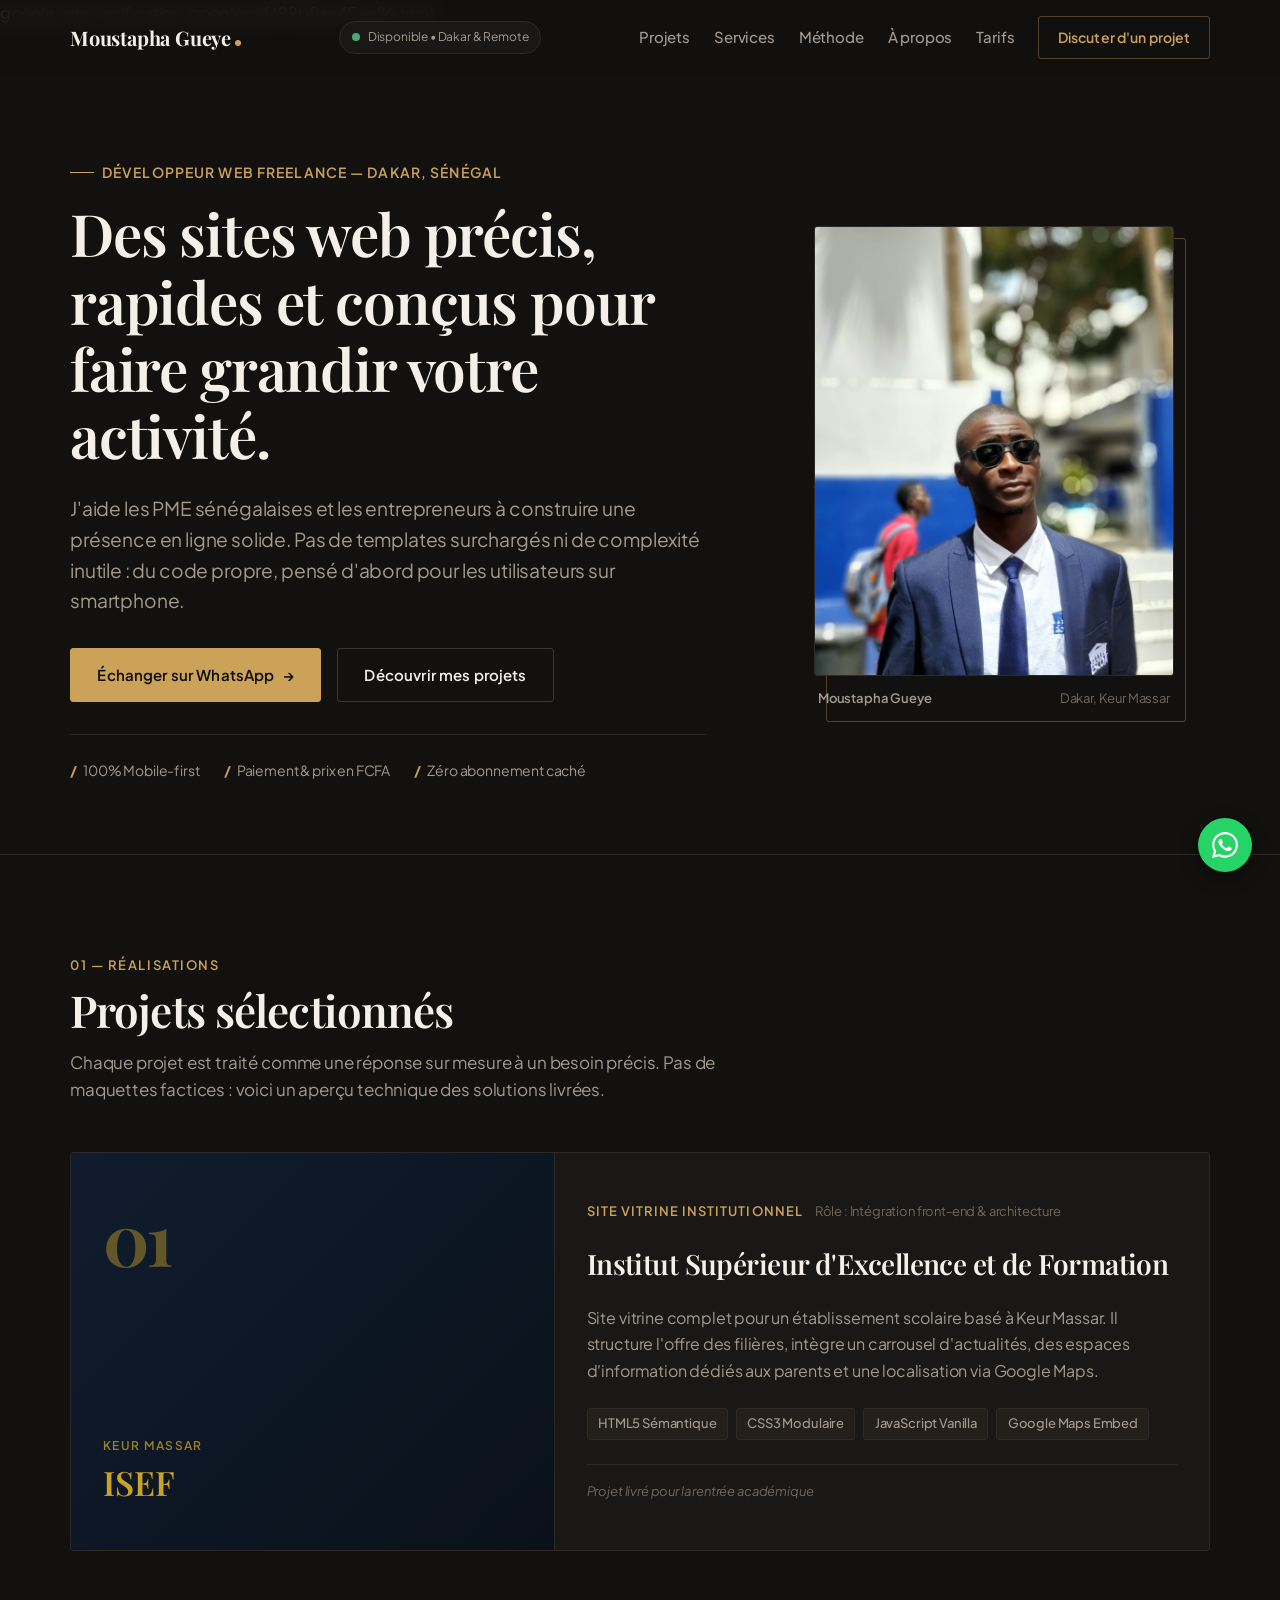
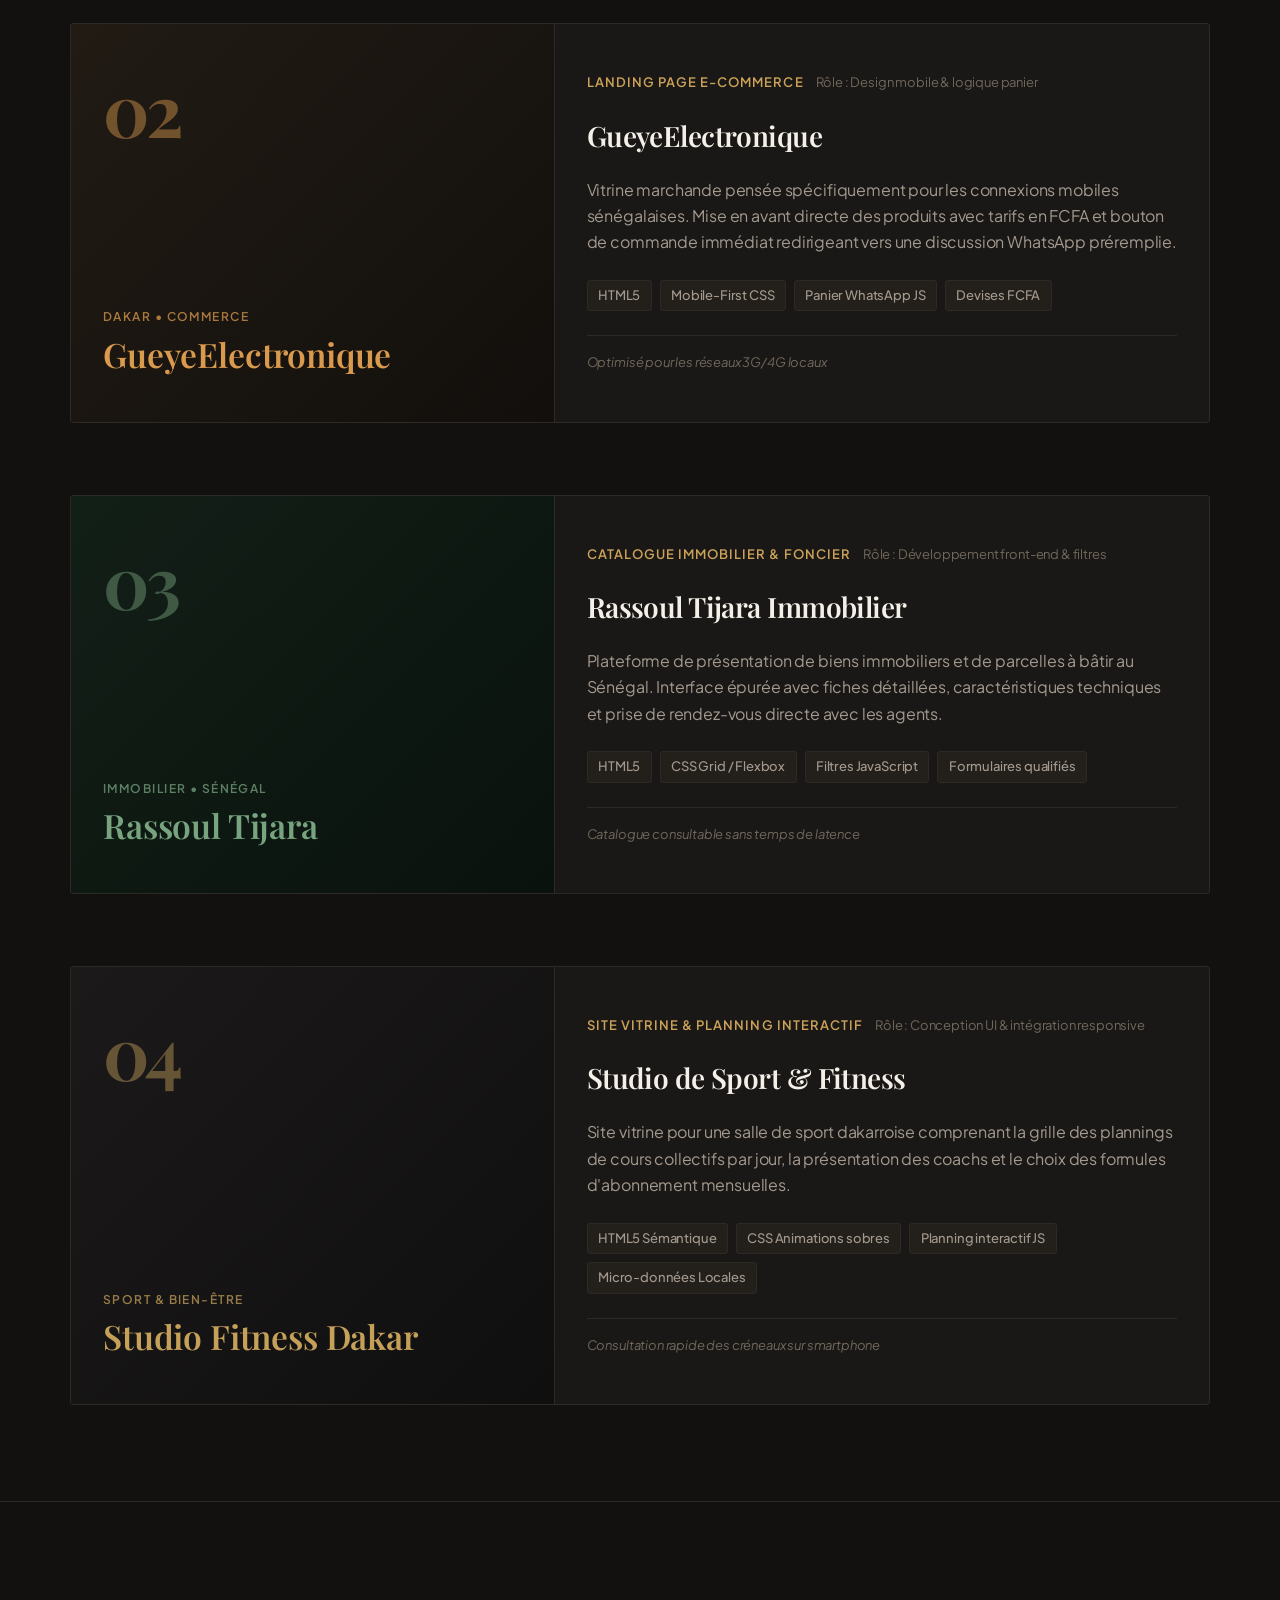
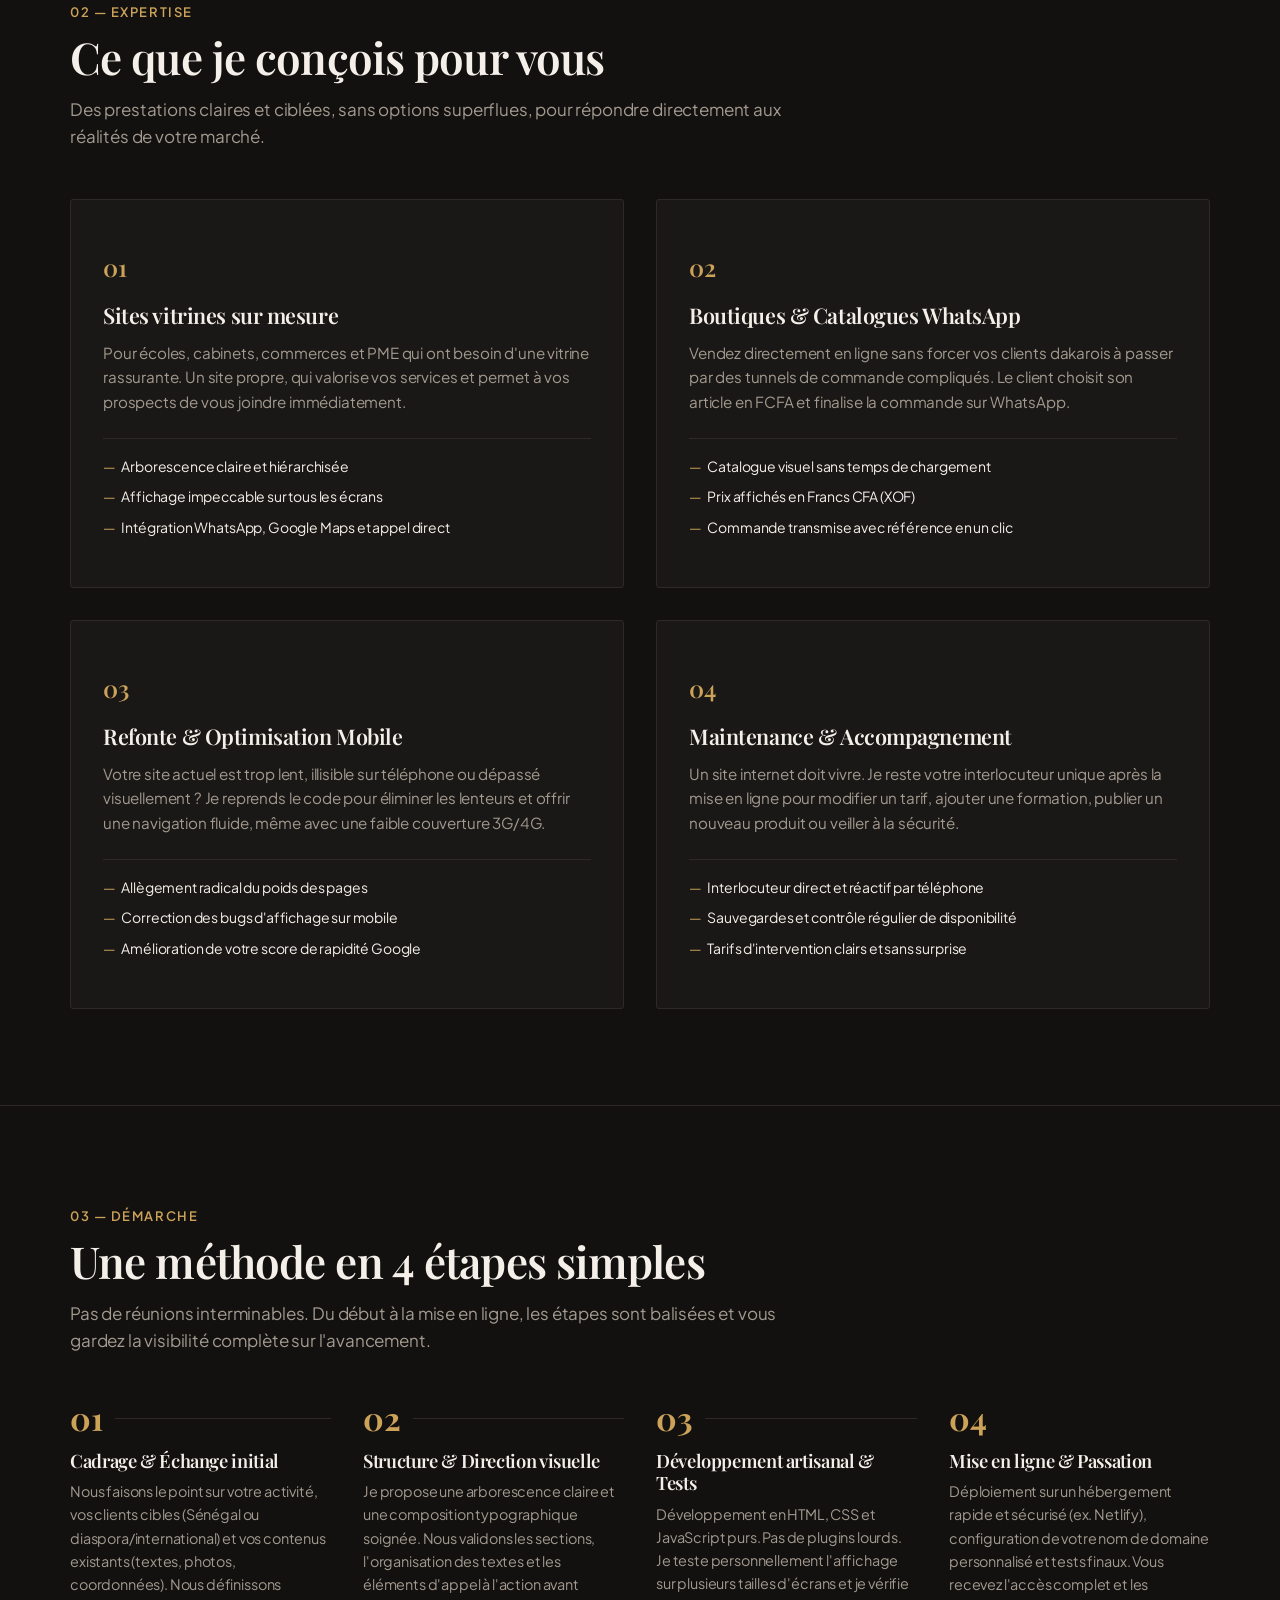
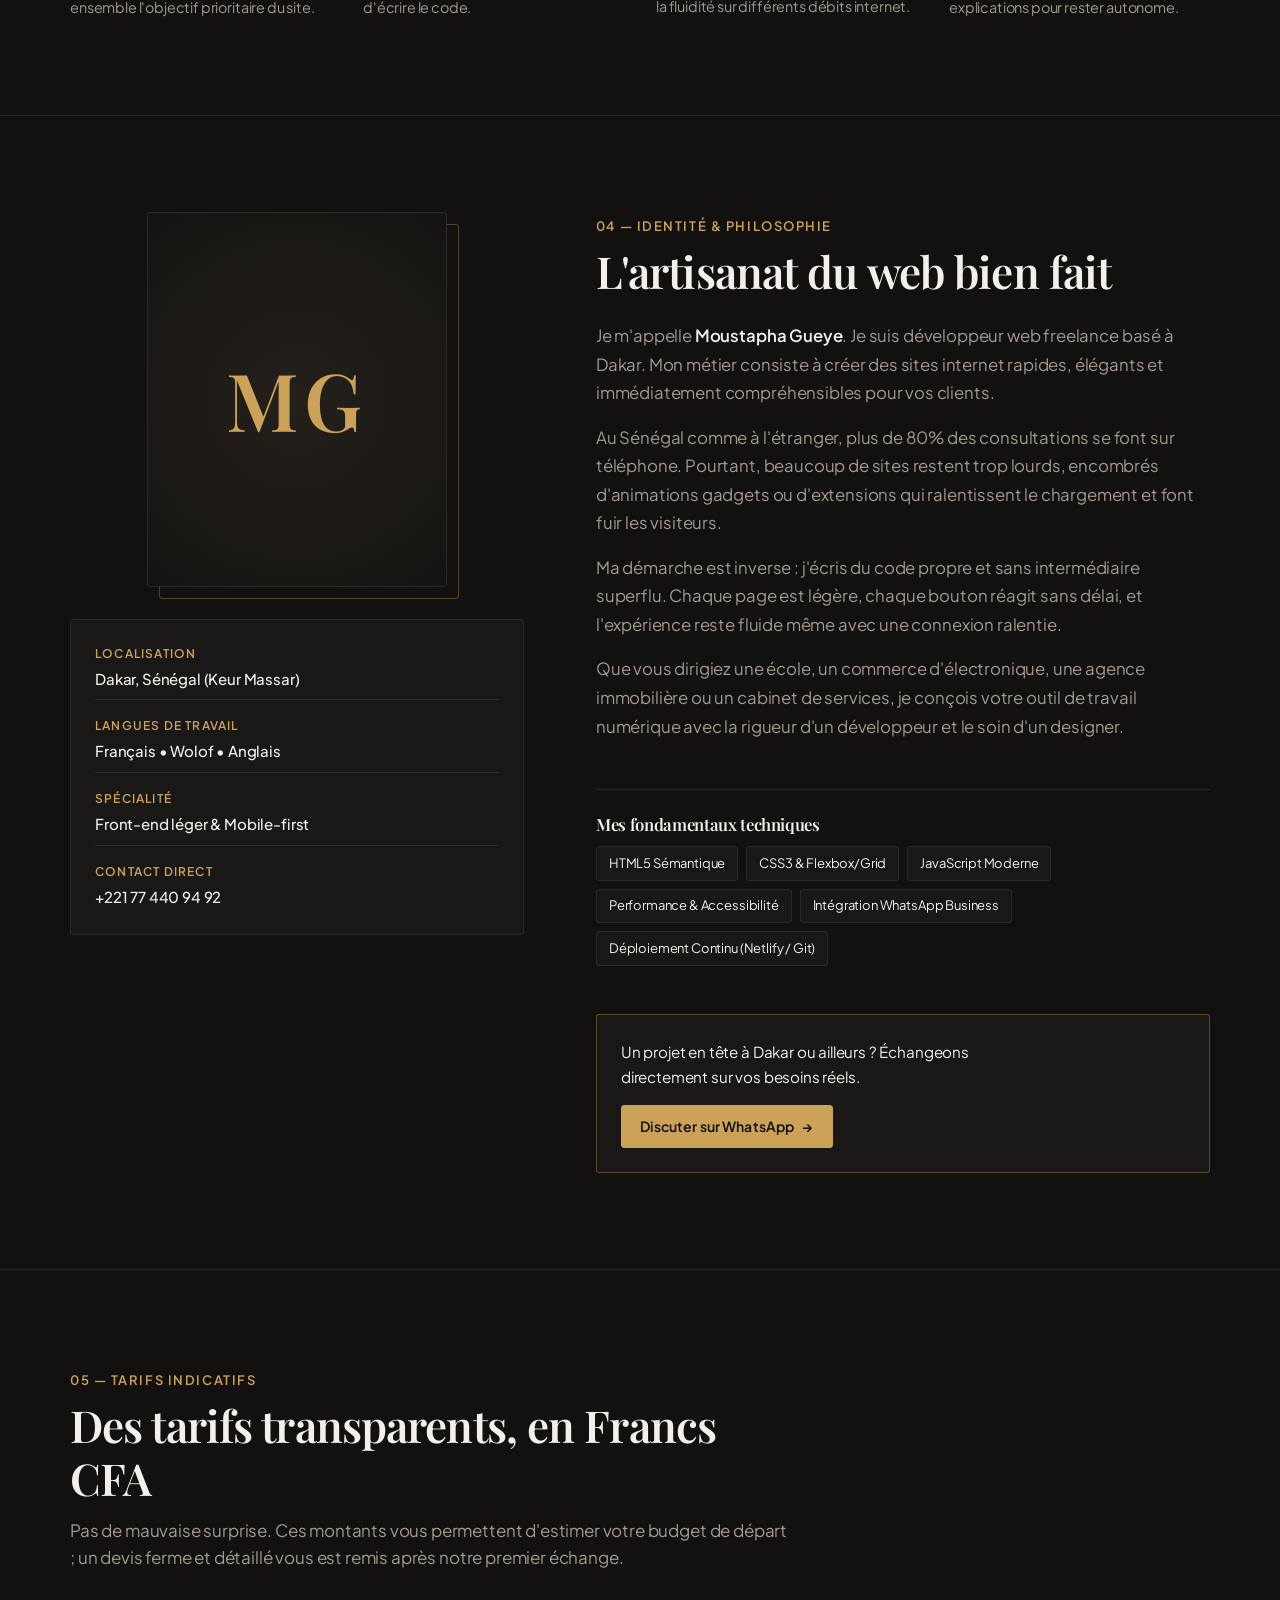
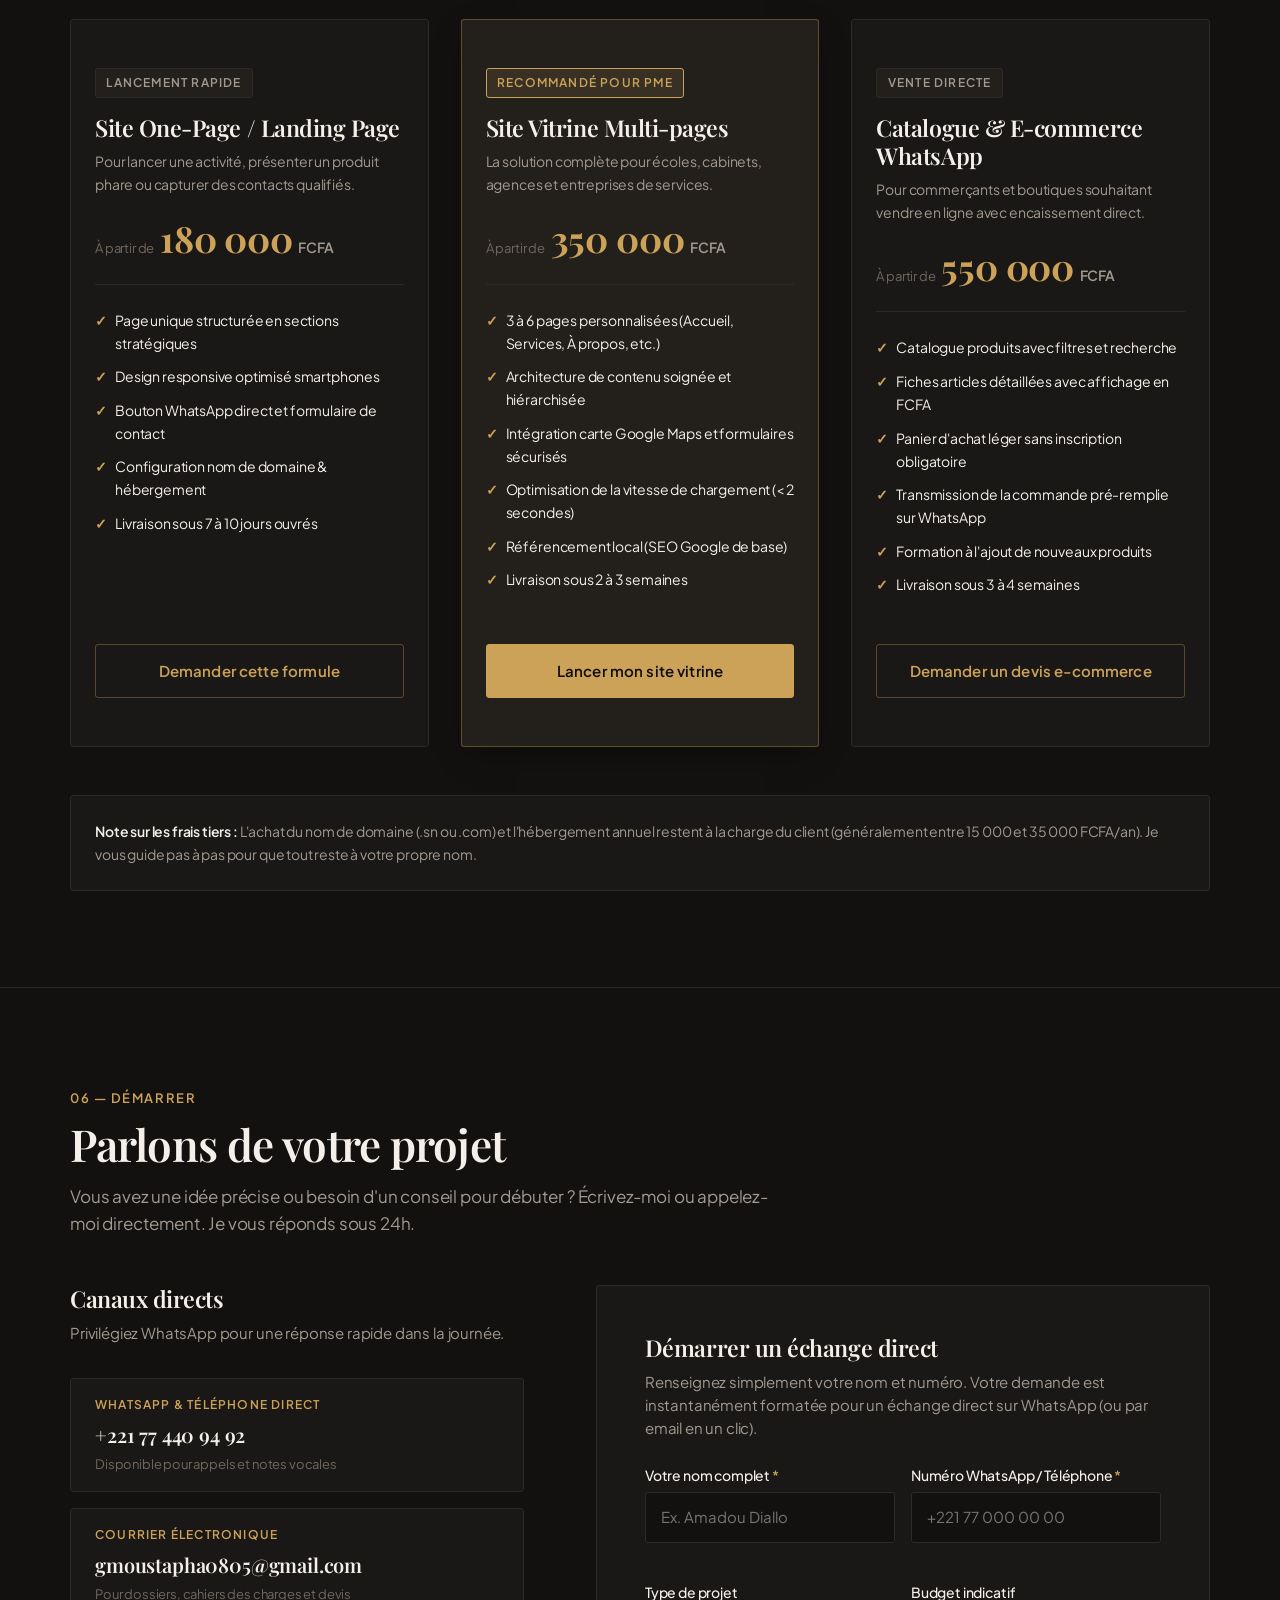
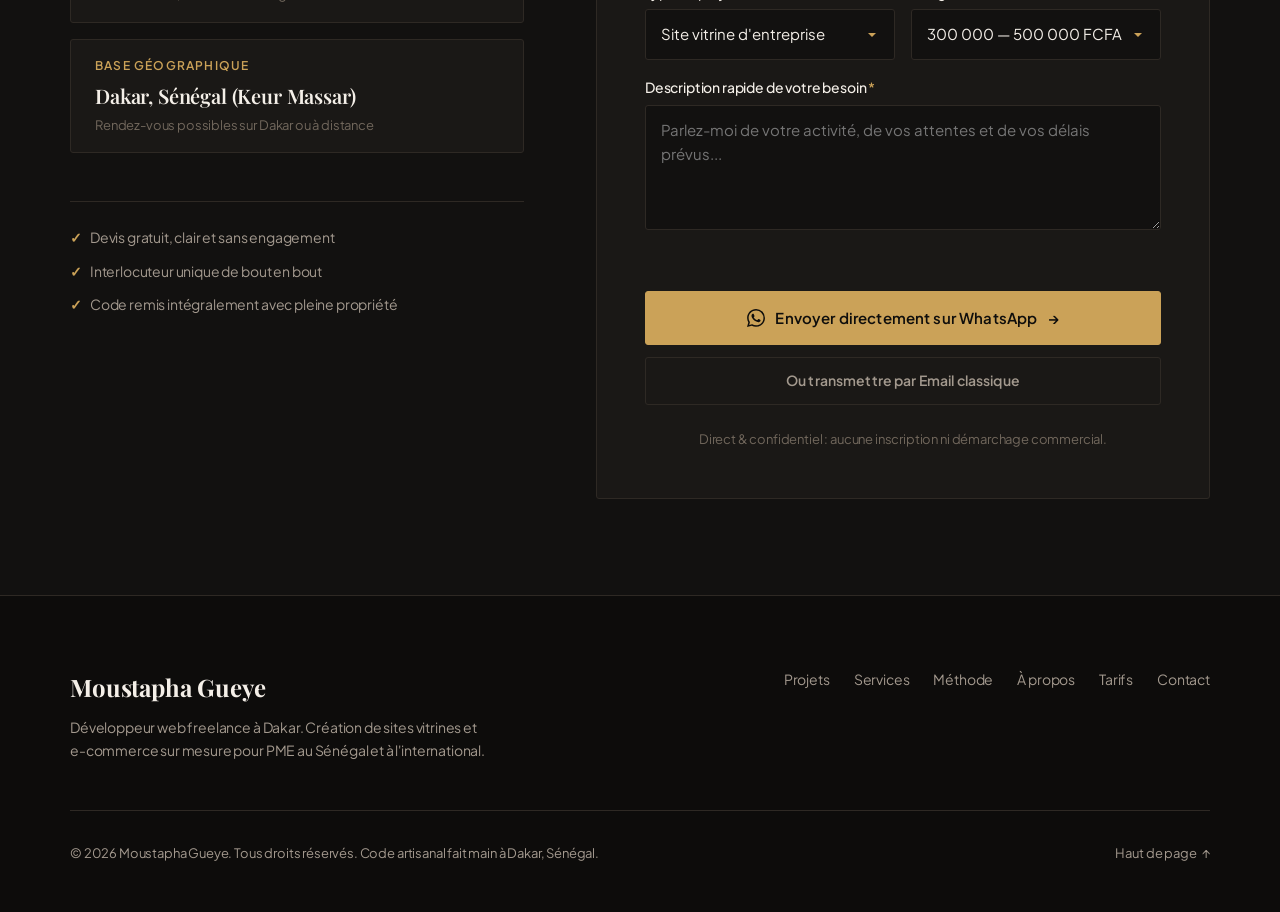
==== commit 0c4444b3: "Update index.html" ====
--- a/index.html
+++ b/index.html
@@ -75,6 +75,7 @@
   }
   </script>
 </head>
+  google-site-verification: googlecaf499b8ae45ae86.html
 
 <body>
 
@@ -552,7 +553,7 @@
           <div class="photo-wrapper photo-wrapper--compact">
             <div class="photo-frame">
               <div class="photo-fallback" aria-hidden="true">MG</div>
-              <img src="images/moustapha.jpg" alt="Moustapha Gueye, développeur web freelance" width="600" height="750"
+              <img src="images/moustapha1.jpg" alt="Moustapha Gueye, développeur web freelance" width="600" height="750"
                 loading="lazy" class="photo-img">
             </div>
           </div>
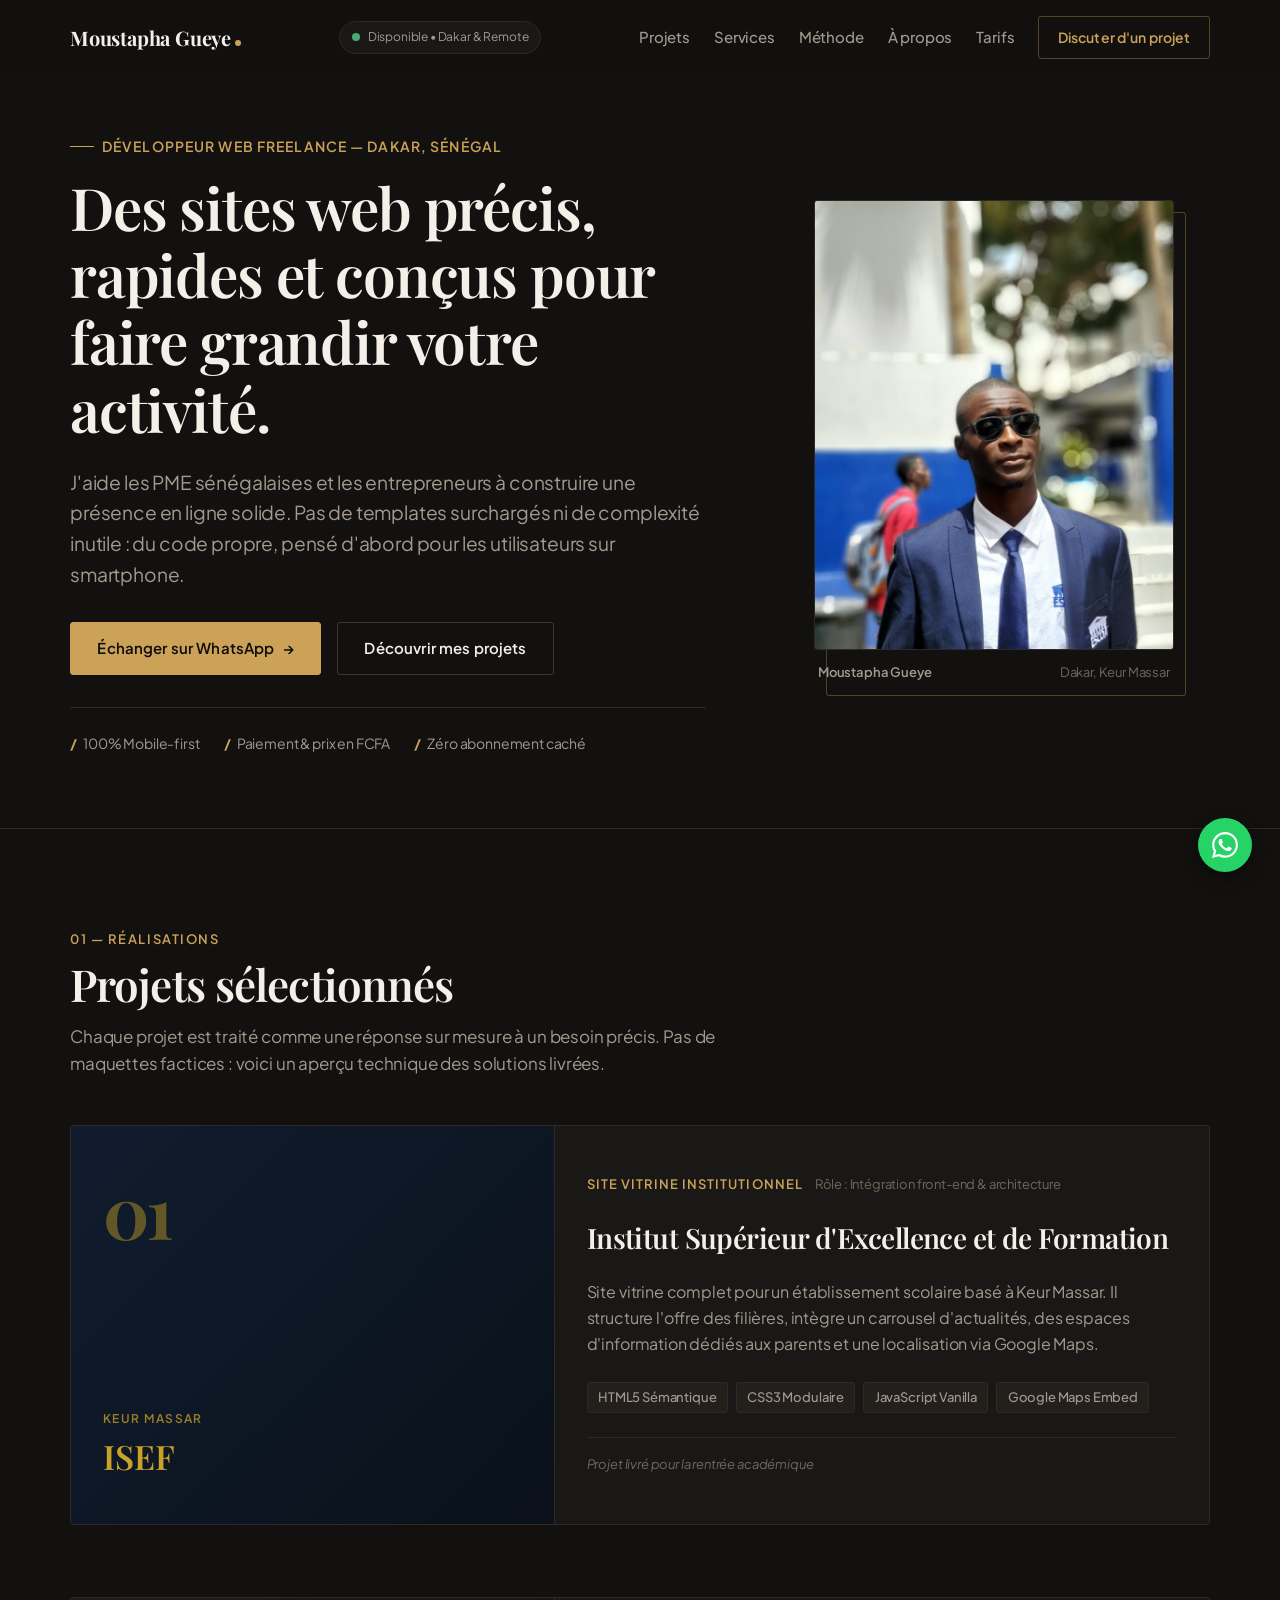
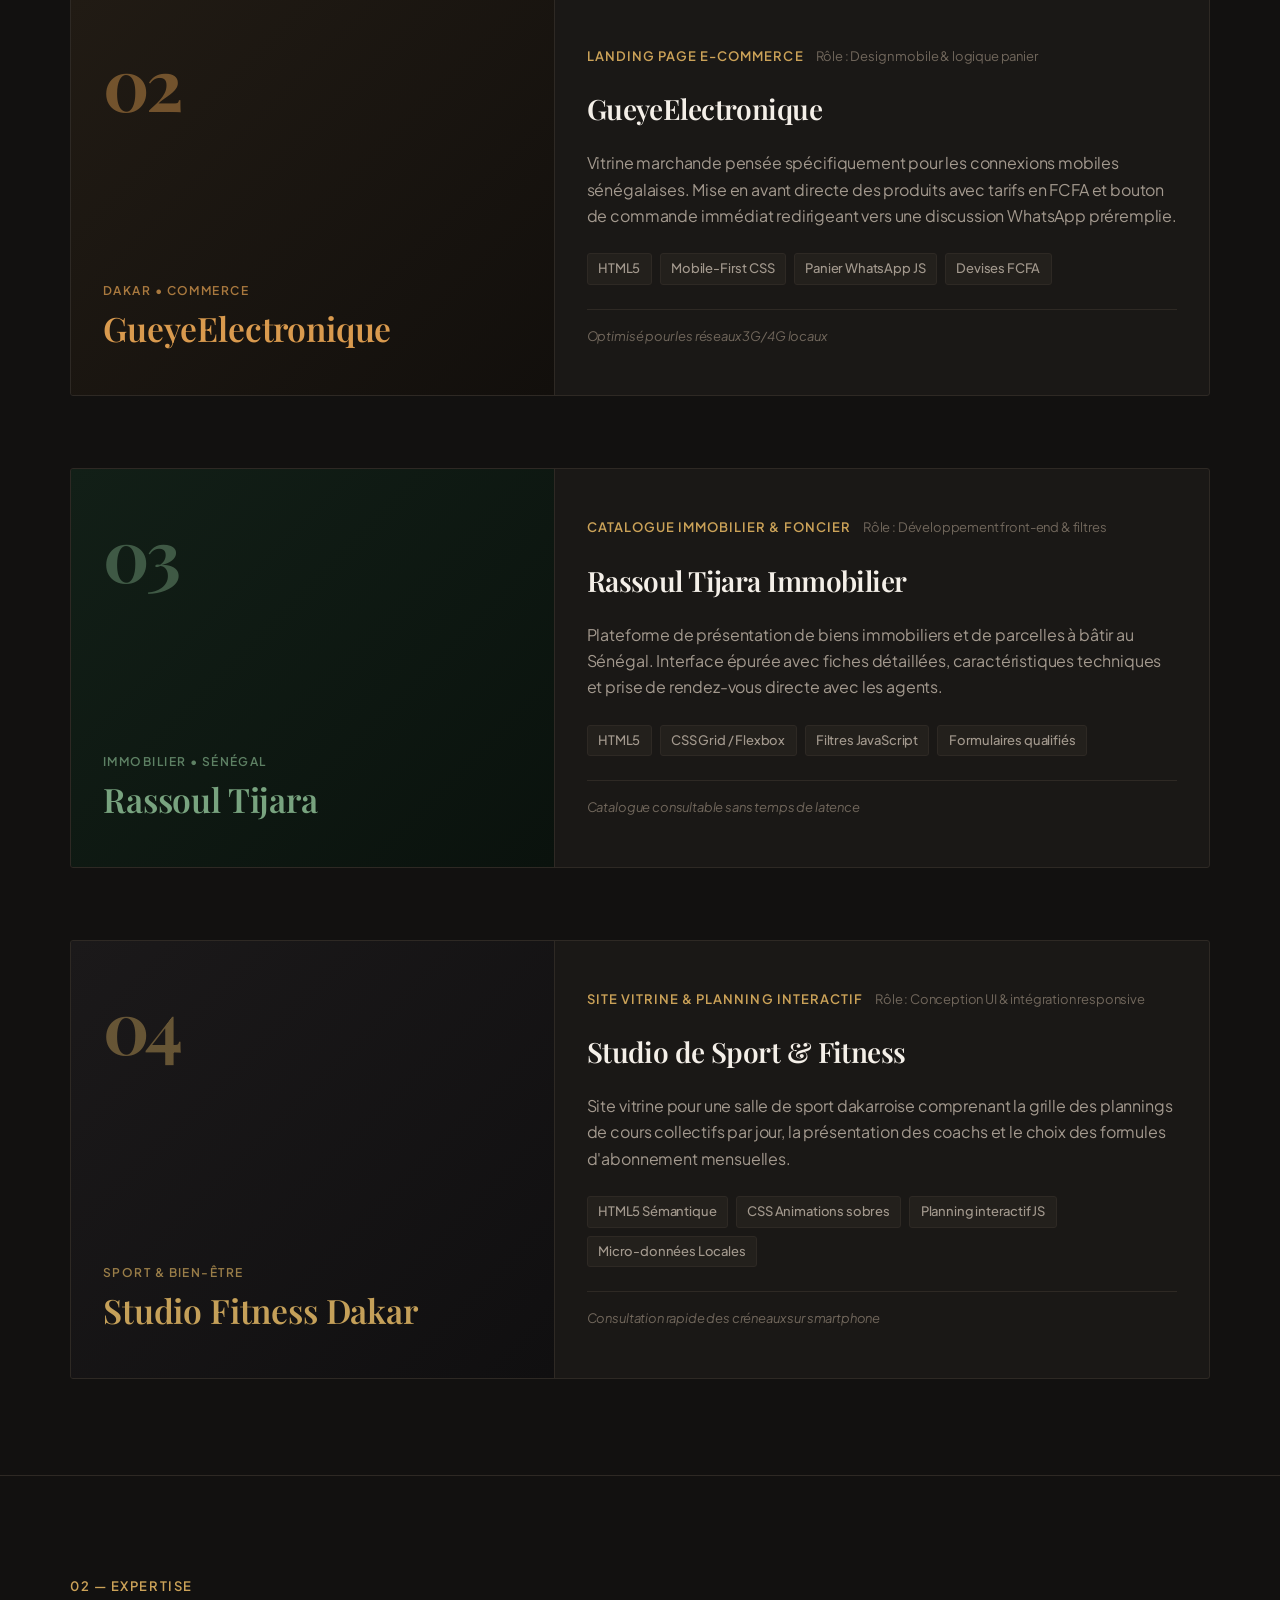
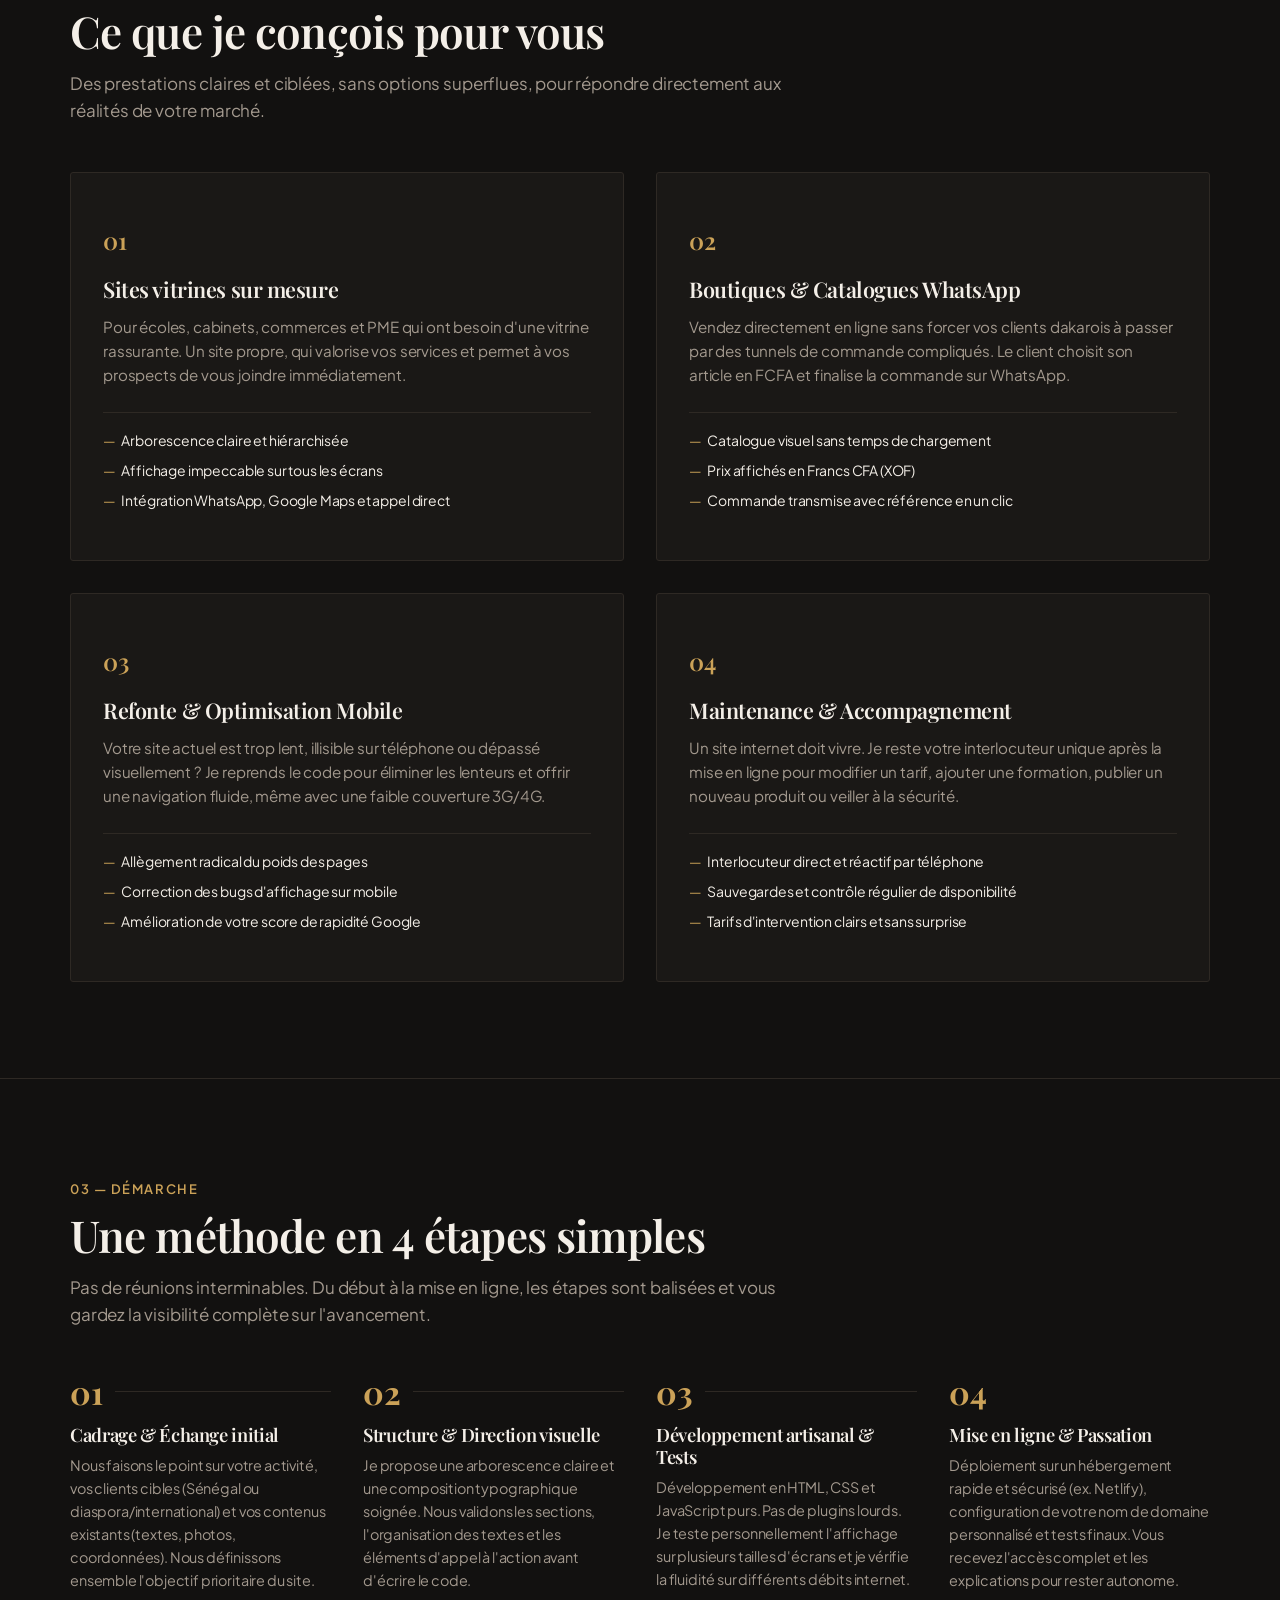
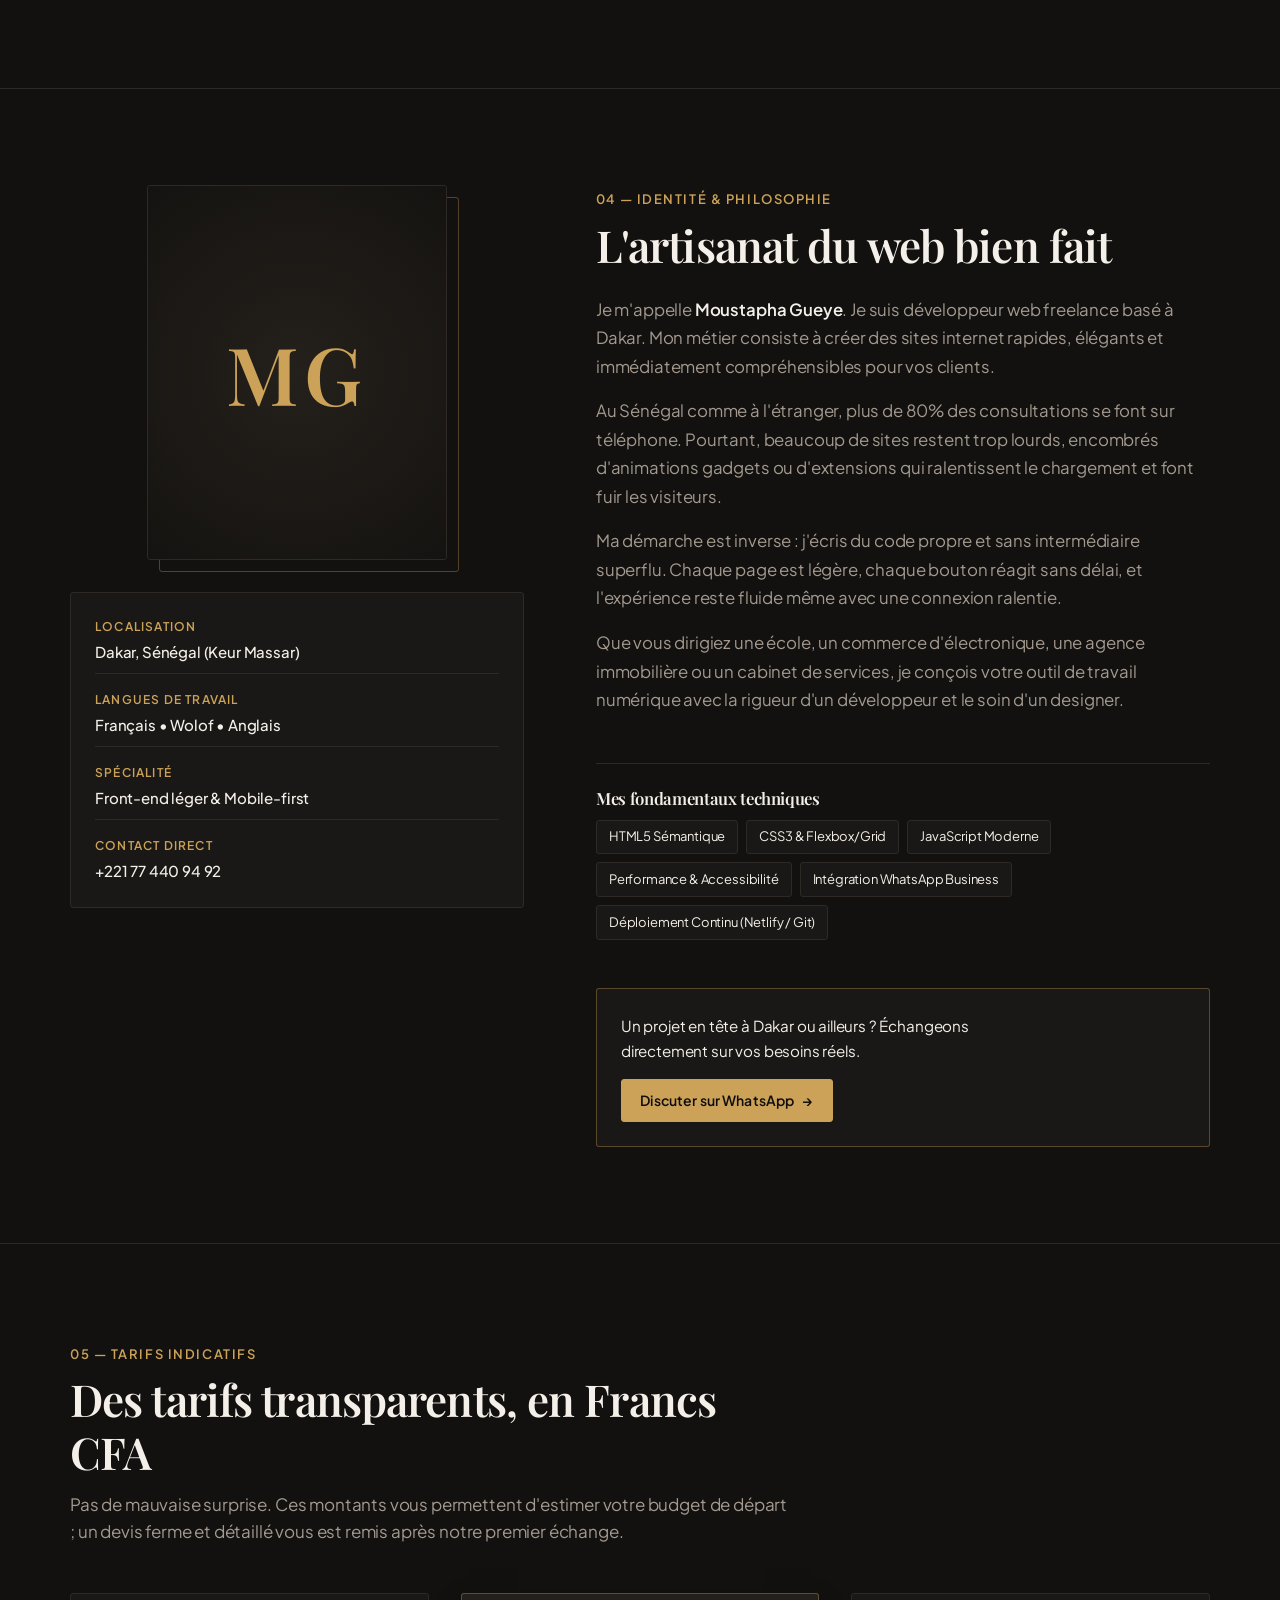
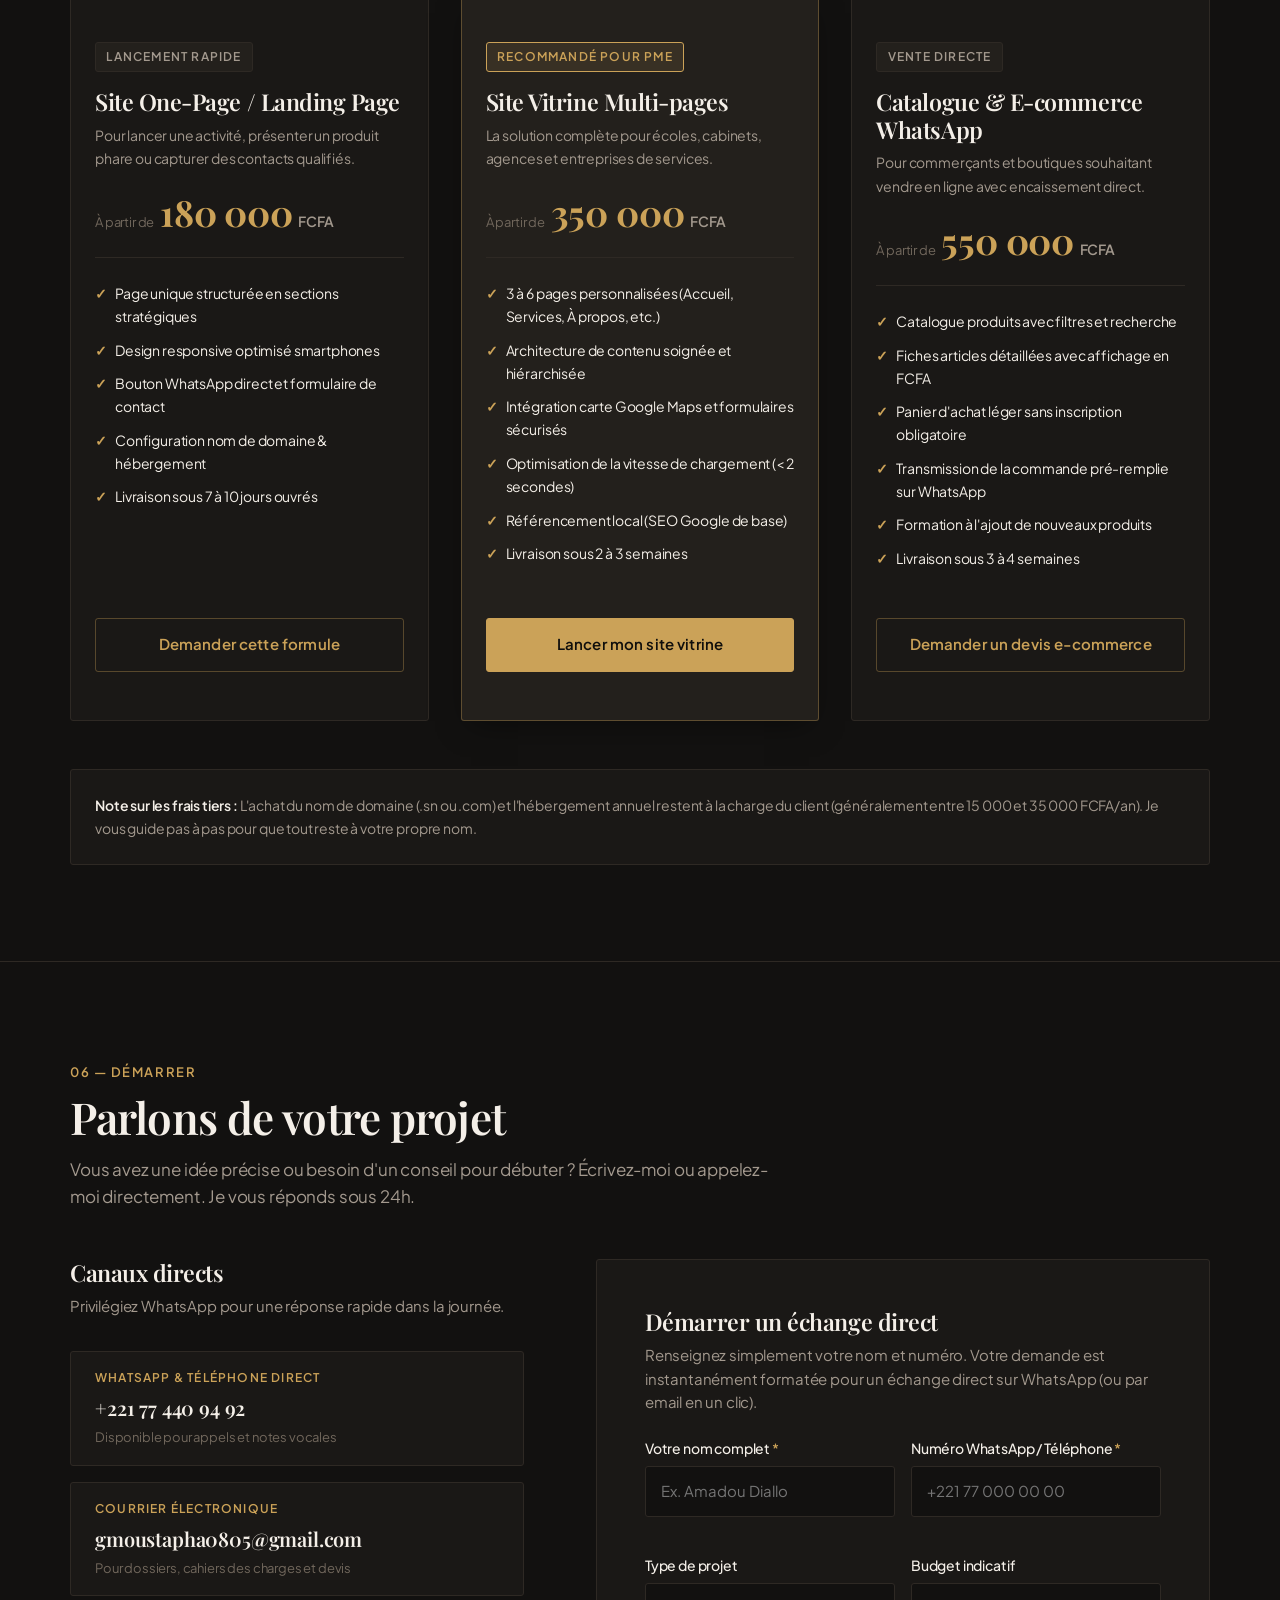
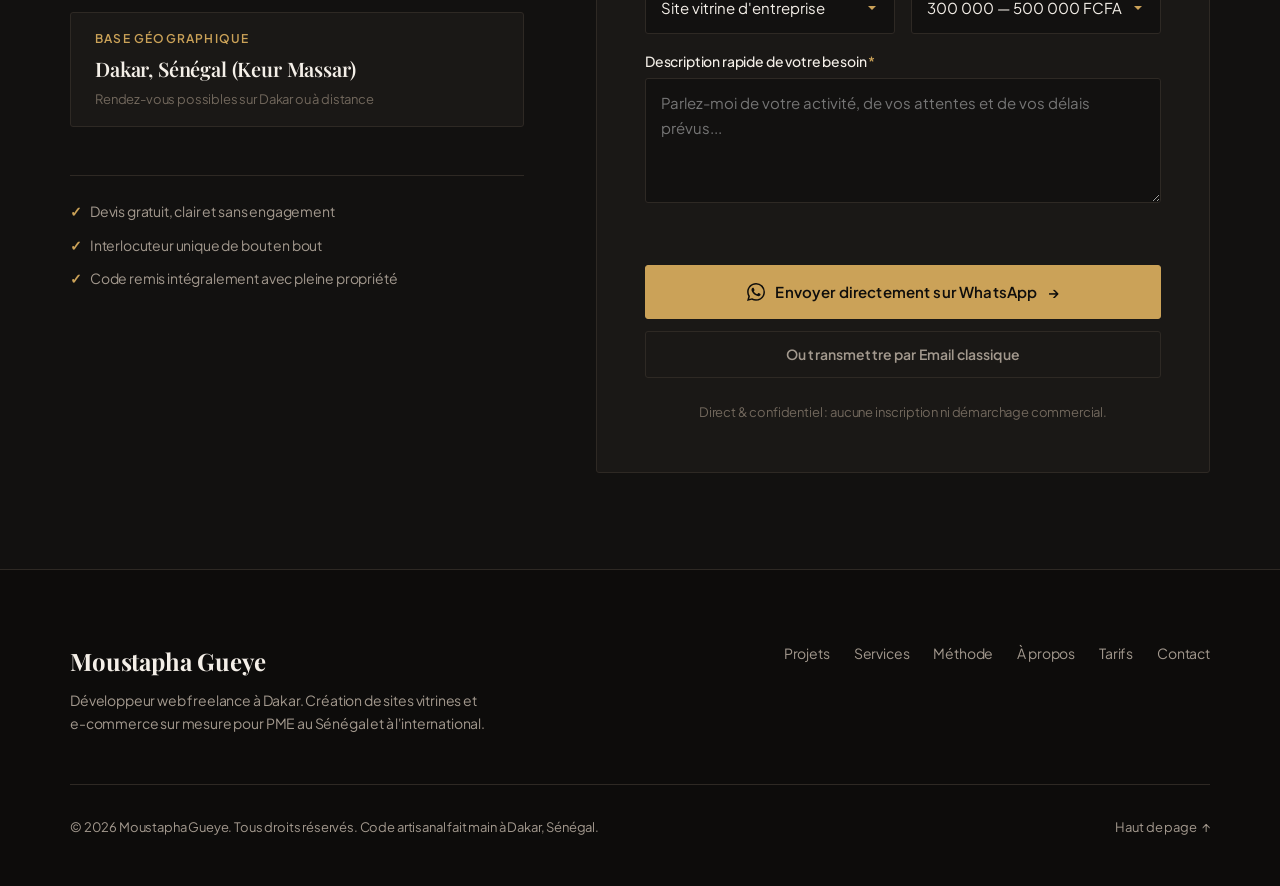
==== commit 869c26ba: "Update Google site verification meta tag" ====
--- a/index.html
+++ b/index.html
@@ -75,7 +75,7 @@
   }
   </script>
 </head>
-  google-site-verification: googlecaf499b8ae45ae86.html
+  <meta name="google-site-verification" content="xy7MXI1G176JQfAGJaJZawlayobe-vfbd_2AD_38RSE" />
 
 <body>
 
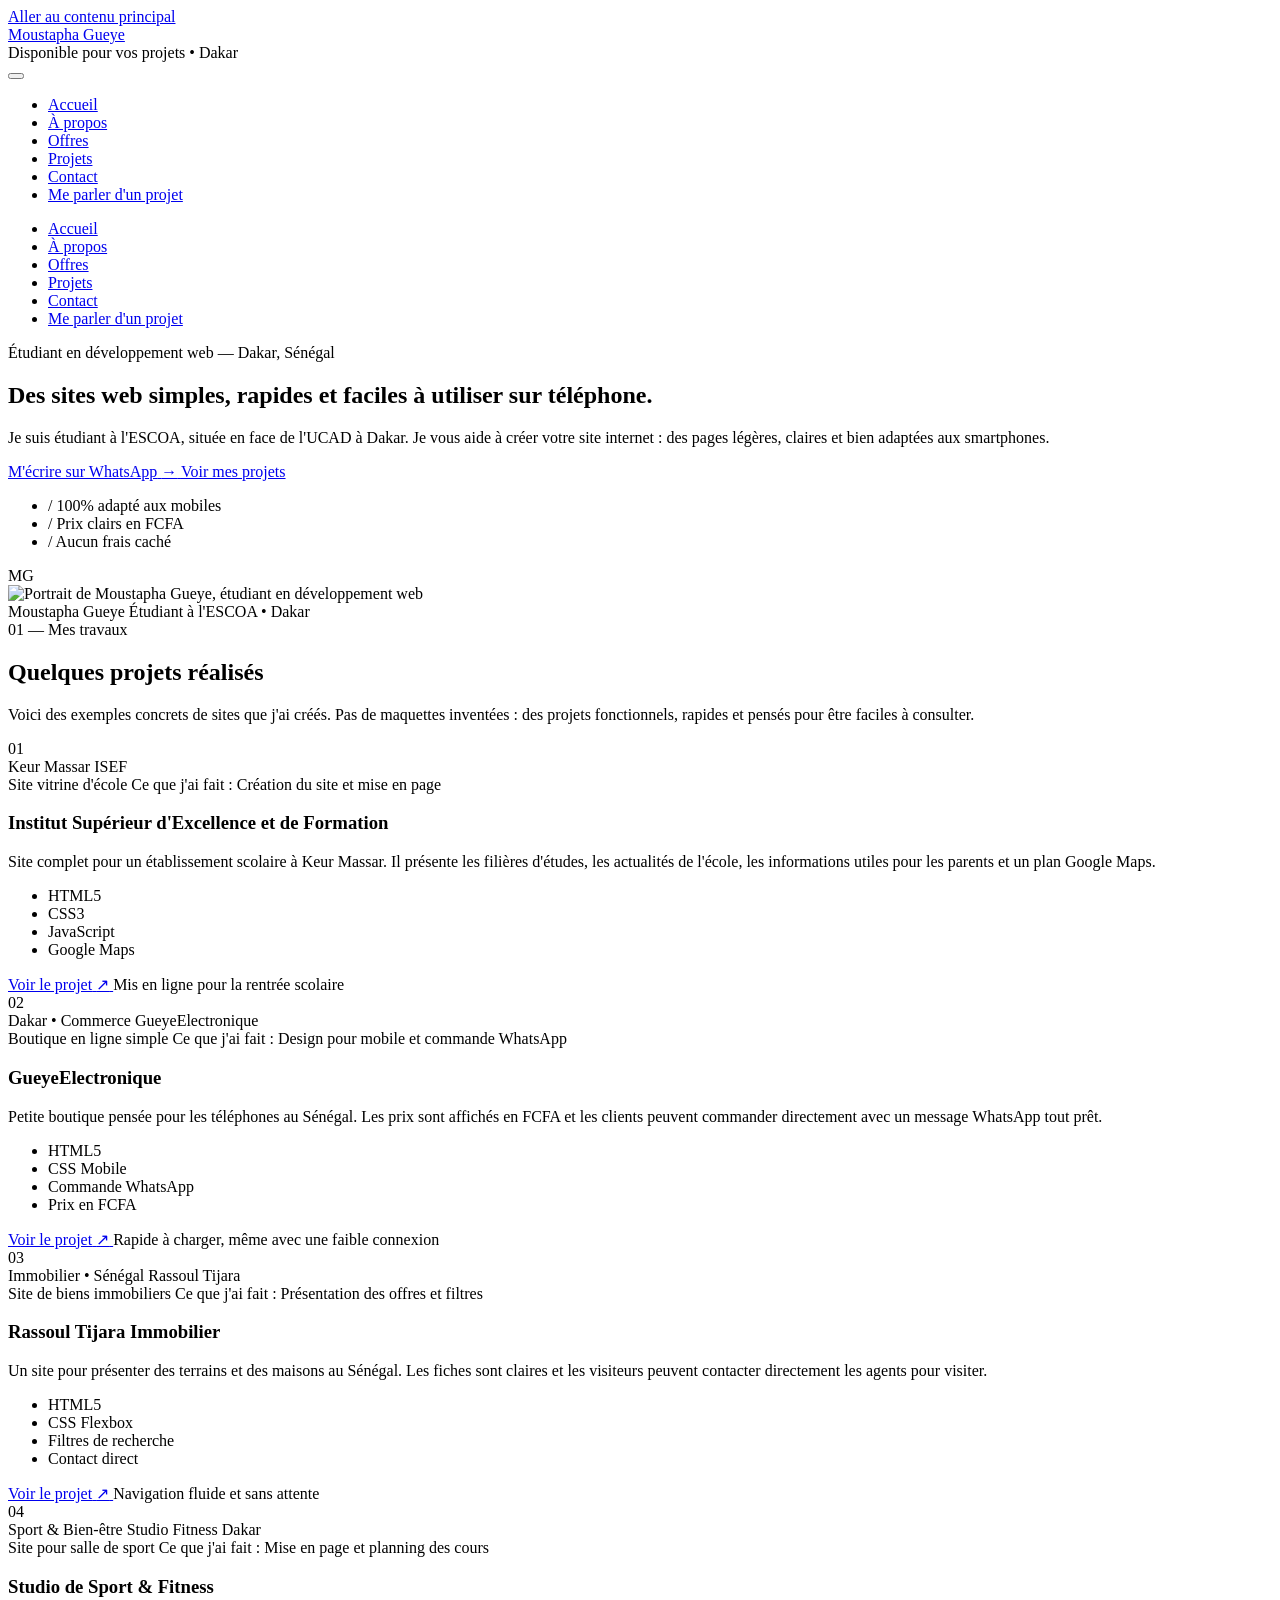
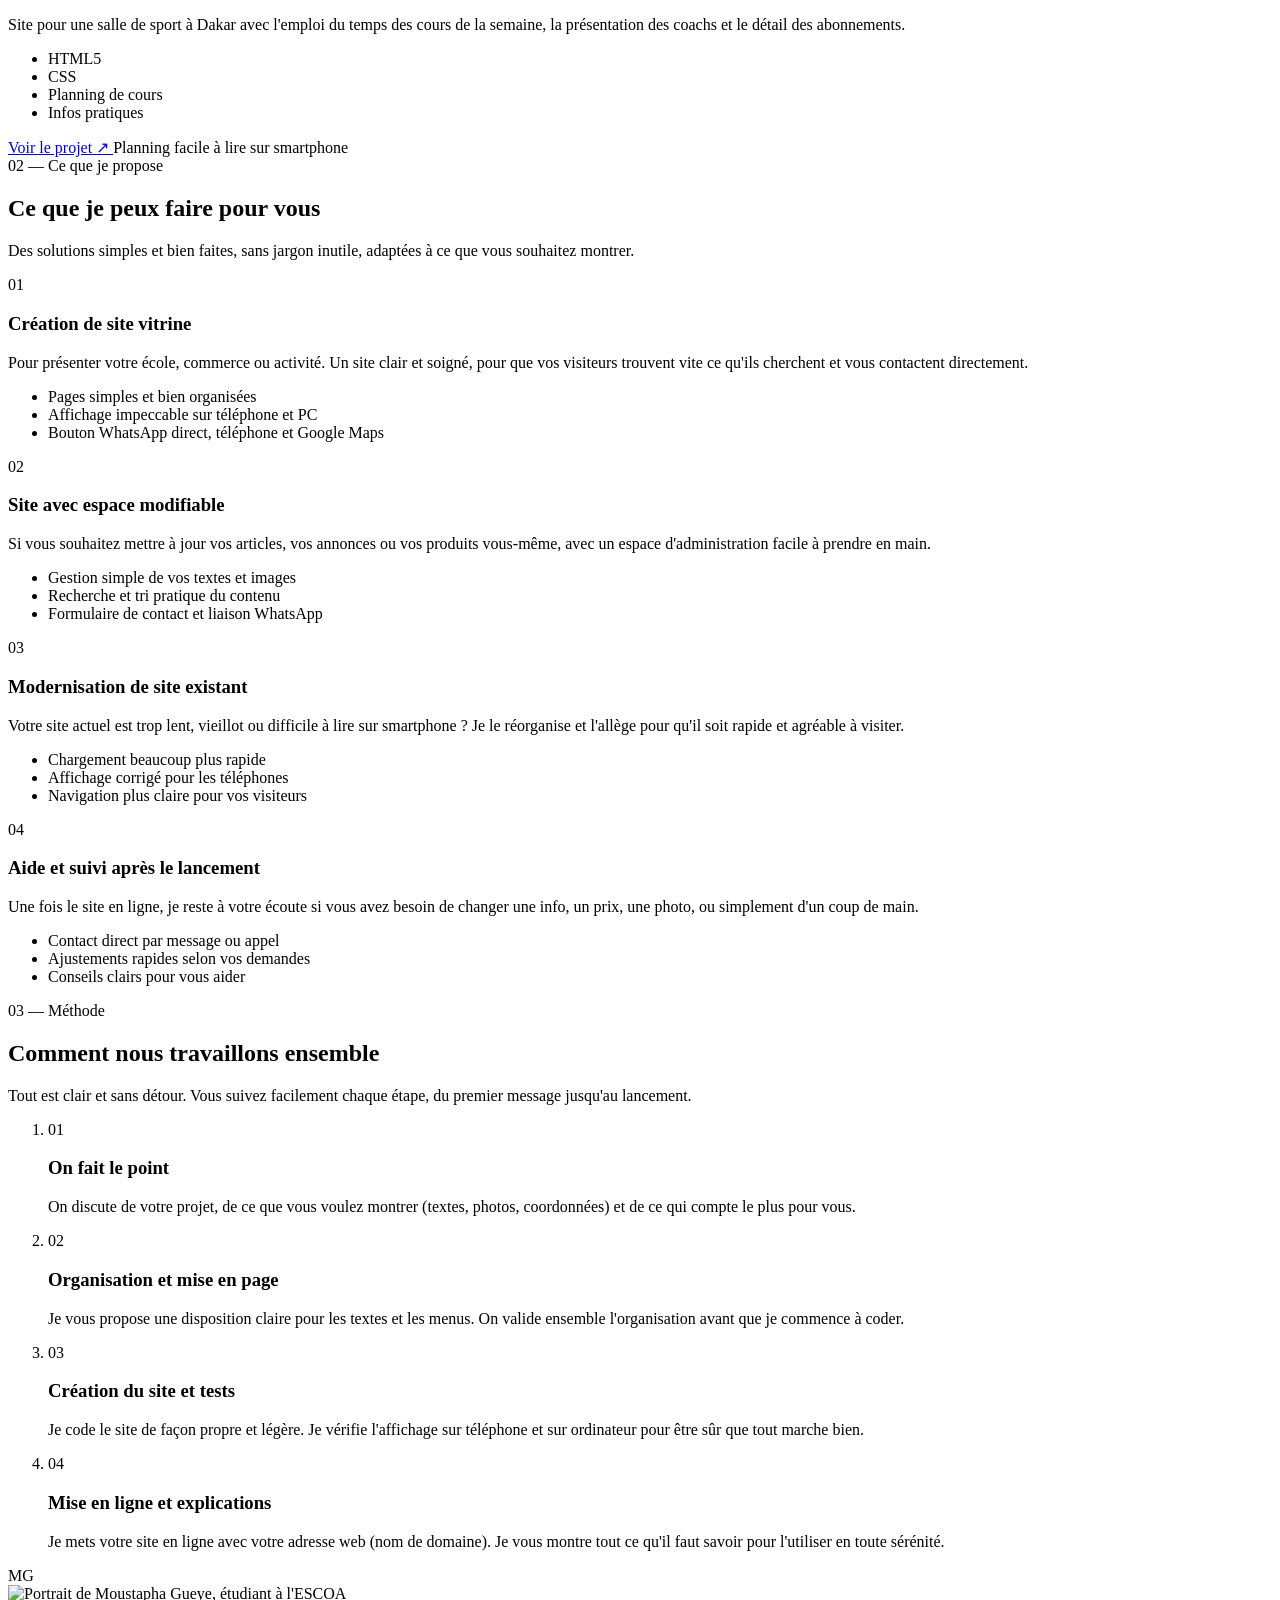
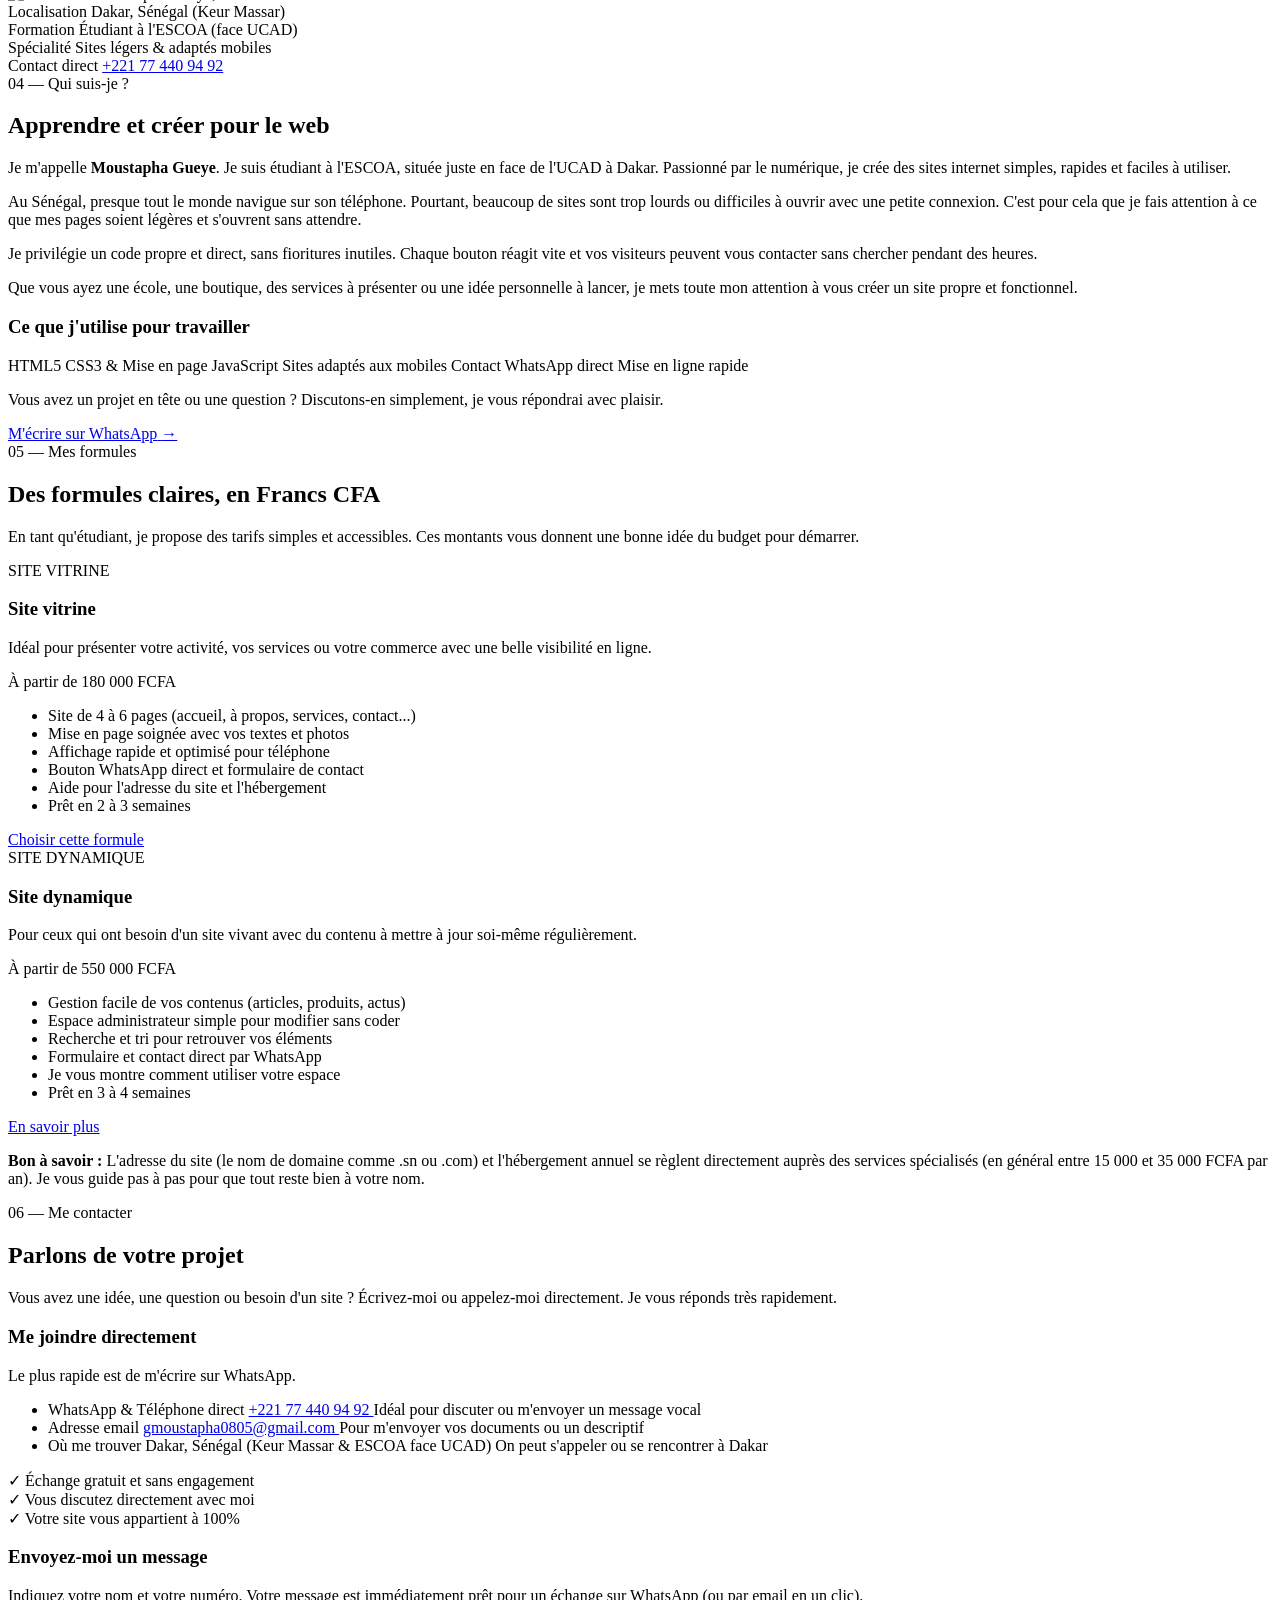
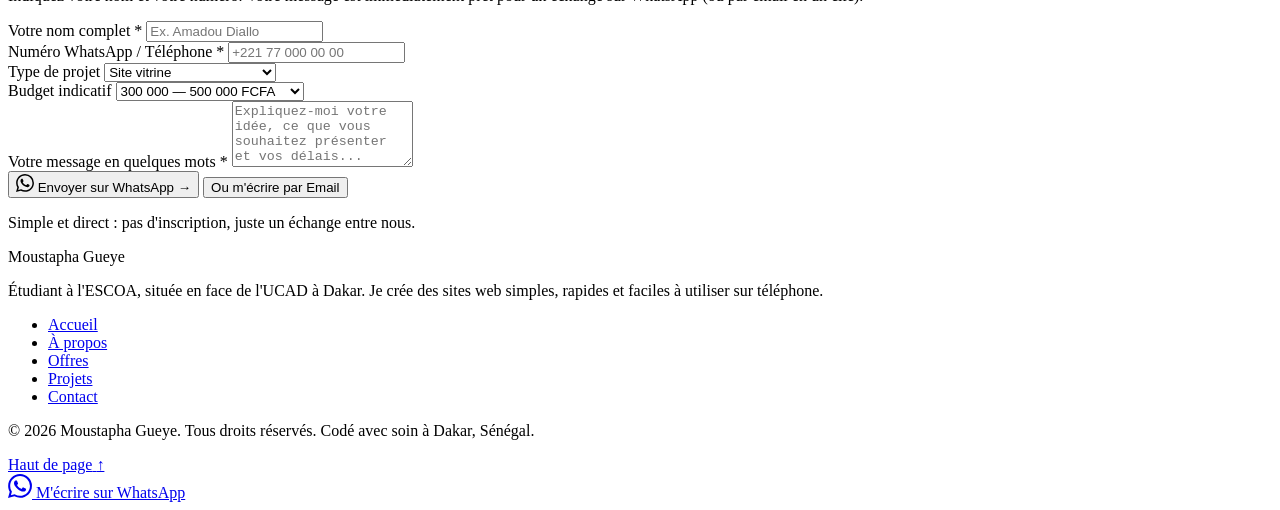
==== commit dcd23fec: "Nouvelle version du portfolio" ====
--- a/index.html
+++ b/index.html
@@ -10,43 +10,42 @@
 <head>
   <meta charset="UTF-8">
   <meta name="viewport" content="width=device-width, initial-scale=1.0">
- <link rel="stylesheet" href="style.css">
-  <title>Moustapha Gueye — Développeur Web Freelance à Dakar</title>
+  <title>Moustapha Gueye — Étudiant en développement web à Dakar</title>
 
   <!-- SEO & Métadonnées descriptives -->
   <meta name="description"
-    content="Moustapha Gueye, développeur web freelance à Dakar (Sénégal). Création de sites vitrines et e-commerce légers, rapides et mobile-first pour PME locales et clients internationaux.">
+    content="Moustapha Gueye, étudiant à l'ESCOA (en face de l'UCAD, Dakar). Je crée des sites web simples, rapides et adaptés aux smartphones.">
   <meta name="author" content="Moustapha Gueye">
   <meta name="robots" content="index, follow">
 
   <!-- Open Graph / WhatsApp / Facebook -->
   <meta property="og:type" content="website">
-  <meta property="og:title" content="Moustapha Gueye — Développeur Web Freelance à Dakar">
+  <meta property="og:title" content="Moustapha Gueye — Étudiant en développement web à Dakar">
   <meta property="og:description"
-    content="Sites vitrines et e-commerce pour PME. Code artisanal, rapide, mobile-first. Basé à Dakar, disponible partout.">
-  <meta property="og:image" content="images/moustapha.jpg">
+    content="Étudiant à l'ESCOA (en face de l'UCAD). Je conçois des sites web simples, légers et bien adaptés aux smartphones.">
+  <meta property="og:image" content="images/moustapha1.jpg">
   <meta property="og:locale" content="fr_SN">
 
   <!-- Twitter Card -->
   <meta name="twitter:card" content="summary_large_image">
-  <meta name="twitter:title" content="Moustapha Gueye — Développeur Web Freelance">
+  <meta name="twitter:title" content="Moustapha Gueye — Étudiant en développement web">
   <meta name="twitter:description"
-    content="Création de sites web professionnels pour PME à Dakar et à l'international.">
-  <meta name="twitter:image" content="images/moustapha.jpg">
-
-  <!-- Favicon SVG autonome en ligne (évite les requêtes 404) -->
+    content="Étudiant à l'ESCOA à Dakar. Création de sites web légers et rapides.">
+  <meta name="twitter:image" content="images/moustapha1.jpg">
+
+  <!-- Favicon SVG autonome en ligne -->
   <link rel="icon"
-    href="data:image/svg+xml,<svg xmlns='http://www.w3.org/2000/svg' viewBox='0 0 100 100'><rect width='100' height='100' rx='20' fill='%23121110'/><text x='50' y='65' font-size='50' font-family='serif' font-weight='bold' fill='%23cba258' text-anchor='middle'>MG</text></svg>">
-
-  <!-- Google Fonts : Playfair Display (Serif éditoriale) & Plus Jakarta Sans (Sans-serif claire) -->
+    href="data:image/svg+xml,<svg xmlns='http://www.w3.org/2000/svg' viewBox='0 0 100 100'><rect width='100' height='100' rx='20' fill='%23163A8A'/><text x='50' y='65' font-size='50' font-family='sans-serif' font-weight='bold' fill='%23FFFFFF' text-anchor='middle'>MG</text></svg>">
+
+  <!-- Google Fonts : Bricolage Grotesque (Titres) & Instrument Sans (Texte) -->
   <link rel="preconnect" href="https://fonts.googleapis.com">
   <link rel="preconnect" href="https://fonts.gstatic.com" crossorigin>
   <link
-    href="https://fonts.googleapis.com/css2?family=Playfair+Display:ital,wght@0,500;0,600;0,700;1,400;1,600&family=Plus+Jakarta+Sans:wght@400;500;600;700&display=swap"
+    href="https://fonts.googleapis.com/css2?family=Bricolage+Grotesque:opsz,wght@12..96,600;12..96,700&family=Instrument+Sans:wght@400;500;600&display=swap"
     rel="stylesheet">
 
   <!-- Feuille de styles unique -->
-  <link rel="stylesheet" href="css/style.css">
+  <link rel="stylesheet" href="css/style.css?v=10">
 
   <!-- Données structurées Schema.org pour le référencement naturel -->
   <script type="application/ld+json">
@@ -54,8 +53,8 @@
     "@context": "https://schema.org",
     "@type": "Person",
     "name": "Moustapha Gueye",
-    "jobTitle": "Développeur web freelance",
-    "description": "Création de sites vitrines et e-commerce pour PME",
+    "jobTitle": "Étudiant en développement web",
+    "description": "Étudiant à l'ESCOA (en face de l'UCAD à Dakar). Création de sites web simples et rapides.",
     "address": {
       "@type": "PostalAddress",
       "addressLocality": "Dakar",
@@ -70,17 +69,19 @@
       "CSS3",
       "JavaScript",
       "Sites vitrines",
-      "E-commerce mobile-first"
+      "Sites dynamiques"
     ]
   }
   </script>
 </head>
-  <meta name="google-site-verification" content="xy7MXI1G176JQfAGJaJZawlayobe-vfbd_2AD_38RSE" />
 
 <body>
 
   <!-- Lien d'évitement pour l'accessibilité au clavier -->
   <a href="#contenu-principal" class="skip-link">Aller au contenu principal</a>
+
+  <!-- Overlay du menu mobile (HORS du header pour éviter le stacking context) -->
+  <div class="nav-overlay" id="nav-overlay"></div>
 
   <!-- ========== SECTION : NAVBAR ========== -->
   <header class="site-header" id="header" role="banner">
@@ -93,32 +94,47 @@
       <!-- Indicateur de disponibilité discret -->
       <div class="availability-badge" aria-label="Statut actuel">
         <span class="status-pulse" aria-hidden="true"></span>
-        <span class="status-text">Disponible • Dakar &amp; Remote</span>
+        <span class="status-text">Disponible pour vos projets • Dakar</span>
       </div>
 
       <!-- Bouton d'ouverture du menu mobile -->
-      <button class="menu-toggle" id="menu-toggle" type="button" aria-expanded="false" aria-controls="nav-menu"
+      <button class="menu-toggle" id="menu-toggle" type="button" aria-expanded="false" aria-controls="nav-drawer"
         aria-label="Ouvrir le menu de navigation">
         <span class="menu-bar"></span>
         <span class="menu-bar"></span>
+        <span class="menu-bar"></span>
       </button>
 
-      <!-- Navigation principale -->
-      <nav class="nav-menu" id="nav-menu" role="navigation" aria-label="Menu principal">
+      <!-- Navigation desktop (visible >= 768px) -->
+      <nav class="nav-desktop" id="nav-desktop" role="navigation" aria-label="Menu principal">
         <ul class="nav-list">
+          <li class="nav-item"><a href="#hero" class="nav-link">Accueil</a></li>
+          <li class="nav-item"><a href="#a-propos" class="nav-link">À propos</a></li>
+          <li class="nav-item"><a href="#tarifs" class="nav-link">Offres</a></li>
           <li class="nav-item"><a href="#projets" class="nav-link">Projets</a></li>
-          <li class="nav-item"><a href="#services" class="nav-link">Services</a></li>
-          <li class="nav-item"><a href="#process" class="nav-link">Méthode</a></li>
-          <li class="nav-item"><a href="#a-propos" class="nav-link">À propos</a></li>
-          <li class="nav-item"><a href="#tarifs" class="nav-link">Tarifs</a></li>
-          <li class="nav-item">
-            <a href="#contact" class="btn btn-sm btn-outline nav-cta">Discuter d'un projet</a>
+          <li class="nav-item"><a href="#contact" class="nav-link">Contact</a></li>
+          <li class="nav-item nav-cta-item">
+            <a href="#contact" class="btn btn-sm btn-outline nav-cta">Me parler d'un projet</a>
           </li>
         </ul>
       </nav>
     </div>
   </header>
 
+  <!-- Drawer mobile (HORS du header pour éviter le stacking context) -->
+  <nav class="nav-drawer" id="nav-drawer" role="navigation" aria-label="Menu mobile" aria-hidden="true">
+    <ul class="drawer-list">
+      <li class="drawer-item"><a href="#hero" class="drawer-link">Accueil</a></li>
+      <li class="drawer-item"><a href="#a-propos" class="drawer-link">À propos</a></li>
+      <li class="drawer-item"><a href="#tarifs" class="drawer-link">Offres</a></li>
+      <li class="drawer-item"><a href="#projets" class="drawer-link">Projets</a></li>
+      <li class="drawer-item"><a href="#contact" class="drawer-link">Contact</a></li>
+      <li class="drawer-item drawer-cta-item">
+        <a href="#contact" class="btn btn-primary drawer-cta-btn">Me parler d'un projet</a>
+      </li>
+    </ul>
+  </nav>
+
   <!-- Zone de contenu principal pour les lecteurs d'écran -->
   <main id="contenu-principal">
 
@@ -130,25 +146,25 @@
         <div class="hero-content">
           <div class="hero-eyebrow">
             <span class="eyebrow-dash" aria-hidden="true"></span>
-            Développeur web freelance — Dakar, Sénégal
+            Étudiant en développement web — Dakar, Sénégal
           </div>
 
           <h1 class="hero-title" id="hero-title">
-            Des sites web précis, rapides et conçus pour faire grandir votre activité.
+            Des sites web simples, rapides et faciles à utiliser sur téléphone.
           </h1>
 
           <p class="hero-lead">
-            J'aide les PME sénégalaises et les entrepreneurs à construire une présence en ligne solide. Pas de templates
-            surchargés ni de complexité inutile : du code propre, pensé d'abord pour les utilisateurs sur smartphone.
+            Je suis étudiant à l'ESCOA, située en face de l'UCAD à Dakar. Je vous aide à créer votre site internet : des
+            pages légères, claires et bien adaptées aux smartphones.
           </p>
 
           <div class="hero-actions">
             <a href="https://wa.me/221774409492" class="btn btn-primary" target="_blank" rel="noopener noreferrer">
-              <span>Échanger sur WhatsApp</span>
+              <span>M'écrire sur WhatsApp</span>
               <span class="btn-arrow" aria-hidden="true">→</span>
             </a>
             <a href="#projets" class="btn btn-secondary">
-              Découvrir mes projets
+              Voir mes projets
             </a>
           </div>
 
@@ -156,15 +172,15 @@
           <ul class="hero-perks" role="list">
             <li class="hero-perk-item">
               <span class="perk-bullet" aria-hidden="true">/</span>
-              <span>100% Mobile-first</span>
+              <span>100% adapté aux mobiles</span>
             </li>
             <li class="hero-perk-item">
               <span class="perk-bullet" aria-hidden="true">/</span>
-              <span>Paiement &amp; prix en FCFA</span>
+              <span>Prix clairs en FCFA</span>
             </li>
             <li class="hero-perk-item">
               <span class="perk-bullet" aria-hidden="true">/</span>
-              <span>Zéro abonnement caché</span>
+              <span>Aucun frais caché</span>
             </li>
           </ul>
         </div>
@@ -174,12 +190,12 @@
           <div class="photo-wrapper">
             <div class="photo-frame">
               <div class="photo-fallback" aria-hidden="true">MG</div>
-              <img src="moustapha.jpg" alt="Portrait de Moustapha Gueye, développeur web freelance" width="600"
-                height="750" loading="eager" fetchpriority="high" class="photo-img">
+              <img src="images/moustapha1.jpg?v=2" alt="Portrait de Moustapha Gueye, étudiant en développement web"
+                width="600" height="750" loading="eager" fetchpriority="high" class="photo-img">
             </div>
             <div class="photo-caption">
               <span class="caption-name">Moustapha Gueye</span>
-              <span class="caption-role">Dakar, Keur Massar</span>
+              <span class="caption-role">Étudiant à l'ESCOA • Dakar</span>
             </div>
           </div>
         </div>
@@ -192,11 +208,11 @@
       <div class="container">
 
         <header class="section-header">
-          <div class="section-eyebrow">01 — Réalisations</div>
-          <h2 class="section-title" id="projects-title">Projets sélectionnés</h2>
+          <div class="section-eyebrow">01 — Mes travaux</div>
+          <h2 class="section-title" id="projects-title">Quelques projets réalisés</h2>
           <p class="section-desc">
-            Chaque projet est traité comme une réponse sur mesure à un besoin précis. Pas de maquettes factices : voici
-            un aperçu technique des solutions livrées.
+            Voici des exemples concrets de sites que j'ai créés. Pas de maquettes inventées : des projets fonctionnels,
+            rapides et pensés pour être faciles à consulter.
           </p>
         </header>
 
@@ -210,42 +226,34 @@
                 <span class="project-tag-brand">Keur Massar</span>
                 <span class="project-typographic-name">ISEF</span>
               </div>
-
-              <!-- Zone image commentée : à décommenter quand vous aurez votre capture réelle
-              <div class="project-screenshot">
-                <img src="images/projets/isef.jpg" alt="Capture d'écran du site de l'ISEF" width="800" height="500" loading="lazy">
-              </div>
-              -->
             </div>
 
             <div class="project-body">
               <div class="project-meta">
-                <span class="project-type">Site vitrine institutionnel</span>
-                <span class="project-role">Rôle : Intégration front-end &amp; architecture</span>
+                <span class="project-type">Site vitrine d'école</span>
+                <span class="project-role">Ce que j'ai fait : Création du site et mise en page</span>
               </div>
 
               <h3 class="project-title">Institut Supérieur d'Excellence et de Formation</h3>
 
               <p class="project-summary">
-                Site vitrine complet pour un établissement scolaire basé à Keur Massar. Il structure l'offre des
-                filières, intègre un carrousel d'actualités, des espaces d'information dédiés aux parents et une
-                localisation via Google Maps.
+                Site complet pour un établissement scolaire à Keur Massar. Il présente les filières d'études, les
+                actualités de l'école, les informations utiles pour les parents et un plan Google Maps.
               </p>
 
               <ul class="project-tech-list" aria-label="Technologies employées">
-                <li class="tech-tag">HTML5 Sémantique</li>
-                <li class="tech-tag">CSS3 Modulaire</li>
-                <li class="tech-tag">JavaScript Vanilla</li>
-                <li class="tech-tag">Google Maps Embed</li>
+                <li class="tech-tag">HTML5</li>
+                <li class="tech-tag">CSS3</li>
+                <li class="tech-tag">JavaScript</li>
+                <li class="tech-tag">Google Maps</li>
               </ul>
 
               <div class="project-footer">
-                <!-- data-link vide : masqué automatiquement par le CSS et le script -->
                 <a href="#" class="project-link" data-link="" target="_blank" rel="noopener noreferrer">
                   <span>Voir le projet</span>
                   <span aria-hidden="true">↗</span>
                 </a>
-                <span class="project-status-note">Projet livré pour la rentrée académique</span>
+                <span class="project-status-note">Mis en ligne pour la rentrée scolaire</span>
               </div>
             </div>
           </article>
@@ -258,33 +266,26 @@
                 <span class="project-tag-brand">Dakar • Commerce</span>
                 <span class="project-typographic-name">GueyeElectronique</span>
               </div>
-
-              <!-- Zone image commentée : à décommenter pour afficher une capture d'écran
-              <div class="project-screenshot">
-                <img src="images/projets/gueye-electronique.jpg" alt="Capture d'écran de GueyeElectronique" width="800" height="500" loading="lazy">
-              </div>
-              -->
             </div>
 
             <div class="project-body">
               <div class="project-meta">
-                <span class="project-type">Landing page e-commerce</span>
-                <span class="project-role">Rôle : Design mobile &amp; logique panier</span>
+                <span class="project-type">Boutique en ligne simple</span>
+                <span class="project-role">Ce que j'ai fait : Design pour mobile et commande WhatsApp</span>
               </div>
 
               <h3 class="project-title">GueyeElectronique</h3>
 
               <p class="project-summary">
-                Vitrine marchande pensée spécifiquement pour les connexions mobiles sénégalaises. Mise en avant directe
-                des produits avec tarifs en FCFA et bouton de commande immédiat redirigeant vers une discussion WhatsApp
-                préremplie.
+                Petite boutique pensée pour les téléphones au Sénégal. Les prix sont affichés en FCFA et les clients
+                peuvent commander directement avec un message WhatsApp tout prêt.
               </p>
 
               <ul class="project-tech-list" aria-label="Technologies employées">
                 <li class="tech-tag">HTML5</li>
-                <li class="tech-tag">Mobile-First CSS</li>
-                <li class="tech-tag">Panier WhatsApp JS</li>
-                <li class="tech-tag">Devises FCFA</li>
+                <li class="tech-tag">CSS Mobile</li>
+                <li class="tech-tag">Commande WhatsApp</li>
+                <li class="tech-tag">Prix en FCFA</li>
               </ul>
 
               <div class="project-footer">
@@ -292,7 +293,7 @@
                   <span>Voir le projet</span>
                   <span aria-hidden="true">↗</span>
                 </a>
-                <span class="project-status-note">Optimisé pour les réseaux 3G/4G locaux</span>
+                <span class="project-status-note">Rapide à charger, même avec une faible connexion</span>
               </div>
             </div>
           </article>
@@ -305,32 +306,26 @@
                 <span class="project-tag-brand">Immobilier • Sénégal</span>
                 <span class="project-typographic-name">Rassoul Tijara</span>
               </div>
-
-              <!-- Zone image commentée
-              <div class="project-screenshot">
-                <img src="images/projets/rassoul-tijara.jpg" alt="Capture d'écran de Rassoul Tijara" width="800" height="500" loading="lazy">
-              </div>
-              -->
             </div>
 
             <div class="project-body">
               <div class="project-meta">
-                <span class="project-type">Catalogue immobilier &amp; foncier</span>
-                <span class="project-role">Rôle : Développement front-end &amp; filtres</span>
+                <span class="project-type">Site de biens immobiliers</span>
+                <span class="project-role">Ce que j'ai fait : Présentation des offres et filtres</span>
               </div>
 
               <h3 class="project-title">Rassoul Tijara Immobilier</h3>
 
               <p class="project-summary">
-                Plateforme de présentation de biens immobiliers et de parcelles à bâtir au Sénégal. Interface épurée
-                avec fiches détaillées, caractéristiques techniques et prise de rendez-vous directe avec les agents.
+                Un site pour présenter des terrains et des maisons au Sénégal. Les fiches sont claires et les visiteurs
+                peuvent contacter directement les agents pour visiter.
               </p>
 
               <ul class="project-tech-list" aria-label="Technologies employées">
                 <li class="tech-tag">HTML5</li>
-                <li class="tech-tag">CSS Grid / Flexbox</li>
-                <li class="tech-tag">Filtres JavaScript</li>
-                <li class="tech-tag">Formulaires qualifiés</li>
+                <li class="tech-tag">CSS Flexbox</li>
+                <li class="tech-tag">Filtres de recherche</li>
+                <li class="tech-tag">Contact direct</li>
               </ul>
 
               <div class="project-footer">
@@ -338,7 +333,7 @@
                   <span>Voir le projet</span>
                   <span aria-hidden="true">↗</span>
                 </a>
-                <span class="project-status-note">Catalogue consultable sans temps de latence</span>
+                <span class="project-status-note">Navigation fluide et sans attente</span>
               </div>
             </div>
           </article>
@@ -351,32 +346,26 @@
                 <span class="project-tag-brand">Sport &amp; Bien-être</span>
                 <span class="project-typographic-name">Studio Fitness Dakar</span>
               </div>
-
-              <!-- Zone image commentée
-              <div class="project-screenshot">
-                <img src="images/projets/fitness.jpg" alt="Capture d'écran de Studio Fitness" width="800" height="500" loading="lazy">
-              </div>
-              -->
             </div>
 
             <div class="project-body">
               <div class="project-meta">
-                <span class="project-type">Site vitrine &amp; planning interactif</span>
-                <span class="project-role">Rôle : Conception UI &amp; intégration responsive</span>
+                <span class="project-type">Site pour salle de sport</span>
+                <span class="project-role">Ce que j'ai fait : Mise en page et planning des cours</span>
               </div>
 
               <h3 class="project-title">Studio de Sport &amp; Fitness</h3>
 
               <p class="project-summary">
-                Site vitrine pour une salle de sport dakarroise comprenant la grille des plannings de cours collectifs
-                par jour, la présentation des coachs et le choix des formules d'abonnement mensuelles.
+                Site pour une salle de sport à Dakar avec l'emploi du temps des cours de la semaine, la présentation
+                des coachs et le détail des abonnements.
               </p>
 
               <ul class="project-tech-list" aria-label="Technologies employées">
-                <li class="tech-tag">HTML5 Sémantique</li>
-                <li class="tech-tag">CSS Animations sobres</li>
-                <li class="tech-tag">Planning interactif JS</li>
-                <li class="tech-tag">Micro-données Locales</li>
+                <li class="tech-tag">HTML5</li>
+                <li class="tech-tag">CSS</li>
+                <li class="tech-tag">Planning de cours</li>
+                <li class="tech-tag">Infos pratiques</li>
               </ul>
 
               <div class="project-footer">
@@ -384,7 +373,7 @@
                   <span>Voir le projet</span>
                   <span aria-hidden="true">↗</span>
                 </a>
-                <span class="project-status-note">Consultation rapide des créneaux sur smartphone</span>
+                <span class="project-status-note">Planning facile à lire sur smartphone</span>
               </div>
             </div>
           </article>
@@ -398,11 +387,10 @@
       <div class="container">
 
         <header class="section-header">
-          <div class="section-eyebrow">02 — Expertise</div>
-          <h2 class="section-title" id="services-title">Ce que je conçois pour vous</h2>
+          <div class="section-eyebrow">02 — Ce que je propose</div>
+          <h2 class="section-title" id="services-title">Ce que je peux faire pour vous</h2>
           <p class="section-desc">
-            Des prestations claires et ciblées, sans options superflues, pour répondre directement aux réalités de votre
-            marché.
+            Des solutions simples et bien faites, sans jargon inutile, adaptées à ce que vous souhaitez montrer.
           </p>
         </header>
 
@@ -410,57 +398,57 @@
 
           <div class="service-card">
             <div class="service-number" aria-hidden="true">01</div>
-            <h3 class="service-title">Sites vitrines sur mesure</h3>
+            <h3 class="service-title">Création de site vitrine</h3>
             <p class="service-text">
-              Pour écoles, cabinets, commerces et PME qui ont besoin d'une vitrine rassurante. Un site propre, qui
-              valorise vos services et permet à vos prospects de vous joindre immédiatement.
+              Pour présenter votre école, commerce ou activité. Un site clair et soigné, pour que vos visiteurs trouvent
+              vite ce qu'ils cherchent et vous contactent directement.
             </p>
             <ul class="service-features" role="list">
-              <li>Arborescence claire et hiérarchisée</li>
-              <li>Affichage impeccable sur tous les écrans</li>
-              <li>Intégration WhatsApp, Google Maps et appel direct</li>
+              <li>Pages simples et bien organisées</li>
+              <li>Affichage impeccable sur téléphone et PC</li>
+              <li>Bouton WhatsApp direct, téléphone et Google Maps</li>
             </ul>
           </div>
 
           <div class="service-card">
             <div class="service-number" aria-hidden="true">02</div>
-            <h3 class="service-title">Boutiques &amp; Catalogues WhatsApp</h3>
+            <h3 class="service-title">Site avec espace modifiable</h3>
             <p class="service-text">
-              Vendez directement en ligne sans forcer vos clients dakarois à passer par des tunnels de commande
-              compliqués. Le client choisit son article en FCFA et finalise la commande sur WhatsApp.
+              Si vous souhaitez mettre à jour vos articles, vos annonces ou vos produits vous-même, avec un espace
+              d'administration facile à prendre en main.
             </p>
             <ul class="service-features" role="list">
-              <li>Catalogue visuel sans temps de chargement</li>
-              <li>Prix affichés en Francs CFA (XOF)</li>
-              <li>Commande transmise avec référence en un clic</li>
+              <li>Gestion simple de vos textes et images</li>
+              <li>Recherche et tri pratique du contenu</li>
+              <li>Formulaire de contact et liaison WhatsApp</li>
             </ul>
           </div>
 
           <div class="service-card">
             <div class="service-number" aria-hidden="true">03</div>
-            <h3 class="service-title">Refonte &amp; Optimisation Mobile</h3>
+            <h3 class="service-title">Modernisation de site existant</h3>
             <p class="service-text">
-              Votre site actuel est trop lent, illisible sur téléphone ou dépassé visuellement ? Je reprends le code
-              pour éliminer les lenteurs et offrir une navigation fluide, même avec une faible couverture 3G/4G.
+              Votre site actuel est trop lent, vieillot ou difficile à lire sur smartphone ? Je le réorganise et
+              l'allège pour qu'il soit rapide et agréable à visiter.
             </p>
             <ul class="service-features" role="list">
-              <li>Allègement radical du poids des pages</li>
-              <li>Correction des bugs d'affichage sur mobile</li>
-              <li>Amélioration de votre score de rapidité Google</li>
+              <li>Chargement beaucoup plus rapide</li>
+              <li>Affichage corrigé pour les téléphones</li>
+              <li>Navigation plus claire pour vos visiteurs</li>
             </ul>
           </div>
 
           <div class="service-card">
             <div class="service-number" aria-hidden="true">04</div>
-            <h3 class="service-title">Maintenance &amp; Accompagnement</h3>
+            <h3 class="service-title">Aide et suivi après le lancement</h3>
             <p class="service-text">
-              Un site internet doit vivre. Je reste votre interlocuteur unique après la mise en ligne pour modifier un
-              tarif, ajouter une formation, publier un nouveau produit ou veiller à la sécurité.
+              Une fois le site en ligne, je reste à votre écoute si vous avez besoin de changer une info, un prix, une
+              photo, ou simplement d'un coup de main.
             </p>
             <ul class="service-features" role="list">
-              <li>Interlocuteur direct et réactif par téléphone</li>
-              <li>Sauvegardes et contrôle régulier de disponibilité</li>
-              <li>Tarifs d'intervention clairs et sans surprise</li>
+              <li>Contact direct par message ou appel</li>
+              <li>Ajustements rapides selon vos demandes</li>
+              <li>Conseils clairs pour vous aider</li>
             </ul>
           </div>
 
@@ -473,11 +461,10 @@
       <div class="container">
 
         <header class="section-header">
-          <div class="section-eyebrow">03 — Démarche</div>
-          <h2 class="section-title" id="process-title">Une méthode en 4 étapes simples</h2>
+          <div class="section-eyebrow">03 — Méthode</div>
+          <h2 class="section-title" id="process-title">Comment nous travaillons ensemble</h2>
           <p class="section-desc">
-            Pas de réunions interminables. Du début à la mise en ligne, les étapes sont balisées et vous gardez la
-            visibilité complète sur l'avancement.
+            Tout est clair et sans détour. Vous suivez facilement chaque étape, du premier message jusqu'au lancement.
           </p>
         </header>
 
@@ -489,11 +476,10 @@
               <span class="step-line" aria-hidden="true"></span>
             </div>
             <div class="step-content">
-              <h3 class="step-title">Cadrage &amp; Échange initial</h3>
+              <h3 class="step-title">On fait le point</h3>
               <p class="step-text">
-                Nous faisons le point sur votre activité, vos clients cibles (Sénégal ou diaspora/international) et vos
-                contenus existants (textes, photos, coordonnées). Nous définissons ensemble l'objectif prioritaire du
-                site.
+                On discute de votre projet, de ce que vous voulez montrer (textes, photos, coordonnées) et de ce qui
+                compte le plus pour vous.
               </p>
             </div>
           </li>
@@ -504,10 +490,10 @@
               <span class="step-line" aria-hidden="true"></span>
             </div>
             <div class="step-content">
-              <h3 class="step-title">Structure &amp; Direction visuelle</h3>
+              <h3 class="step-title">Organisation et mise en page</h3>
               <p class="step-text">
-                Je propose une arborescence claire et une composition typographique soignée. Nous validons les sections,
-                l'organisation des textes et les éléments d'appel à l'action avant d'écrire le code.
+                Je vous propose une disposition claire pour les textes et les menus. On valide ensemble l'organisation
+                avant que je commence à coder.
               </p>
             </div>
           </li>
@@ -518,10 +504,10 @@
               <span class="step-line" aria-hidden="true"></span>
             </div>
             <div class="step-content">
-              <h3 class="step-title">Développement artisanal &amp; Tests</h3>
+              <h3 class="step-title">Création du site et tests</h3>
               <p class="step-text">
-                Développement en HTML, CSS et JavaScript purs. Pas de plugins lourds. Je teste personnellement
-                l'affichage sur plusieurs tailles d'écrans et je vérifie la fluidité sur différents débits internet.
+                Je code le site de façon propre et légère. Je vérifie l'affichage sur téléphone et sur ordinateur pour
+                être sûr que tout marche bien.
               </p>
             </div>
           </li>
@@ -532,10 +518,10 @@
               <span class="step-line" aria-hidden="true"></span>
             </div>
             <div class="step-content">
-              <h3 class="step-title">Mise en ligne &amp; Passation</h3>
+              <h3 class="step-title">Mise en ligne et explications</h3>
               <p class="step-text">
-                Déploiement sur un hébergement rapide et sécurisé (ex. Netlify), configuration de votre nom de domaine
-                personnalisé et tests finaux. Vous recevez l'accès complet et les explications pour rester autonome.
+                Je mets votre site en ligne avec votre adresse web (nom de domaine). Je vous montre tout ce qu'il faut
+                savoir pour l'utiliser en toute sérénité.
               </p>
             </div>
           </li>
@@ -553,8 +539,8 @@
           <div class="photo-wrapper photo-wrapper--compact">
             <div class="photo-frame">
               <div class="photo-fallback" aria-hidden="true">MG</div>
-              <img src="images/moustapha1.jpg" alt="Moustapha Gueye, développeur web freelance" width="600" height="750"
-                loading="lazy" class="photo-img">
+              <img src="images/moustapha2.jpg?v=2" alt="Portrait de Moustapha Gueye, étudiant à l'ESCOA" width="600"
+                height="750" loading="lazy" class="photo-img">
             </div>
           </div>
 
@@ -564,12 +550,12 @@
               <span class="fact-value">Dakar, Sénégal (Keur Massar)</span>
             </div>
             <div class="fact-item">
-              <span class="fact-label">Langues de travail</span>
-              <span class="fact-value">Français • Wolof • Anglais</span>
+              <span class="fact-label">Formation</span>
+              <span class="fact-value">Étudiant à l'ESCOA (face UCAD)</span>
             </div>
             <div class="fact-item">
               <span class="fact-label">Spécialité</span>
-              <span class="fact-value">Front-end léger &amp; Mobile-first</span>
+              <span class="fact-value">Sites légers &amp; adaptés mobiles</span>
             </div>
             <div class="fact-item">
               <span class="fact-label">Contact direct</span>
@@ -582,48 +568,47 @@
 
         <!-- Colonne texte éditorial -->
         <div class="about-narrative">
-          <div class="section-eyebrow">04 — Identité &amp; Philosophie</div>
-          <h2 class="section-title" id="about-title">L'artisanat du web bien fait</h2>
+          <div class="section-eyebrow">04 — Qui suis-je ?</div>
+          <h2 class="section-title" id="about-title">Apprendre et créer pour le web</h2>
 
           <div class="about-prose">
             <p>
-              Je m'appelle <strong>Moustapha Gueye</strong>. Je suis développeur web freelance basé à Dakar. Mon métier
-              consiste à créer des sites internet rapides, élégants et immédiatement compréhensibles pour vos clients.
+              Je m'appelle <strong>Moustapha Gueye</strong>. Je suis étudiant à l'ESCOA, située juste en face de l'UCAD
+              à Dakar. Passionné par le numérique, je crée des sites internet simples, rapides et faciles à utiliser.
             </p>
             <p>
-              Au Sénégal comme à l'étranger, plus de 80% des consultations se font sur téléphone. Pourtant, beaucoup de
-              sites restent trop lourds, encombrés d'animations gadgets ou d'extensions qui ralentissent le chargement
-              et font fuir les visiteurs.
+              Au Sénégal, presque tout le monde navigue sur son téléphone. Pourtant, beaucoup de sites sont trop lourds
+              ou difficiles à ouvrir avec une petite connexion. C'est pour cela que je fais attention à ce que mes pages
+              soient légères et s'ouvrent sans attendre.
             </p>
             <p>
-              Ma démarche est inverse : j'écris du code propre et sans intermédiaire superflu. Chaque page est légère,
-              chaque bouton réagit sans délai, et l'expérience reste fluide même avec une connexion ralentie.
+              Je privilégie un code propre et direct, sans fioritures inutiles. Chaque bouton réagit vite et vos
+              visiteurs peuvent vous contacter sans chercher pendant des heures.
             </p>
             <p>
-              Que vous dirigiez une école, un commerce d'électronique, une agence immobilière ou un cabinet de services,
-              je conçois votre outil de travail numérique avec la rigueur d'un développeur et le soin d'un designer.
+              Que vous ayez une école, une boutique, des services à présenter ou une idée personnelle à lancer, je mets
+              toute mon attention à vous créer un site propre et fonctionnel.
             </p>
           </div>
 
           <!-- Stack technique concrète -->
           <div class="about-stack">
-            <h3 class="stack-heading">Mes fondamentaux techniques</h3>
+            <h3 class="stack-heading">Ce que j'utilise pour travailler</h3>
             <div class="stack-tags">
-              <span class="stack-badge">HTML5 Sémantique</span>
-              <span class="stack-badge">CSS3 &amp; Flexbox/Grid</span>
-              <span class="stack-badge">JavaScript Moderne</span>
-              <span class="stack-badge">Performance &amp; Accessibilité</span>
-              <span class="stack-badge">Intégration WhatsApp Business</span>
-              <span class="stack-badge">Déploiement Continu (Netlify / Git)</span>
+              <span class="stack-badge">HTML5</span>
+              <span class="stack-badge">CSS3 &amp; Mise en page</span>
+              <span class="stack-badge">JavaScript</span>
+              <span class="stack-badge">Sites adaptés aux mobiles</span>
+              <span class="stack-badge">Contact WhatsApp direct</span>
+              <span class="stack-badge">Mise en ligne rapide</span>
             </div>
           </div>
 
           <div class="about-cta-box">
-            <p class="cta-box-text">Un projet en tête à Dakar ou ailleurs ? Échangeons directement sur vos besoins
-              réels.</p>
+            <p class="cta-box-text">Vous avez un projet en tête ou une question ? Discutons-en simplement, je vous répondrai avec plaisir.</p>
             <a href="https://wa.me/221774409492" class="btn btn-primary btn-sm" target="_blank"
               rel="noopener noreferrer">
-              <span>Discuter sur WhatsApp</span>
+              <span>M'écrire sur WhatsApp</span>
               <span aria-hidden="true">→</span>
             </a>
           </div>
@@ -633,28 +618,29 @@
       </div>
     </section>
 
-    <!-- ========== SECTION : TARIFS ========== -->
+    <!-- ========== SECTION : TARIFS / OFFRES ========== -->
     <section class="section-pricing" id="tarifs" aria-labelledby="pricing-title">
       <div class="container">
 
         <header class="section-header">
-          <div class="section-eyebrow">05 — Tarifs indicatifs</div>
-          <h2 class="section-title" id="pricing-title">Des tarifs transparents, en Francs CFA</h2>
+          <div class="section-eyebrow">05 — Mes formules</div>
+          <h2 class="section-title" id="pricing-title">Des formules claires, en Francs CFA</h2>
           <p class="section-desc">
-            Pas de mauvaise surprise. Ces montants vous permettent d'estimer votre budget de départ ; un devis ferme et
-            détaillé vous est remis après notre premier échange.
+            En tant qu'étudiant, je propose des tarifs simples et accessibles. Ces montants vous donnent une bonne idée
+            du budget pour démarrer.
           </p>
         </header>
 
         <div class="pricing-grid">
 
-          <!-- Formule 1 -->
+          <!-- Carte A : Site vitrine -->
           <div class="pricing-card">
-            <div class="pricing-badge">Lancement rapide</div>
-            <h3 class="pricing-plan">Site One-Page / Landing Page</h3>
-            <p class="pricing-desc">Pour lancer une activité, présenter un produit phare ou capturer des contacts
-              qualifiés.</p>
-
+            <div class="pricing-badge">SITE VITRINE</div>
+            <h3 class="pricing-plan">Site vitrine</h3>
+            <p class="pricing-desc">Idéal pour présenter votre activité, vos services ou votre commerce avec une belle
+              visibilité en ligne.</p>
+
+            <!-- PRIX À AJUSTER -->
             <div class="pricing-cost">
               <span class="cost-prefix">À partir de</span>
               <span class="cost-amount">180 000</span>
@@ -662,47 +648,25 @@
             </div>
 
             <ul class="pricing-features" role="list">
-              <li>Page unique structurée en sections stratégiques</li>
-              <li>Design responsive optimisé smartphones</li>
+              <li>Site de 4 à 6 pages (accueil, à propos, services, contact...)</li>
+              <li>Mise en page soignée avec vos textes et photos</li>
+              <li>Affichage rapide et optimisé pour téléphone</li>
               <li>Bouton WhatsApp direct et formulaire de contact</li>
-              <li>Configuration nom de domaine &amp; hébergement</li>
-              <li>Livraison sous 7 à 10 jours ouvrés</li>
+              <li>Aide pour l'adresse du site et l'hébergement</li>
+              <li>Prêt en 2 à 3 semaines</li>
             </ul>
 
-            <a href="#contact" class="btn btn-outline pricing-btn">Demander cette formule</a>
-          </div>
-
-          <!-- Formule 2 (Mise en avant) -->
-          <div class="pricing-card pricing-card--featured">
-            <div class="pricing-badge pricing-badge--gold">Recommandé pour PME</div>
-            <h3 class="pricing-plan">Site Vitrine Multi-pages</h3>
-            <p class="pricing-desc">La solution complète pour écoles, cabinets, agences et entreprises de services.</p>
-
-            <div class="pricing-cost">
-              <span class="cost-prefix">À partir de</span>
-              <span class="cost-amount">350 000</span>
-              <span class="cost-currency">FCFA</span>
-            </div>
-
-            <ul class="pricing-features" role="list">
-              <li>3 à 6 pages personnalisées (Accueil, Services, À propos, etc.)</li>
-              <li>Architecture de contenu soignée et hiérarchisée</li>
-              <li>Intégration carte Google Maps et formulaires sécurisés</li>
-              <li>Optimisation de la vitesse de chargement (&lt; 2 secondes)</li>
-              <li>Référencement local (SEO Google de base)</li>
-              <li>Livraison sous 2 à 3 semaines</li>
-            </ul>
-
-            <a href="#contact" class="btn btn-primary pricing-btn">Lancer mon site vitrine</a>
-          </div>
-
-          <!-- Formule 3 -->
+            <a href="#contact" class="btn btn-primary pricing-btn">Choisir cette formule</a>
+          </div>
+
+          <!-- Carte B : Site dynamique -->
           <div class="pricing-card">
-            <div class="pricing-badge">Vente directe</div>
-            <h3 class="pricing-plan">Catalogue &amp; E-commerce WhatsApp</h3>
-            <p class="pricing-desc">Pour commerçants et boutiques souhaitant vendre en ligne avec encaissement direct.
-            </p>
-
+            <div class="pricing-badge">SITE DYNAMIQUE</div>
+            <h3 class="pricing-plan">Site dynamique</h3>
+            <p class="pricing-desc">Pour ceux qui ont besoin d'un site vivant avec du contenu à mettre à jour soi-même
+              régulièrement.</p>
+
+            <!-- PRIX À AJUSTER -->
             <div class="pricing-cost">
               <span class="cost-prefix">À partir de</span>
               <span class="cost-amount">550 000</span>
@@ -710,15 +674,15 @@
             </div>
 
             <ul class="pricing-features" role="list">
-              <li>Catalogue produits avec filtres et recherche</li>
-              <li>Fiches articles détaillées avec affichage en FCFA</li>
-              <li>Panier d'achat léger sans inscription obligatoire</li>
-              <li>Transmission de la commande pré-remplie sur WhatsApp</li>
-              <li>Formation à l'ajout de nouveaux produits</li>
-              <li>Livraison sous 3 à 4 semaines</li>
+              <li>Gestion facile de vos contenus (articles, produits, actus)</li>
+              <li>Espace administrateur simple pour modifier sans coder</li>
+              <li>Recherche et tri pour retrouver vos éléments</li>
+              <li>Formulaire et contact direct par WhatsApp</li>
+              <li>Je vous montre comment utiliser votre espace</li>
+              <li>Prêt en 3 à 4 semaines</li>
             </ul>
 
-            <a href="#contact" class="btn btn-outline pricing-btn">Demander un devis e-commerce</a>
+            <a href="#contact" class="btn btn-outline pricing-btn">En savoir plus</a>
           </div>
 
         </div>
@@ -726,9 +690,9 @@
         <!-- Note d'honnêteté budgétaire -->
         <div class="pricing-clarification">
           <p>
-            <strong>Note sur les frais tiers :</strong> L'achat du nom de domaine (.sn ou .com) et l'hébergement annuel
-            restent à la charge du client (généralement entre 15 000 et 35 000 FCFA/an). Je vous guide pas à pas pour
-            que tout reste à votre propre nom.
+            <strong>Bon à savoir :</strong> L'adresse du site (le nom de domaine comme .sn ou .com) et l'hébergement
+            annuel se règlent directement auprès des services spécialisés (en général entre 15 000 et 35 000 FCFA par
+            an). Je vous guide pas à pas pour que tout reste bien à votre nom.
           </p>
         </div>
 
@@ -740,11 +704,11 @@
       <div class="container">
 
         <header class="section-header">
-          <div class="section-eyebrow">06 — Démarrer</div>
+          <div class="section-eyebrow">06 — Me contacter</div>
           <h2 class="section-title" id="contact-title">Parlons de votre projet</h2>
           <p class="section-desc">
-            Vous avez une idée précise ou besoin d'un conseil pour débuter ? Écrivez-moi ou appelez-moi directement. Je
-            vous réponds sous 24h.
+            Vous avez une idée, une question ou besoin d'un site ? Écrivez-moi ou appelez-moi directement. Je vous
+            réponds très rapidement.
           </p>
         </header>
 
@@ -752,8 +716,8 @@
 
           <!-- Coordonnées directes et disponibilité -->
           <div class="contact-info">
-            <h3 class="contact-info-title">Canaux directs</h3>
-            <p class="contact-info-sub">Privilégiez WhatsApp pour une réponse rapide dans la journée.</p>
+            <h3 class="contact-info-title">Me joindre directement</h3>
+            <p class="contact-info-sub">Le plus rapide est de m'écrire sur WhatsApp.</p>
 
             <ul class="contact-channels" role="list">
               <li class="channel-card">
@@ -761,46 +725,46 @@
                 <a href="https://wa.me/221774409492" class="channel-link" target="_blank" rel="noopener noreferrer">
                   +221 77 440 94 92
                 </a>
-                <span class="channel-hint">Disponible pour appels et notes vocales</span>
+                <span class="channel-hint">Idéal pour discuter ou m'envoyer un message vocal</span>
               </li>
 
               <li class="channel-card">
-                <span class="channel-label">Courrier électronique</span>
+                <span class="channel-label">Adresse email</span>
                 <a href="mailto:gmoustapha0805@gmail.com" class="channel-link">
                   gmoustapha0805@gmail.com
                 </a>
-                <span class="channel-hint">Pour dossiers, cahiers des charges et devis</span>
+                <span class="channel-hint">Pour m'envoyer vos documents ou un descriptif</span>
               </li>
 
               <li class="channel-card">
-                <span class="channel-label">Base géographique</span>
-                <span class="channel-static">Dakar, Sénégal (Keur Massar)</span>
-                <span class="channel-hint">Rendez-vous possibles sur Dakar ou à distance</span>
+                <span class="channel-label">Où me trouver</span>
+                <span class="channel-static">Dakar, Sénégal (Keur Massar &amp; ESCOA face UCAD)</span>
+                <span class="channel-hint">On peut s'appeler ou se rencontrer à Dakar</span>
               </li>
             </ul>
 
             <div class="contact-guarantees">
               <div class="guarantee-item">
                 <span class="guarantee-icon" aria-hidden="true">✓</span>
-                <span>Devis gratuit, clair et sans engagement</span>
+                <span>Échange gratuit et sans engagement</span>
               </div>
               <div class="guarantee-item">
                 <span class="guarantee-icon" aria-hidden="true">✓</span>
-                <span>Interlocuteur unique de bout en bout</span>
+                <span>Vous discutez directement avec moi</span>
               </div>
               <div class="guarantee-item">
                 <span class="guarantee-icon" aria-hidden="true">✓</span>
-                <span>Code remis intégralement avec pleine propriété</span>
+                <span>Votre site vous appartient à 100%</span>
               </div>
             </div>
           </div>
 
           <!-- Formulaire de contact direct WhatsApp & Email (sans saisie d'email) -->
           <div class="contact-form-wrapper">
-            <h3 class="form-title">Démarrer un échange direct</h3>
+            <h3 class="form-title">Envoyez-moi un message</h3>
             <p class="form-intro">
-              Renseignez simplement votre nom et numéro. Votre demande est instantanément formatée pour un échange
-              direct sur WhatsApp (ou par email en un clic).
+              Indiquez votre nom et votre numéro. Votre message est immédiatement prêt pour un échange sur WhatsApp (ou
+              par email en un clic).
             </p>
 
             <form class="contact-form" id="contact-form" novalidate>
@@ -827,11 +791,11 @@
                 <div class="form-group">
                   <label for="form-project-type" class="form-label">Type de projet</label>
                   <select id="form-project-type" name="project_type" class="form-select">
-                    <option value="Site vitrine d'entreprise">Site vitrine d'entreprise</option>
-                    <option value="Boutique / Catalogue WhatsApp">Boutique / Catalogue WhatsApp</option>
-                    <option value="Site d'école ou institut">Site d'école ou institut</option>
-                    <option value="Refonte de site existant">Refonte de site existant</option>
-                    <option value="Autre demande spécifique">Autre demande spécifique</option>
+                    <option value="Site vitrine">Site vitrine</option>
+                    <option value="Site dynamique">Site dynamique</option>
+                    <option value="Site pour une école">Site pour une école</option>
+                    <option value="Améliorer un site existant">Améliorer un site existant</option>
+                    <option value="Autre projet">Autre projet</option>
                   </select>
                 </div>
 
@@ -847,10 +811,10 @@
               </div>
 
               <div class="form-group">
-                <label for="form-message" class="form-label">Description rapide de votre besoin <span class="required"
+                <label for="form-message" class="form-label">Votre message en quelques mots <span class="required"
                     aria-hidden="true">*</span></label>
                 <textarea id="form-message" name="message" rows="4" class="form-textarea"
-                  placeholder="Parlez-moi de votre activité, de vos attentes et de vos délais prévus..."
+                  placeholder="Expliquez-moi votre idée, ce que vous souhaitez présenter et vos délais..."
                   required></textarea>
                 <span class="form-error" id="message-error" aria-live="polite"></span>
               </div>
@@ -865,16 +829,16 @@
                     <path
                       d="M17.472 14.382c-.297-.149-1.758-.867-2.03-.967-.273-.099-.471-.148-.67.15-.197.297-.767.966-.94 1.164-.173.199-.347.223-.644.075-.297-.15-1.255-.463-2.39-1.475-.883-.788-1.48-1.761-1.653-2.059-.173-.297-.018-.458.13-.606.134-.133.298-.347.446-.52.149-.174.198-.298.298-.497.099-.198.05-.371-.025-.52-.075-.149-.669-1.612-.916-2.207-.242-.579-.487-.5-.669-.51-.173-.008-.371-.01-.57-.01-.198 0-.52.074-.792.372-.272.297-1.04 1.016-1.04 2.479 0 1.462 1.065 2.875 1.213 3.074.149.198 2.096 3.2 5.077 4.487.709.306 1.262.489 1.694.625.712.227 1.36.195 1.871.118.571-.085 1.758-.719 2.006-1.413.248-.694.248-1.289.173-1.413-.074-.124-.272-.198-.57-.347m-5.421 7.403h-.004a9.87 9.87 0 01-5.031-1.378l-.361-.214-3.741.982.998-3.648-.235-.374a9.86 9.86 0 01-1.51-5.26c.001-5.45 4.436-9.884 9.888-9.884 2.64 0 5.122 1.03 6.988 2.898a9.825 9.825 0 012.893 6.994c-.003 5.45-4.437 9.884-9.885 9.884m8.413-18.297A11.815 11.815 0 0012.05 0C5.495 0 .16 5.335.157 11.892c0 2.096.547 4.142 1.588 5.945L0 24l6.335-1.662a11.835 11.835 0 005.712 1.447h.005c6.554 0 11.89-5.336 11.893-11.893a11.821 11.821 0 00-3.48-8.413Z" />
                   </svg>
-                  <span>Envoyer directement sur WhatsApp</span>
+                  <span>Envoyer sur WhatsApp</span>
                   <span class="btn-arrow" aria-hidden="true">→</span>
                 </button>
                 <button type="button" class="btn btn-secondary btn-block btn-email-alt" id="form-submit-email">
-                  <span>Ou transmettre par Email classique</span>
+                  <span>Ou m'écrire par Email</span>
                 </button>
               </div>
 
               <p class="form-privacy-note">
-                <span>Direct &amp; confidentiel : aucune inscription ni démarchage commercial.</span>
+                <span>Simple et direct : pas d'inscription, juste un échange entre nous.</span>
               </p>
 
             </form>
@@ -895,18 +859,17 @@
         <div class="footer-identity">
           <span class="footer-brand">Moustapha Gueye</span>
           <p class="footer-tagline">
-            Développeur web freelance à Dakar. Création de sites vitrines et e-commerce sur mesure pour PME au Sénégal
-            et à l'international.
+            Étudiant à l'ESCOA, située en face de l'UCAD à Dakar. Je crée des sites web simples, rapides et faciles à
+            utiliser sur téléphone.
           </p>
         </div>
 
         <nav class="footer-nav" aria-label="Liens du pied de page">
           <ul class="footer-links">
+            <li><a href="#hero">Accueil</a></li>
+            <li><a href="#a-propos">À propos</a></li>
+            <li><a href="#tarifs">Offres</a></li>
             <li><a href="#projets">Projets</a></li>
-            <li><a href="#services">Services</a></li>
-            <li><a href="#process">Méthode</a></li>
-            <li><a href="#a-propos">À propos</a></li>
-            <li><a href="#tarifs">Tarifs</a></li>
             <li><a href="#contact">Contact</a></li>
           </ul>
         </nav>
@@ -914,7 +877,7 @@
 
       <div class="footer-bottom">
         <p class="footer-copy">
-          &copy; 2026 Moustapha Gueye. Tous droits réservés. Code artisanal fait main à Dakar, Sénégal.
+          &copy; 2026 Moustapha Gueye. Tous droits réservés. Codé avec soin à Dakar, Sénégal.
         </p>
         <div class="footer-actions">
           <a href="#hero" class="back-to-top" aria-label="Remonter en haut de page">
@@ -932,18 +895,76 @@
     <a href="https://wa.me/221774409492?text=Bonjour%20Moustapha,%20je%20souhaite%20échanger%20avec%20vous%20concernant%20un%20projet%20web."
       class="whatsapp-btn" target="_blank" rel="noopener noreferrer"
       aria-label="Discuter directement sur WhatsApp avec Moustapha Gueye">
-      <!-- Icône SVG WhatsApp officielle simplifiée -->
       <svg class="whatsapp-icon" viewBox="0 0 24 24" width="24" height="24" aria-hidden="true" fill="currentColor">
         <path
           d="M17.472 14.382c-.297-.149-1.758-.867-2.03-.967-.273-.099-.471-.148-.67.15-.197.297-.767.966-.94 1.164-.173.199-.347.223-.644.075-.297-.15-1.255-.463-2.39-1.475-.883-.788-1.48-1.761-1.653-2.059-.173-.297-.018-.458.13-.606.134-.133.298-.347.446-.52.149-.174.198-.298.298-.497.099-.198.05-.371-.025-.52-.075-.149-.669-1.612-.916-2.207-.242-.579-.487-.5-.669-.51-.173-.008-.371-.01-.57-.01-.198 0-.52.074-.792.372-.272.297-1.04 1.016-1.04 2.479 0 1.462 1.065 2.875 1.213 3.074.149.198 2.096 3.2 5.077 4.487.709.306 1.262.489 1.694.625.712.227 1.36.195 1.871.118.571-.085 1.758-.719 2.006-1.413.248-.694.248-1.289.173-1.413-.074-.124-.272-.198-.57-.347m-5.421 7.403h-.004a9.87 9.87 0 01-5.031-1.378l-.361-.214-3.741.982.998-3.648-.235-.374a9.86 9.86 0 01-1.51-5.26c.001-5.45 4.436-9.884 9.888-9.884 2.64 0 5.122 1.03 6.988 2.898a9.825 9.825 0 012.893 6.994c-.003 5.45-4.437 9.884-9.885 9.884m8.413-18.297A11.815 11.815 0 0012.05 0C5.495 0 .16 5.335.157 11.892c0 2.096.547 4.142 1.588 5.945L0 24l6.335-1.662a11.835 11.835 0 005.712 1.447h.005c6.554 0 11.89-5.336 11.893-11.893a11.821 11.821 0 00-3.48-8.413Z" />
-      </svg>
-      <span class="whatsapp-tooltip">Échanger sur WhatsApp</span>
-    </a>
-  </aside>
-
-  <!-- Script JavaScript unique -->
-  <script src="main.js"></script>
+        </svg>
+        <span class="whatsapp-tooltip">M'écrire sur WhatsApp</span>
+      </a>
+    </aside>
+
+  <!-- Script JavaScript -->
+  <script src="js/main.js?v=6"></script>
+  <!-- Script menu mobile -->
+  <script>
+  (function() {
+    var btn     = document.getElementById('menu-toggle');
+    var drawer  = document.getElementById('nav-drawer');
+    var overlay = document.getElementById('nav-overlay');
+
+    if (!btn || !drawer) return;
+
+    function openMenu() {
+      drawer.classList.add('is-open');
+      drawer.setAttribute('aria-hidden', 'false');
+      overlay.classList.add('is-open');
+      btn.setAttribute('aria-expanded', 'true');
+      document.body.style.overflow = 'hidden';
+    }
+
+    function closeMenu() {
+      drawer.classList.remove('is-open');
+      drawer.setAttribute('aria-hidden', 'true');
+      overlay.classList.remove('is-open');
+      btn.setAttribute('aria-expanded', 'false');
+      document.body.style.overflow = '';
+    }
+
+    // Burger toggle
+    btn.addEventListener('click', function(e) {
+      e.stopPropagation();
+      if (drawer.classList.contains('is-open')) {
+        closeMenu();
+      } else {
+        openMenu();
+      }
+    });
+
+    // Clic overlay → fermer
+    overlay.addEventListener('click', closeMenu);
+
+    // Clic lien → fermer + scroll
+    drawer.querySelectorAll('a').forEach(function(link) {
+      link.addEventListener('click', function() {
+        closeMenu();
+      });
+    });
+
+    // Échap → fermer
+    document.addEventListener('keydown', function(e) {
+      if (e.key === 'Escape' && drawer.classList.contains('is-open')) {
+        closeMenu();
+        btn.focus();
+      }
+    });
+
+    // Resize → fermer
+    window.addEventListener('resize', function() {
+      if (window.innerWidth >= 768) closeMenu();
+    });
+  })();
+  </script>
 
 </body>
 
-</html>
+</html>
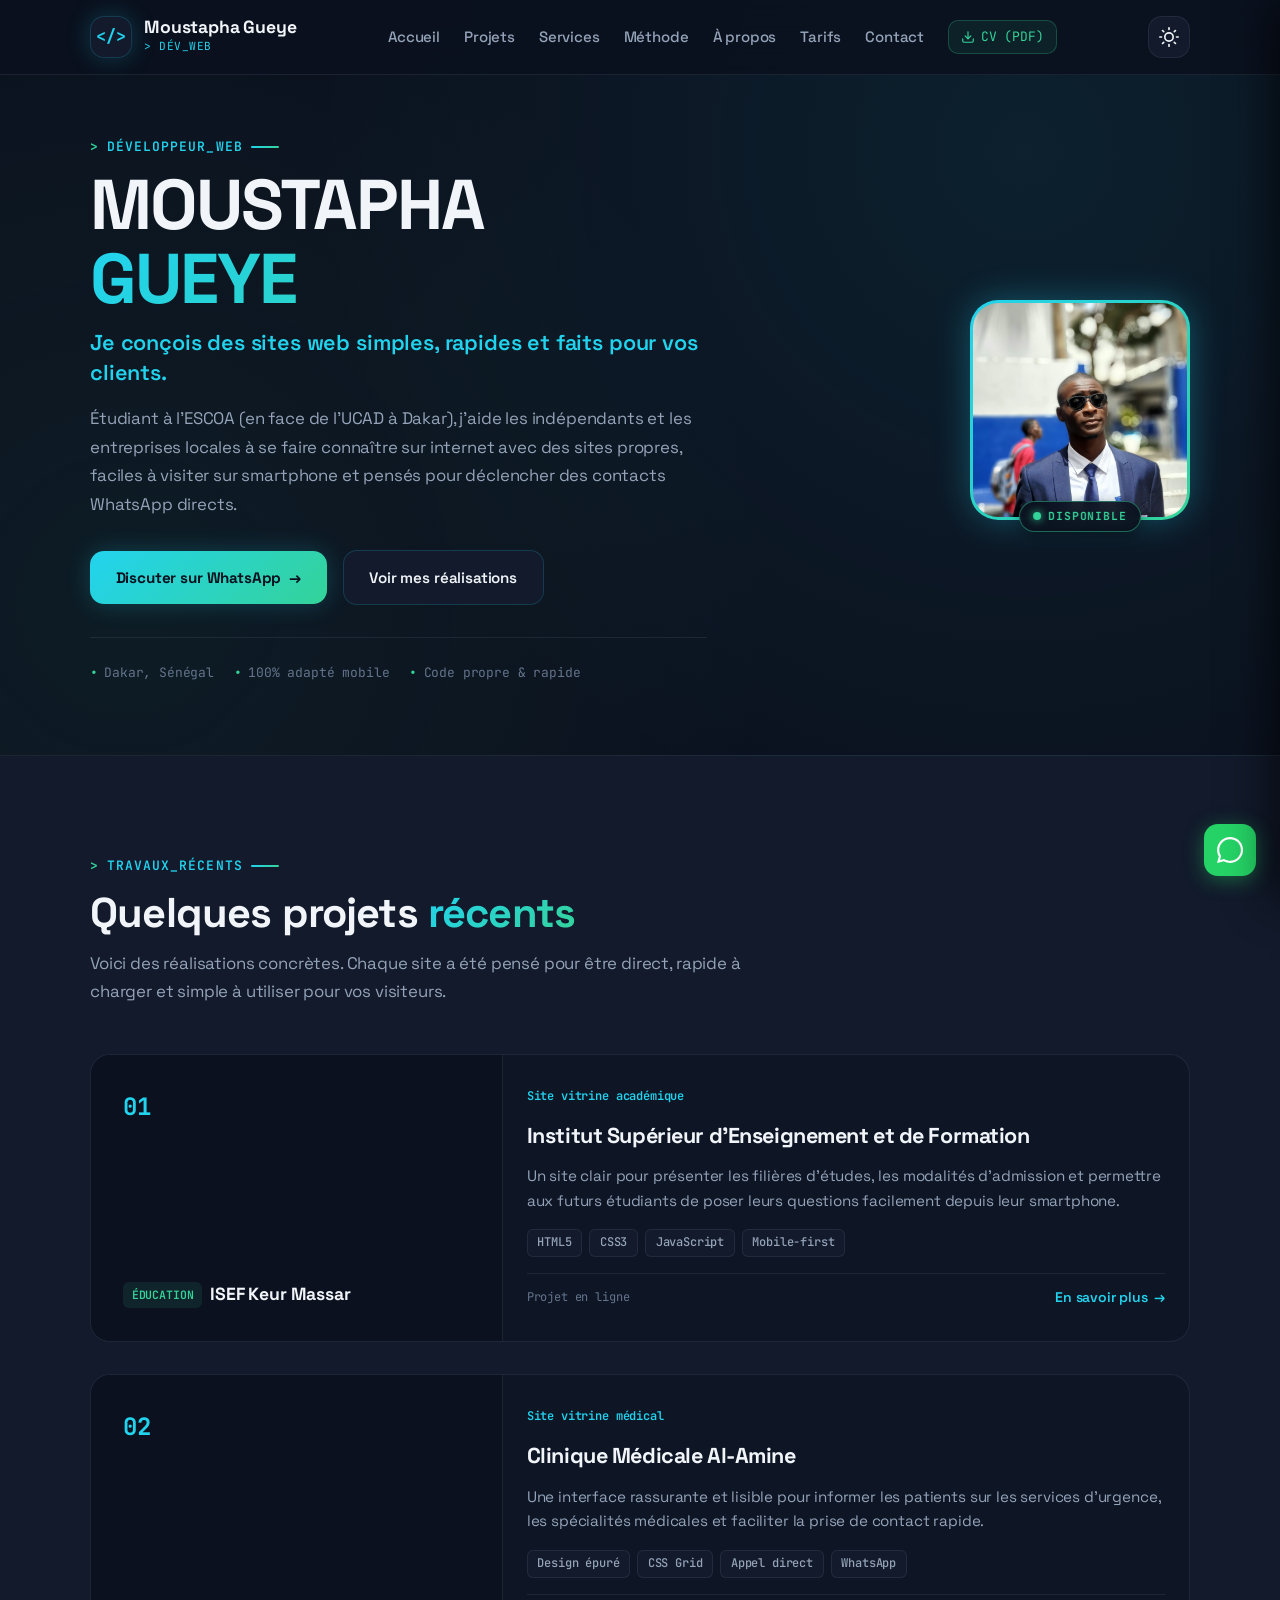
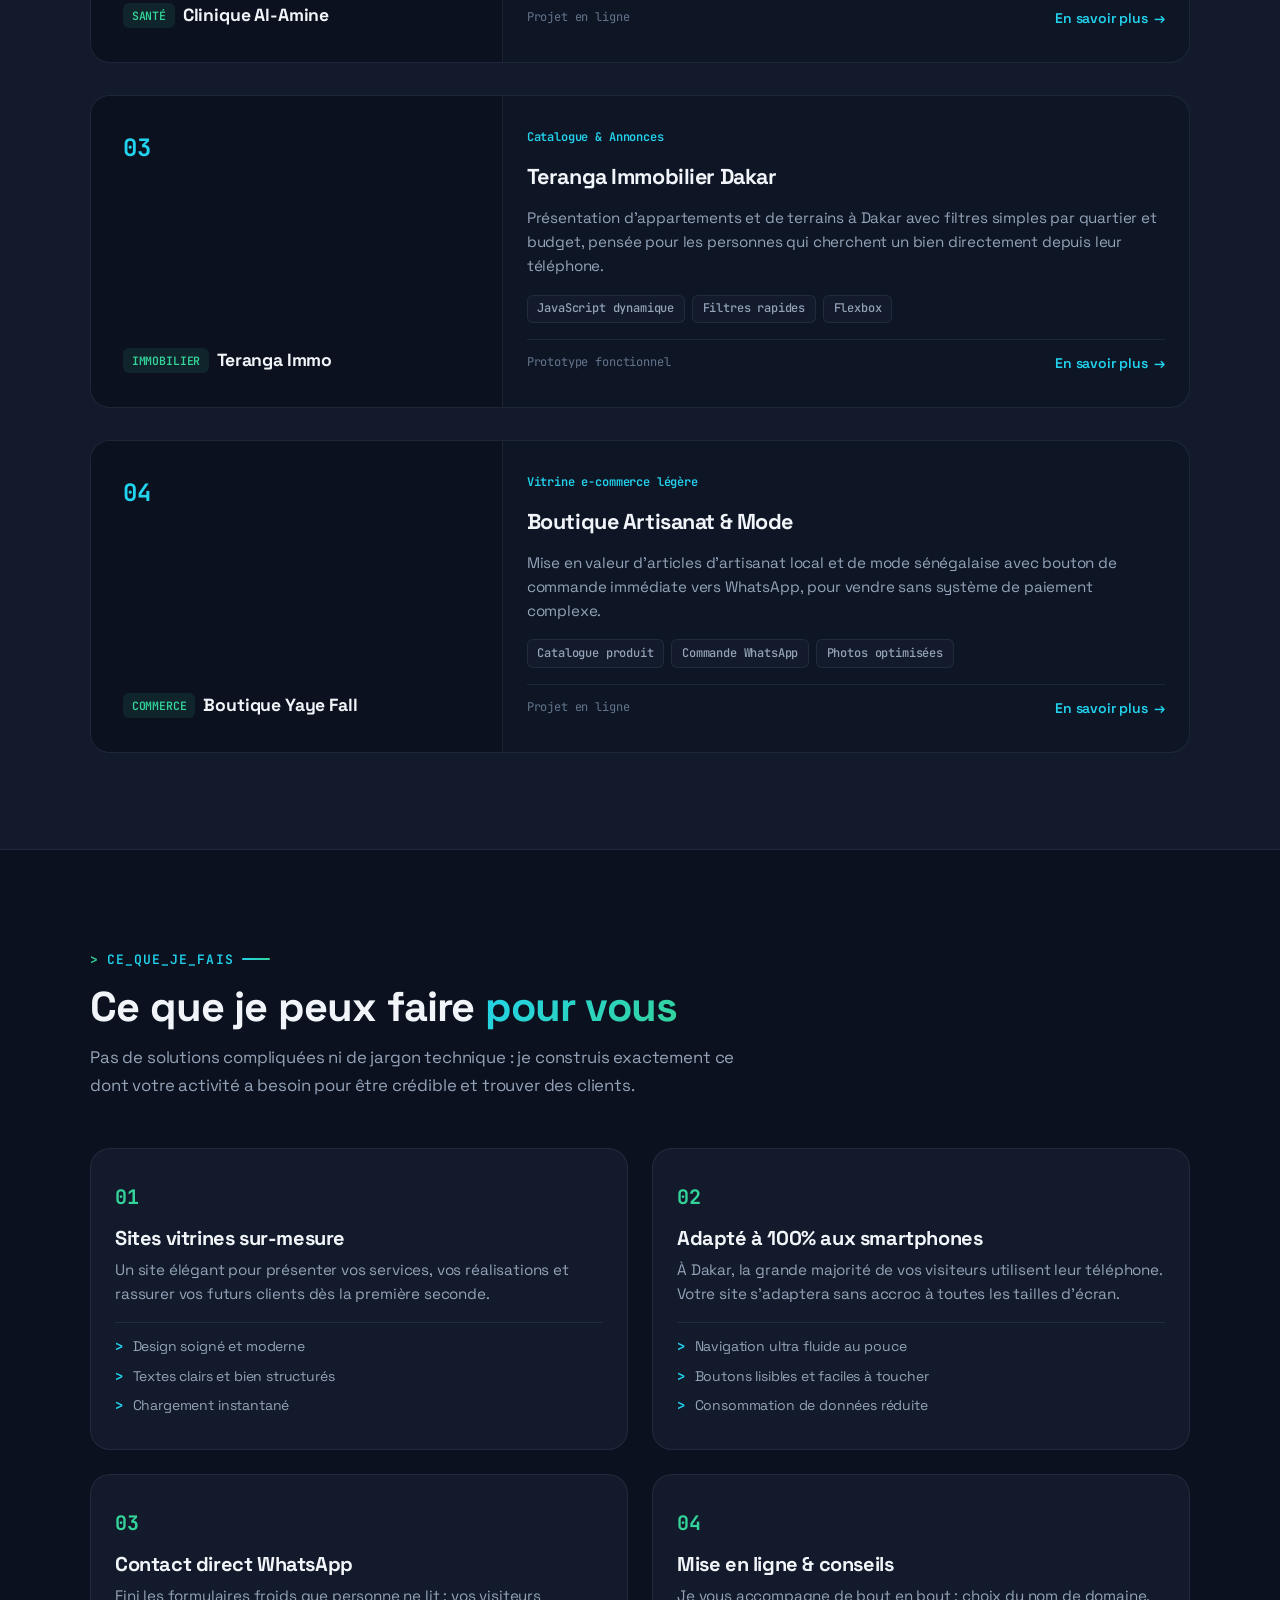
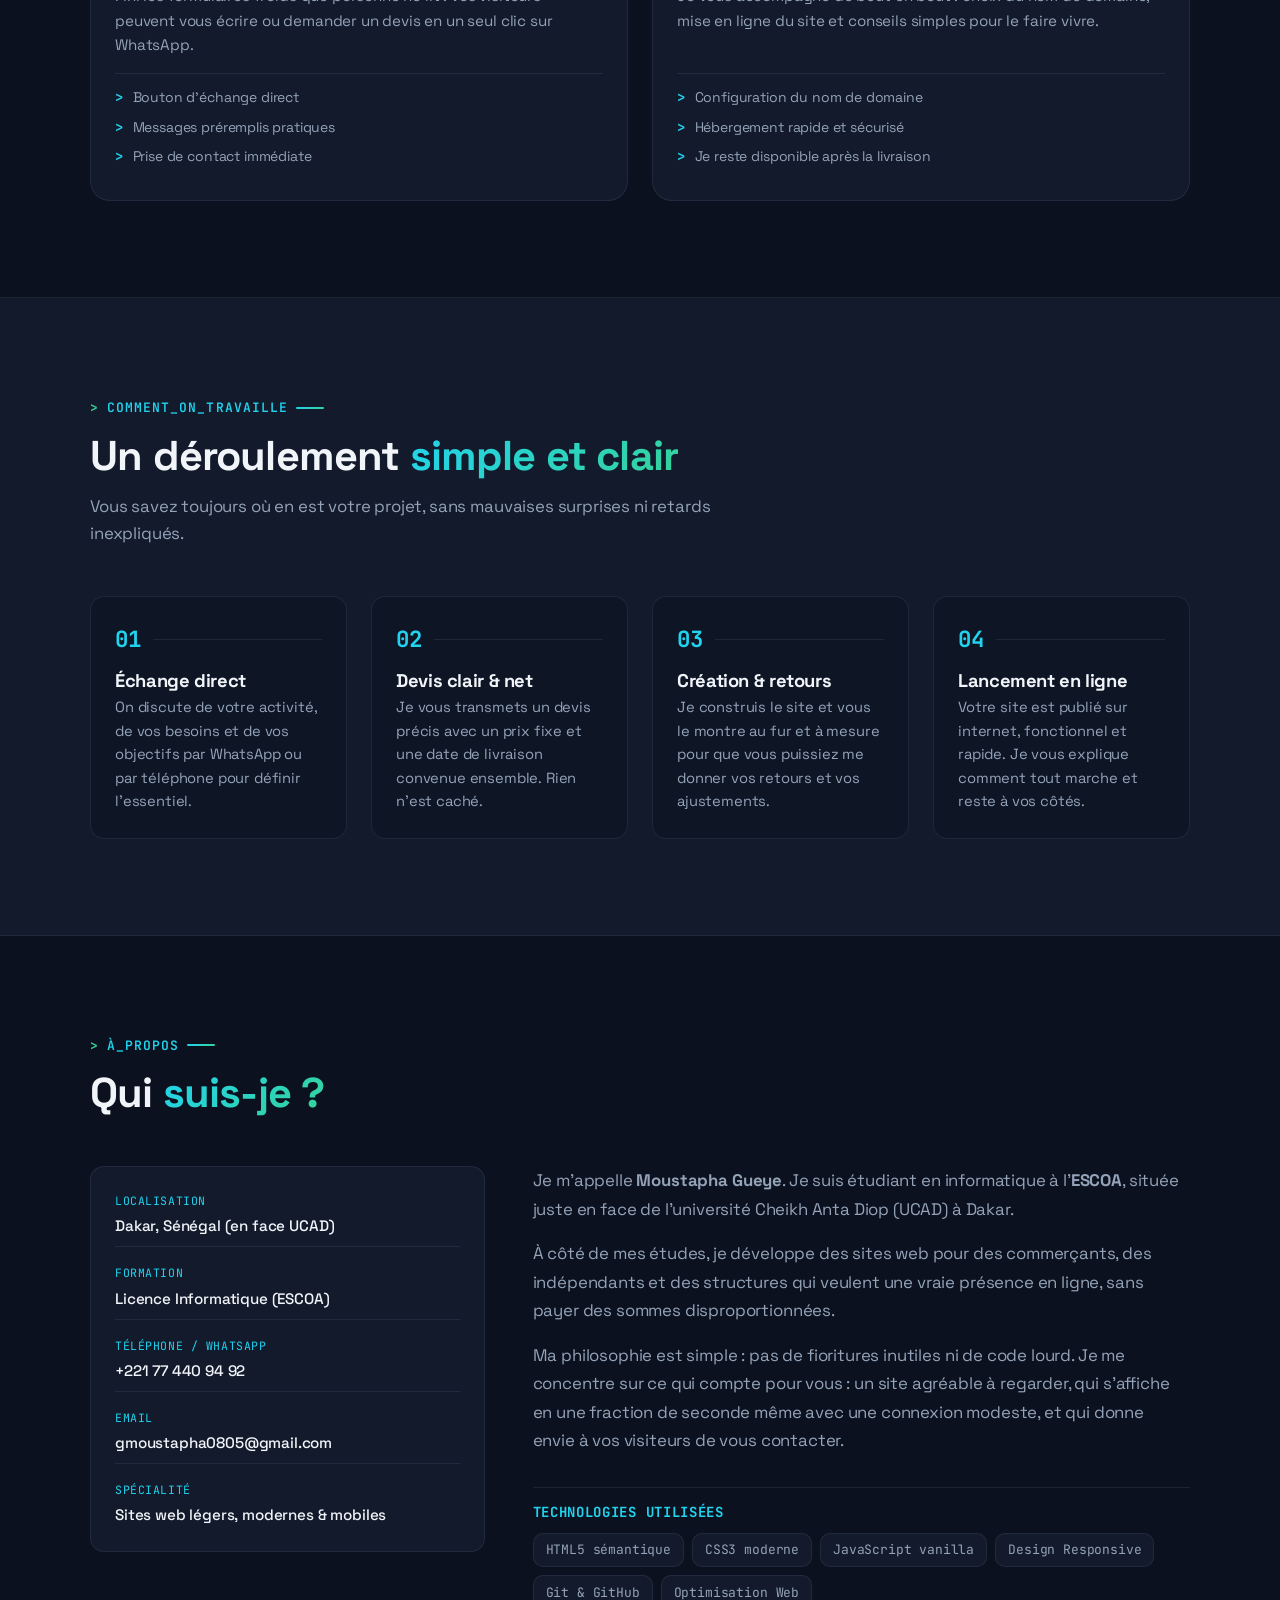
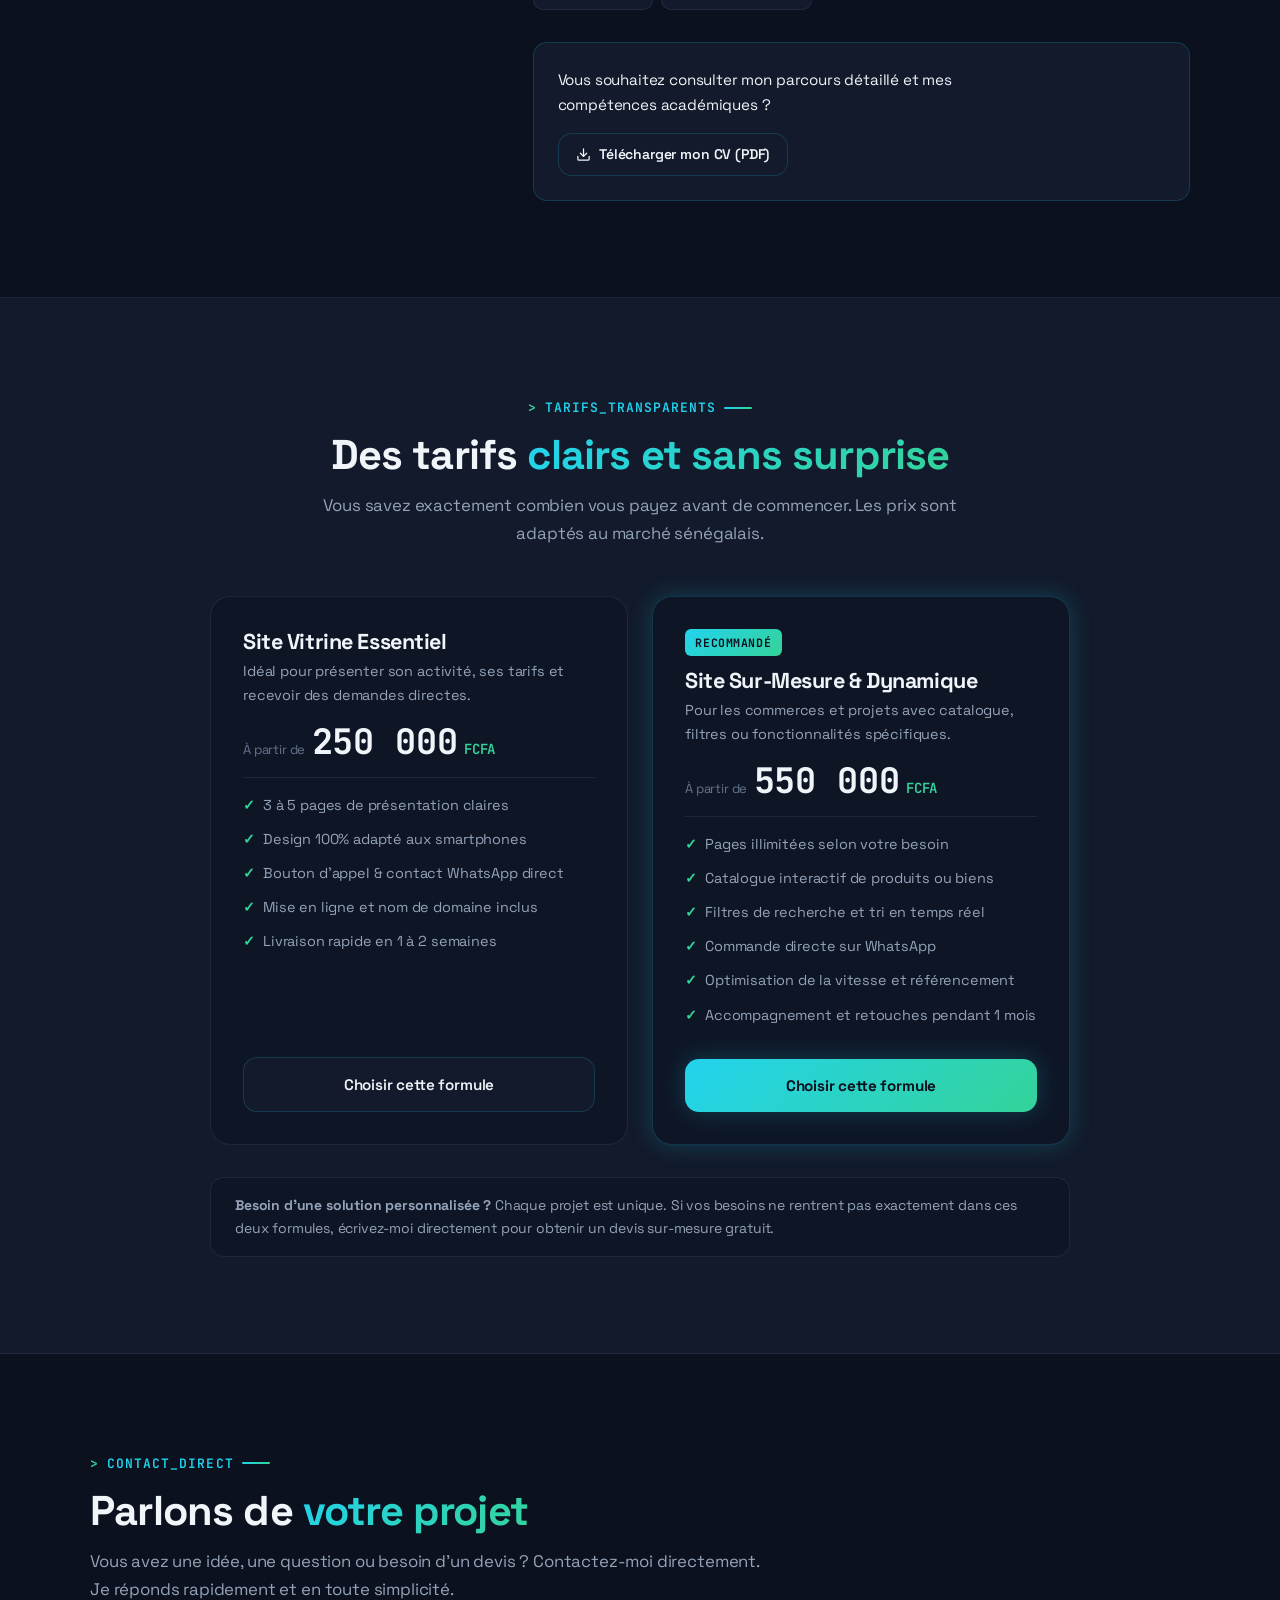
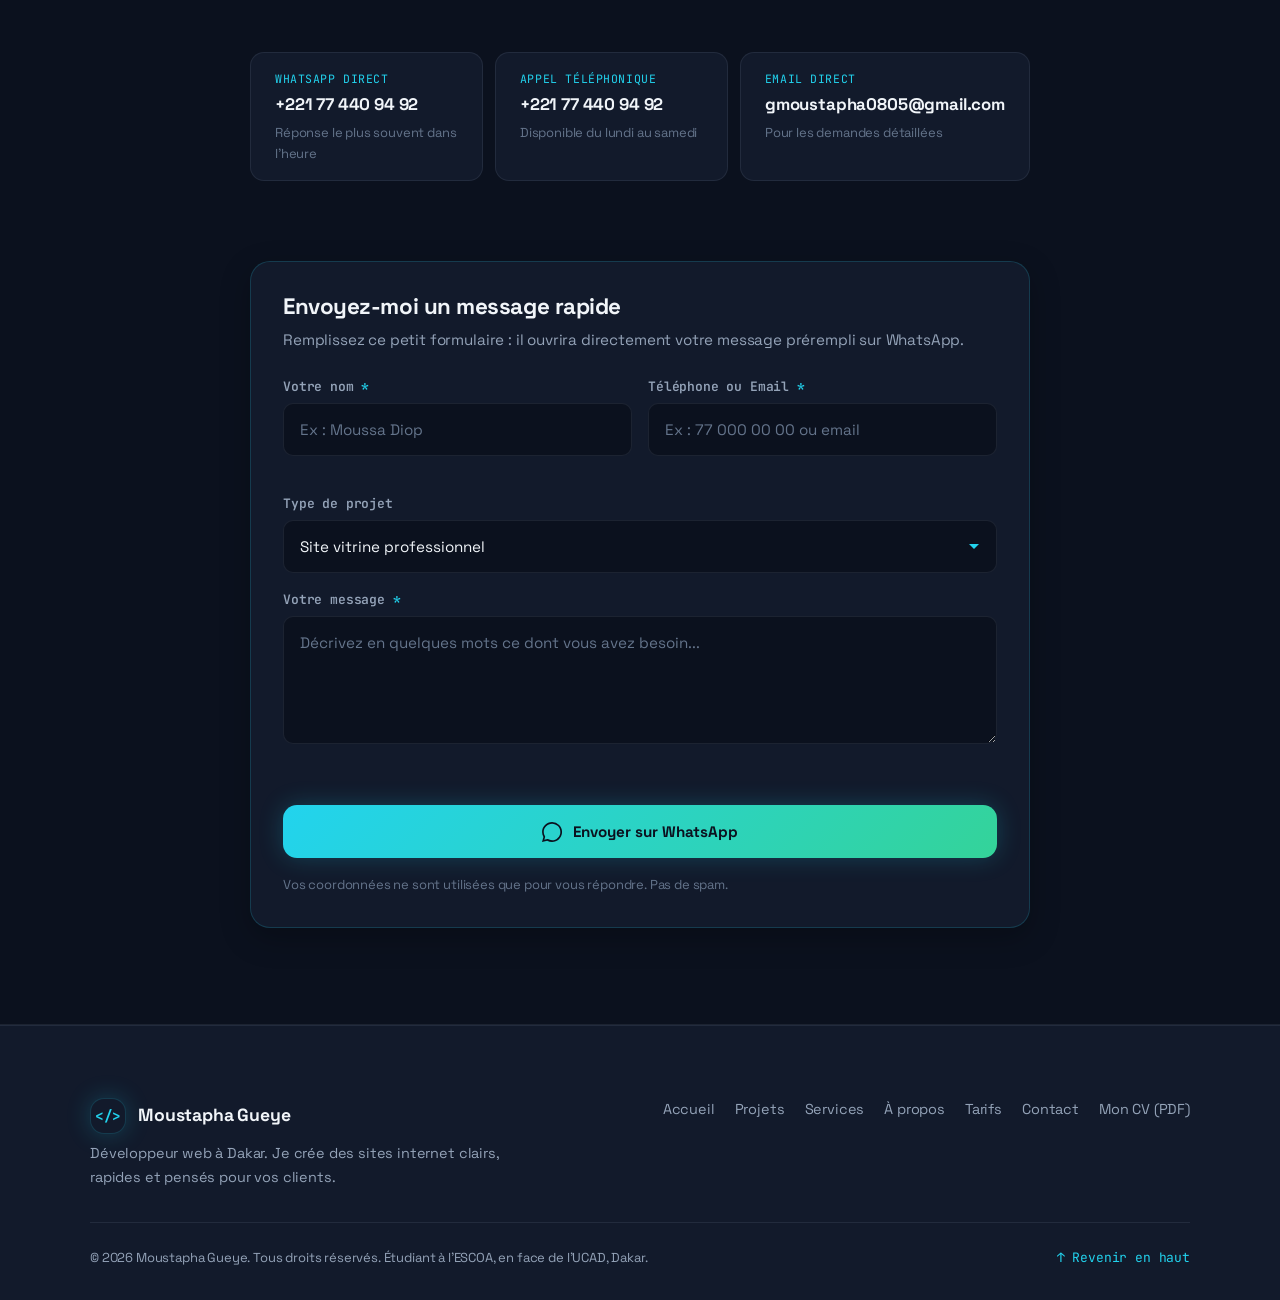
==== commit a998f3a5: "Nouveau portefolio" ====
--- a/index.html
+++ b/index.html
@@ -1,60 +1,60 @@
 <!DOCTYPE html>
 <!--
-  PROJET : Portfolio Moustapha Gueye
-  FICHIER : index.html
-  RÔLE : Structure sémantique du portfolio
-  AUTEUR : Moustapha Gueye (Dakar, Sénégal)
+  =============================================================================
+  PROJET   : Portfolio Moustapha Gueye — Développeur Web (Dakar, Sénégal)
+  FICHIER  : index.html
+  STYLE    : Thème sombre bleu nuit, dégradé cyan → vert menthe, moderne & net
+  POLICES  : Space Grotesk (textes & titres), JetBrains Mono (étiquettes & code)
+  =============================================================================
 -->
-<html lang="fr">
+<html lang="fr" data-theme="dark">
 
 <head>
   <meta charset="UTF-8">
   <meta name="viewport" content="width=device-width, initial-scale=1.0">
-  <title>Moustapha Gueye — Étudiant en développement web à Dakar</title>
-
-  <!-- SEO & Métadonnées descriptives -->
+  <title>Moustapha Gueye — Développeur Web à Dakar</title>
+
+  <!-- Métadonnées SEO & Réseaux Sociaux -->
   <meta name="description"
-    content="Moustapha Gueye, étudiant à l'ESCOA (en face de l'UCAD, Dakar). Je crée des sites web simples, rapides et adaptés aux smartphones.">
+    content="Moustapha Gueye, étudiant en informatique à l'ESCOA (en face de l'UCAD, Dakar). Je crée des sites web simples, rapides et parfaitement adaptés aux smartphones.">
   <meta name="author" content="Moustapha Gueye">
   <meta name="robots" content="index, follow">
 
-  <!-- Open Graph / WhatsApp / Facebook -->
   <meta property="og:type" content="website">
-  <meta property="og:title" content="Moustapha Gueye — Étudiant en développement web à Dakar">
+  <meta property="og:title" content="Moustapha Gueye — Développeur Web à Dakar">
   <meta property="og:description"
-    content="Étudiant à l'ESCOA (en face de l'UCAD). Je conçois des sites web simples, légers et bien adaptés aux smartphones.">
+    content="Étudiant à l'ESCOA (en face de l'UCAD). Je conçois des sites web simples, légers et modernes pour indépendants et entreprises.">
   <meta property="og:image" content="images/moustapha1.jpg">
   <meta property="og:locale" content="fr_SN">
 
-  <!-- Twitter Card -->
   <meta name="twitter:card" content="summary_large_image">
-  <meta name="twitter:title" content="Moustapha Gueye — Étudiant en développement web">
+  <meta name="twitter:title" content="Moustapha Gueye — Développeur Web">
   <meta name="twitter:description"
-    content="Étudiant à l'ESCOA à Dakar. Création de sites web légers et rapides.">
+    content="Étudiant à l'ESCOA à Dakar. Création de sites web légers, rapides et soignés.">
   <meta name="twitter:image" content="images/moustapha1.jpg">
 
-  <!-- Favicon SVG autonome en ligne -->
+  <!-- Favicon SVG autonome -->
   <link rel="icon"
-    href="data:image/svg+xml,<svg xmlns='http://www.w3.org/2000/svg' viewBox='0 0 100 100'><rect width='100' height='100' rx='20' fill='%23163A8A'/><text x='50' y='65' font-size='50' font-family='sans-serif' font-weight='bold' fill='%23FFFFFF' text-anchor='middle'>MG</text></svg>">
-
-  <!-- Google Fonts : Bricolage Grotesque (Titres) & Instrument Sans (Texte) -->
+    href="data:image/svg+xml,<svg xmlns='http://www.w3.org/2000/svg' viewBox='0 0 100 100'><rect width='100' height='100' rx='22' fill='%230B111E'/><rect x='4' y='4' width='92' height='92' rx='18' fill='none' stroke='%2322D3EE' stroke-width='4'/><text x='50' y='63' font-size='42' font-family='monospace' font-weight='bold' fill='%2322D3EE' text-anchor='middle'>&lt;/&gt;</text></svg>">
+
+  <!-- Google Fonts : Space Grotesk & JetBrains Mono -->
   <link rel="preconnect" href="https://fonts.googleapis.com">
   <link rel="preconnect" href="https://fonts.gstatic.com" crossorigin>
   <link
-    href="https://fonts.googleapis.com/css2?family=Bricolage+Grotesque:opsz,wght@12..96,600;12..96,700&family=Instrument+Sans:wght@400;500;600&display=swap"
+    href="https://fonts.googleapis.com/css2?family=JetBrains+Mono:wght@400;500;600;700&family=Space+Grotesk:wght@400;500;600;700;800&display=swap"
     rel="stylesheet">
 
   <!-- Feuille de styles unique -->
-  <link rel="stylesheet" href="css/style.css?v=10">
-
-  <!-- Données structurées Schema.org pour le référencement naturel -->
+  <link rel="stylesheet" href="css/style.css?v=20">
+
+  <!-- Données structurées Schema.org -->
   <script type="application/ld+json">
   {
     "@context": "https://schema.org",
     "@type": "Person",
     "name": "Moustapha Gueye",
-    "jobTitle": "Étudiant en développement web",
-    "description": "Étudiant à l'ESCOA (en face de l'UCAD à Dakar). Création de sites web simples et rapides.",
+    "jobTitle": "Développeur Web",
+    "description": "Étudiant à l'ESCOA (en face de l'UCAD à Dakar). Création de sites web simples, rapides et adaptés aux smartphones.",
     "address": {
       "@type": "PostalAddress",
       "addressLocality": "Dakar",
@@ -69,7 +69,7 @@
       "CSS3",
       "JavaScript",
       "Sites vitrines",
-      "Sites dynamiques"
+      "Design Responsive"
     ]
   }
   </script>
@@ -77,303 +77,333 @@
 
 <body>
 
-  <!-- Lien d'évitement pour l'accessibilité au clavier -->
+  <!-- Lien d'évitement pour l'accessibilité -->
   <a href="#contenu-principal" class="skip-link">Aller au contenu principal</a>
 
-  <!-- Overlay du menu mobile (HORS du header pour éviter le stacking context) -->
+  <!-- Overlay du menu mobile (en dehors du header) -->
   <div class="nav-overlay" id="nav-overlay"></div>
 
-  <!-- ========== SECTION : NAVBAR ========== -->
+  <!-- Menu latéral mobile (Drawer) -->
+  <aside class="nav-drawer" id="nav-drawer" aria-label="Menu de navigation mobile" aria-hidden="true">
+    <div class="drawer-header">
+      <span class="drawer-title">&gt; NAVIGATION</span>
+      <button class="drawer-close" id="drawer-close" type="button" aria-label="Fermer le menu">
+        <svg width="20" height="20" viewBox="0 0 24 24" fill="none" stroke="currentColor" stroke-width="2"
+          stroke-linecap="round" stroke-linejoin="round" aria-hidden="true">
+          <line x1="18" y1="6" x2="6" y2="18"></line>
+          <line x1="6" y1="6" x2="18" y2="18"></line>
+        </svg>
+      </button>
+    </div>
+
+    <ul class="drawer-list">
+      <li><a href="#hero" class="drawer-link">Accueil</a></li>
+      <li><a href="#projets" class="drawer-link">Projets</a></li>
+      <li><a href="#offres" class="drawer-link">Services</a></li>
+      <li><a href="#methode" class="drawer-link">Méthode</a></li>
+      <li><a href="#a-propos" class="drawer-link">À propos</a></li>
+      <li><a href="#tarifs" class="drawer-link">Tarifs</a></li>
+      <li><a href="#contact" class="drawer-link">Contact</a></li>
+      <li>
+        <a href="CV_Moustapha_Gueye.pdf" download="CV_Moustapha_Gueye.pdf" class="drawer-link drawer-link--download">
+          <svg width="16" height="16" viewBox="0 0 24 24" fill="none" stroke="currentColor" stroke-width="2"
+            stroke-linecap="round" stroke-linejoin="round" aria-hidden="true">
+            <path d="M21 15v4a2 2 0 0 1-2 2H5a2 2 0 0 1-2-2v-4"></path>
+            <polyline points="7 10 12 15 17 10"></polyline>
+            <line x1="12" y1="15" x2="12" y2="3"></line>
+          </svg>
+          Télécharger mon CV (PDF)
+        </a>
+      </li>
+      <li class="drawer-cta-item">
+        <a href="https://wa.me/221774409492?text=Bonjour%20Moustapha%2C%20j%27ai%20vu%20votre%20portfolio"
+          target="_blank" rel="noopener noreferrer" class="btn btn-primary btn-block">
+          Discuter sur WhatsApp
+        </a>
+      </li>
+    </ul>
+  </aside>
+
+  <!-- En-tête fixe -->
   <header class="site-header" id="header" role="banner">
     <div class="container header-container">
-      <a href="#hero" class="brand" aria-label="Retour en haut de page">
-        <span class="brand-name">Moustapha Gueye</span>
-        <span class="brand-dot" aria-hidden="true"></span>
+      <a href="#hero" class="brand" aria-label="Moustapha Gueye — Accueil">
+        <div class="brand-icon-box" aria-hidden="true">&lt;/&gt;</div>
+        <div class="brand-text">
+          <span class="brand-name">Moustapha Gueye</span>
+          <span class="brand-sub">&gt; DÉV_WEB</span>
+        </div>
       </a>
 
-      <!-- Indicateur de disponibilité discret -->
-      <div class="availability-badge" aria-label="Statut actuel">
-        <span class="status-pulse" aria-hidden="true"></span>
-        <span class="status-text">Disponible pour vos projets • Dakar</span>
-      </div>
-
-      <!-- Bouton d'ouverture du menu mobile -->
-      <button class="menu-toggle" id="menu-toggle" type="button" aria-expanded="false" aria-controls="nav-drawer"
-        aria-label="Ouvrir le menu de navigation">
-        <span class="menu-bar"></span>
-        <span class="menu-bar"></span>
-        <span class="menu-bar"></span>
-      </button>
-
-      <!-- Navigation desktop (visible >= 768px) -->
-      <nav class="nav-desktop" id="nav-desktop" role="navigation" aria-label="Menu principal">
+      <!-- Navigation Desktop -->
+      <nav class="nav-desktop" aria-label="Navigation principale">
         <ul class="nav-list">
-          <li class="nav-item"><a href="#hero" class="nav-link">Accueil</a></li>
-          <li class="nav-item"><a href="#a-propos" class="nav-link">À propos</a></li>
-          <li class="nav-item"><a href="#tarifs" class="nav-link">Offres</a></li>
-          <li class="nav-item"><a href="#projets" class="nav-link">Projets</a></li>
-          <li class="nav-item"><a href="#contact" class="nav-link">Contact</a></li>
-          <li class="nav-item nav-cta-item">
-            <a href="#contact" class="btn btn-sm btn-outline nav-cta">Me parler d'un projet</a>
+          <li><a href="#hero" class="nav-link">Accueil</a></li>
+          <li><a href="#projets" class="nav-link">Projets</a></li>
+          <li><a href="#offres" class="nav-link">Services</a></li>
+          <li><a href="#methode" class="nav-link">Méthode</a></li>
+          <li><a href="#a-propos" class="nav-link">À propos</a></li>
+          <li><a href="#tarifs" class="nav-link">Tarifs</a></li>
+          <li><a href="#contact" class="nav-link">Contact</a></li>
+          <li>
+            <a href="CV_Moustapha_Gueye.pdf" download="CV_Moustapha_Gueye.pdf" class="nav-link--download"
+              title="Télécharger mon CV au format PDF">
+              <svg width="14" height="14" viewBox="0 0 24 24" fill="none" stroke="currentColor" stroke-width="2"
+                stroke-linecap="round" stroke-linejoin="round" aria-hidden="true">
+                <path d="M21 15v4a2 2 0 0 1-2 2H5a2 2 0 0 1-2-2v-4"></path>
+                <polyline points="7 10 12 15 17 10"></polyline>
+                <line x1="12" y1="15" x2="12" y2="3"></line>
+              </svg>
+              CV (PDF)
+            </a>
           </li>
         </ul>
       </nav>
+
+      <!-- Actions à droite : Bouton mode clair/sombre & Bouton burger -->
+      <div class="header-actions">
+        <button class="icon-btn" id="theme-toggle" type="button" aria-label="Passer au thème clair"
+          title="Passer au thème clair">
+          <!-- Icône Soleil (affichée en mode sombre) -->
+          <svg class="theme-icon theme-icon-sun" viewBox="0 0 24 24" fill="none" stroke="currentColor" stroke-width="2"
+            stroke-linecap="round" stroke-linejoin="round" aria-hidden="true">
+            <circle cx="12" cy="12" r="5"></circle>
+            <line x1="12" y1="1" x2="12" y2="3"></line>
+            <line x1="12" y1="21" x2="12" y2="23"></line>
+            <line x1="4.22" y1="4.22" x2="5.64" y2="5.64"></line>
+            <line x1="18.36" y1="18.36" x2="19.78" y2="19.78"></line>
+            <line x1="1" y1="12" x2="3" y2="12"></line>
+            <line x1="21" y1="12" x2="23" y2="12"></line>
+            <line x1="4.22" y1="19.78" x2="5.64" y2="18.36"></line>
+            <line x1="18.36" y1="5.64" x2="19.78" y2="4.22"></line>
+          </svg>
+          <!-- Icône Lune (affichée en mode clair) -->
+          <svg class="theme-icon theme-icon-moon" style="display: none;" viewBox="0 0 24 24" fill="none"
+            stroke="currentColor" stroke-width="2" stroke-linecap="round" stroke-linejoin="round" aria-hidden="true">
+            <path d="M21 12.79A9 9 0 1 1 11.21 3 7 7 0 0 0 21 12.79z"></path>
+          </svg>
+        </button>
+
+        <button class="menu-toggle" id="menu-toggle" type="button" aria-expanded="false" aria-controls="nav-drawer"
+          aria-label="Ouvrir le menu">
+          <span class="menu-bar"></span>
+          <span class="menu-bar"></span>
+          <span class="menu-bar"></span>
+        </button>
+      </div>
     </div>
   </header>
 
-  <!-- Drawer mobile (HORS du header pour éviter le stacking context) -->
-  <nav class="nav-drawer" id="nav-drawer" role="navigation" aria-label="Menu mobile" aria-hidden="true">
-    <ul class="drawer-list">
-      <li class="drawer-item"><a href="#hero" class="drawer-link">Accueil</a></li>
-      <li class="drawer-item"><a href="#a-propos" class="drawer-link">À propos</a></li>
-      <li class="drawer-item"><a href="#tarifs" class="drawer-link">Offres</a></li>
-      <li class="drawer-item"><a href="#projets" class="drawer-link">Projets</a></li>
-      <li class="drawer-item"><a href="#contact" class="drawer-link">Contact</a></li>
-      <li class="drawer-item drawer-cta-item">
-        <a href="#contact" class="btn btn-primary drawer-cta-btn">Me parler d'un projet</a>
-      </li>
-    </ul>
-  </nav>
-
-  <!-- Zone de contenu principal pour les lecteurs d'écran -->
+  <!-- Contenu Principal -->
   <main id="contenu-principal">
 
-    <!-- ========== SECTION : HERO ========== -->
-    <section class="section-hero" id="hero" aria-labelledby="hero-title">
-      <div class="container hero-grid">
-
-        <!-- Bloc textuel principal -->
-        <div class="hero-content">
-          <div class="hero-eyebrow">
-            <span class="eyebrow-dash" aria-hidden="true"></span>
-            Étudiant en développement web — Dakar, Sénégal
-          </div>
-
-          <h1 class="hero-title" id="hero-title">
-            Des sites web simples, rapides et faciles à utiliser sur téléphone.
-          </h1>
-
-          <p class="hero-lead">
-            Je suis étudiant à l'ESCOA, située en face de l'UCAD à Dakar. Je vous aide à créer votre site internet : des
-            pages légères, claires et bien adaptées aux smartphones.
-          </p>
-
-          <div class="hero-actions">
-            <a href="https://wa.me/221774409492" class="btn btn-primary" target="_blank" rel="noopener noreferrer">
-              <span>M'écrire sur WhatsApp</span>
-              <span class="btn-arrow" aria-hidden="true">→</span>
-            </a>
-            <a href="#projets" class="btn btn-secondary">
-              Voir mes projets
-            </a>
-          </div>
-
-          <!-- Détails pratiques rassurants -->
-          <ul class="hero-perks" role="list">
-            <li class="hero-perk-item">
-              <span class="perk-bullet" aria-hidden="true">/</span>
-              <span>100% adapté aux mobiles</span>
-            </li>
-            <li class="hero-perk-item">
-              <span class="perk-bullet" aria-hidden="true">/</span>
-              <span>Prix clairs en FCFA</span>
-            </li>
-            <li class="hero-perk-item">
-              <span class="perk-bullet" aria-hidden="true">/</span>
-              <span>Aucun frais caché</span>
-            </li>
-          </ul>
-        </div>
-
-        <!-- Bloc photo avec traitement sobre et fallback typographique -->
-        <div class="hero-media">
-          <div class="photo-wrapper">
-            <div class="photo-frame">
-              <div class="photo-fallback" aria-hidden="true">MG</div>
-              <img src="images/moustapha1.jpg?v=2" alt="Portrait de Moustapha Gueye, étudiant en développement web"
-                width="600" height="750" loading="eager" fetchpriority="high" class="photo-img">
-            </div>
-            <div class="photo-caption">
-              <span class="caption-name">Moustapha Gueye</span>
-              <span class="caption-role">Étudiant à l'ESCOA • Dakar</span>
-            </div>
-          </div>
-        </div>
-
+    <!-- ========== SECTION HERO ========== -->
+    <section class="section-hero" id="hero">
+      <div class="container">
+        <div class="hero-grid">
+
+          <!-- Photo dans son cadre arrondi avec dégradé cyan-vert et badge DISPONIBLE -->
+          <div class="hero-media">
+            <div class="hero-avatar-frame">
+              <img src="images/moustapha1.jpg" alt="Moustapha Gueye" class="hero-avatar-img" width="220" height="220"
+                loading="eager">
+              <div class="photo-fallback">MG</div>
+              <div class="status-pill" aria-label="Statut actuel : Disponible pour vos projets">
+                <span class="status-dot" aria-hidden="true"></span>
+                <span class="status-label">DISPONIBLE</span>
+              </div>
+            </div>
+          </div>
+
+          <!-- Contenu texte du Hero -->
+          <div class="hero-content">
+            <div class="tech-eyebrow">
+              <span class="eyebrow-prefix">&gt;</span> DÉVELOPPEUR_WEB <span class="eyebrow-line"></span>
+            </div>
+
+            <!-- Grand titre en gras avec nom de famille en dégradé -->
+            <h1 class="hero-name">
+              <span class="hero-name-first">MOUSTAPHA</span>
+              <span class="hero-name-last">GUEYE</span>
+            </h1>
+
+            <p class="hero-subtitle">Je conçois des sites web simples, rapides et faits pour vos clients.</p>
+
+            <p class="hero-lead">
+              Étudiant à l'ESCOA (en face de l'UCAD à Dakar), j'aide les indépendants et les entreprises locales à se
+              faire
+              connaître sur internet avec des sites propres, faciles à visiter sur smartphone et pensés pour déclencher
+              des
+              contacts WhatsApp directs.
+            </p>
+
+            <div class="hero-actions">
+              <a href="https://wa.me/221774409492?text=Bonjour%20Moustapha%2C%20je%20souhaite%20discuter%20d%27un%20projet%20web"
+                target="_blank" rel="noopener noreferrer" class="btn btn-primary">
+                Discuter sur WhatsApp
+                <span class="btn-arrow" aria-hidden="true">&rarr;</span>
+              </a>
+              <a href="#projets" class="btn btn-secondary">
+                Voir mes réalisations
+              </a>
+            </div>
+
+            <div class="hero-perks">
+              <span class="hero-perk-item"><span class="perk-bullet">&bull;</span> Dakar, Sénégal</span>
+              <span class="hero-perk-item"><span class="perk-bullet">&bull;</span> 100% adapté mobile</span>
+              <span class="hero-perk-item"><span class="perk-bullet">&bull;</span> Code propre &amp; rapide</span>
+            </div>
+          </div>
+
+        </div>
       </div>
     </section>
 
-    <!-- ========== SECTION : PROJETS ========== -->
-    <section class="section-projects" id="projets" aria-labelledby="projects-title">
+    <!-- ========== SECTION PROJETS ========== -->
+    <section class="section-projects" id="projets">
       <div class="container">
-
         <header class="section-header">
-          <div class="section-eyebrow">01 — Mes travaux</div>
-          <h2 class="section-title" id="projects-title">Quelques projets réalisés</h2>
+          <div class="tech-eyebrow">
+            <span class="eyebrow-prefix">&gt;</span> TRAVAUX_RÉCENTS <span class="eyebrow-line"></span>
+          </div>
+          <h2 class="section-title">Quelques projets <span class="section-title-highlight">récents</span></h2>
           <p class="section-desc">
-            Voici des exemples concrets de sites que j'ai créés. Pas de maquettes inventées : des projets fonctionnels,
-            rapides et pensés pour être faciles à consulter.
+            Voici des réalisations concrètes. Chaque site a été pensé pour être direct, rapide à charger et simple à
+            utiliser pour vos visiteurs.
           </p>
         </header>
 
         <div class="projects-list">
 
-          <!-- Projet 01 : ISEF -->
-          <article class="project-card project-card--isef" data-accent="isef">
+          <!-- Projet 01 -->
+          <article class="project-card">
             <div class="project-visual">
-              <span class="project-number" aria-hidden="true">01</span>
+              <span class="project-number">01</span>
               <div class="project-branding">
-                <span class="project-tag-brand">Keur Massar</span>
-                <span class="project-typographic-name">ISEF</span>
-              </div>
-            </div>
-
+                <span class="project-tag-brand">ÉDUCATION</span>
+                <span class="project-typographic-name">ISEF Keur Massar</span>
+              </div>
+            </div>
             <div class="project-body">
               <div class="project-meta">
-                <span class="project-type">Site vitrine d'école</span>
-                <span class="project-role">Ce que j'ai fait : Création du site et mise en page</span>
-              </div>
-
-              <h3 class="project-title">Institut Supérieur d'Excellence et de Formation</h3>
-
+                <span class="project-type">Site vitrine académique</span>
+              </div>
+              <h3 class="project-title">Institut Supérieur d'Enseignement et de Formation</h3>
               <p class="project-summary">
-                Site complet pour un établissement scolaire à Keur Massar. Il présente les filières d'études, les
-                actualités de l'école, les informations utiles pour les parents et un plan Google Maps.
+                Un site clair pour présenter les filières d'études, les modalités d'admission et permettre aux futurs
+                étudiants de poser leurs questions facilement depuis leur smartphone.
               </p>
-
-              <ul class="project-tech-list" aria-label="Technologies employées">
+              <ul class="project-tech-list">
                 <li class="tech-tag">HTML5</li>
                 <li class="tech-tag">CSS3</li>
                 <li class="tech-tag">JavaScript</li>
-                <li class="tech-tag">Google Maps</li>
+                <li class="tech-tag">Mobile-first</li>
               </ul>
-
               <div class="project-footer">
-                <a href="#" class="project-link" data-link="" target="_blank" rel="noopener noreferrer">
-                  <span>Voir le projet</span>
-                  <span aria-hidden="true">↗</span>
+                <span class="project-status-note">Projet en ligne</span>
+                <a href="#contact" class="project-link">
+                  En savoir plus <span aria-hidden="true">&rarr;</span>
                 </a>
-                <span class="project-status-note">Mis en ligne pour la rentrée scolaire</span>
               </div>
             </div>
           </article>
 
-          <!-- Projet 02 : GueyeElectronique -->
-          <article class="project-card project-card--electronics" data-accent="electronics">
+          <!-- Projet 02 -->
+          <article class="project-card">
             <div class="project-visual">
-              <span class="project-number" aria-hidden="true">02</span>
+              <span class="project-number">02</span>
               <div class="project-branding">
-                <span class="project-tag-brand">Dakar • Commerce</span>
-                <span class="project-typographic-name">GueyeElectronique</span>
-              </div>
-            </div>
-
+                <span class="project-tag-brand">SANTÉ</span>
+                <span class="project-typographic-name">Clinique Al-Amine</span>
+              </div>
+            </div>
             <div class="project-body">
               <div class="project-meta">
-                <span class="project-type">Boutique en ligne simple</span>
-                <span class="project-role">Ce que j'ai fait : Design pour mobile et commande WhatsApp</span>
-              </div>
-
-              <h3 class="project-title">GueyeElectronique</h3>
-
+                <span class="project-type">Site vitrine médical</span>
+              </div>
+              <h3 class="project-title">Clinique Médicale Al-Amine</h3>
               <p class="project-summary">
-                Petite boutique pensée pour les téléphones au Sénégal. Les prix sont affichés en FCFA et les clients
-                peuvent commander directement avec un message WhatsApp tout prêt.
+                Une interface rassurante et lisible pour informer les patients sur les services d'urgence, les
+                spécialités
+                médicales et faciliter la prise de contact rapide.
               </p>
-
-              <ul class="project-tech-list" aria-label="Technologies employées">
-                <li class="tech-tag">HTML5</li>
-                <li class="tech-tag">CSS Mobile</li>
-                <li class="tech-tag">Commande WhatsApp</li>
-                <li class="tech-tag">Prix en FCFA</li>
+              <ul class="project-tech-list">
+                <li class="tech-tag">Design épuré</li>
+                <li class="tech-tag">CSS Grid</li>
+                <li class="tech-tag">Appel direct</li>
+                <li class="tech-tag">WhatsApp</li>
               </ul>
-
               <div class="project-footer">
-                <a href="#" class="project-link" data-link="" target="_blank" rel="noopener noreferrer">
-                  <span>Voir le projet</span>
-                  <span aria-hidden="true">↗</span>
+                <span class="project-status-note">Projet en ligne</span>
+                <a href="#contact" class="project-link">
+                  En savoir plus <span aria-hidden="true">&rarr;</span>
                 </a>
-                <span class="project-status-note">Rapide à charger, même avec une faible connexion</span>
               </div>
             </div>
           </article>
 
-          <!-- Projet 03 : Rassoul Tijara -->
-          <article class="project-card project-card--realestate" data-accent="realestate">
+          <!-- Projet 03 -->
+          <article class="project-card">
             <div class="project-visual">
-              <span class="project-number" aria-hidden="true">03</span>
+              <span class="project-number">03</span>
               <div class="project-branding">
-                <span class="project-tag-brand">Immobilier • Sénégal</span>
-                <span class="project-typographic-name">Rassoul Tijara</span>
-              </div>
-            </div>
-
+                <span class="project-tag-brand">IMMOBILIER</span>
+                <span class="project-typographic-name">Teranga Immo</span>
+              </div>
+            </div>
             <div class="project-body">
               <div class="project-meta">
-                <span class="project-type">Site de biens immobiliers</span>
-                <span class="project-role">Ce que j'ai fait : Présentation des offres et filtres</span>
-              </div>
-
-              <h3 class="project-title">Rassoul Tijara Immobilier</h3>
-
+                <span class="project-type">Catalogue &amp; Annonces</span>
+              </div>
+              <h3 class="project-title">Teranga Immobilier Dakar</h3>
               <p class="project-summary">
-                Un site pour présenter des terrains et des maisons au Sénégal. Les fiches sont claires et les visiteurs
-                peuvent contacter directement les agents pour visiter.
+                Présentation d'appartements et de terrains à Dakar avec filtres simples par quartier et budget, pensée
+                pour
+                les personnes qui cherchent un bien directement depuis leur téléphone.
               </p>
-
-              <ul class="project-tech-list" aria-label="Technologies employées">
-                <li class="tech-tag">HTML5</li>
-                <li class="tech-tag">CSS Flexbox</li>
-                <li class="tech-tag">Filtres de recherche</li>
-                <li class="tech-tag">Contact direct</li>
+              <ul class="project-tech-list">
+                <li class="tech-tag">JavaScript dynamique</li>
+                <li class="tech-tag">Filtres rapides</li>
+                <li class="tech-tag">Flexbox</li>
               </ul>
-
               <div class="project-footer">
-                <a href="#" class="project-link" data-link="" target="_blank" rel="noopener noreferrer">
-                  <span>Voir le projet</span>
-                  <span aria-hidden="true">↗</span>
+                <span class="project-status-note">Prototype fonctionnel</span>
+                <a href="#contact" class="project-link">
+                  En savoir plus <span aria-hidden="true">&rarr;</span>
                 </a>
-                <span class="project-status-note">Navigation fluide et sans attente</span>
               </div>
             </div>
           </article>
 
-          <!-- Projet 04 : Studio Fitness Dakar -->
-          <article class="project-card project-card--fitness" data-accent="fitness">
+          <!-- Projet 04 -->
+          <article class="project-card">
             <div class="project-visual">
-              <span class="project-number" aria-hidden="true">04</span>
+              <span class="project-number">04</span>
               <div class="project-branding">
-                <span class="project-tag-brand">Sport &amp; Bien-être</span>
-                <span class="project-typographic-name">Studio Fitness Dakar</span>
-              </div>
-            </div>
-
+                <span class="project-tag-brand">COMMERCE</span>
+                <span class="project-typographic-name">Boutique Yaye Fall</span>
+              </div>
+            </div>
             <div class="project-body">
               <div class="project-meta">
-                <span class="project-type">Site pour salle de sport</span>
-                <span class="project-role">Ce que j'ai fait : Mise en page et planning des cours</span>
-              </div>
-
-              <h3 class="project-title">Studio de Sport &amp; Fitness</h3>
-
+                <span class="project-type">Vitrine e-commerce légère</span>
+              </div>
+              <h3 class="project-title">Boutique Artisanat &amp; Mode</h3>
               <p class="project-summary">
-                Site pour une salle de sport à Dakar avec l'emploi du temps des cours de la semaine, la présentation
-                des coachs et le détail des abonnements.
+                Mise en valeur d'articles d'artisanat local et de mode sénégalaise avec bouton de commande immédiate
+                vers
+                WhatsApp, pour vendre sans système de paiement complexe.
               </p>
-
-              <ul class="project-tech-list" aria-label="Technologies employées">
-                <li class="tech-tag">HTML5</li>
-                <li class="tech-tag">CSS</li>
-                <li class="tech-tag">Planning de cours</li>
-                <li class="tech-tag">Infos pratiques</li>
+              <ul class="project-tech-list">
+                <li class="tech-tag">Catalogue produit</li>
+                <li class="tech-tag">Commande WhatsApp</li>
+                <li class="tech-tag">Photos optimisées</li>
               </ul>
-
               <div class="project-footer">
-                <a href="#" class="project-link" data-link="" target="_blank" rel="noopener noreferrer">
-                  <span>Voir le projet</span>
-                  <span aria-hidden="true">↗</span>
+                <span class="project-status-note">Projet en ligne</span>
+                <a href="#contact" class="project-link">
+                  En savoir plus <span aria-hidden="true">&rarr;</span>
                 </a>
-                <span class="project-status-note">Planning facile à lire sur smartphone</span>
               </div>
             </div>
           </article>
@@ -382,73 +412,79 @@
       </div>
     </section>
 
-    <!-- ========== SECTION : SERVICES ========== -->
-    <section class="section-services" id="services" aria-labelledby="services-title">
+    <!-- ========== SECTION SERVICES ========== -->
+    <section class="section-services" id="offres">
       <div class="container">
-
         <header class="section-header">
-          <div class="section-eyebrow">02 — Ce que je propose</div>
-          <h2 class="section-title" id="services-title">Ce que je peux faire pour vous</h2>
+          <div class="tech-eyebrow">
+            <span class="eyebrow-prefix">&gt;</span> CE_QUE_JE_FAIS <span class="eyebrow-line"></span>
+          </div>
+          <h2 class="section-title">Ce que je peux faire <span class="section-title-highlight">pour vous</span></h2>
           <p class="section-desc">
-            Des solutions simples et bien faites, sans jargon inutile, adaptées à ce que vous souhaitez montrer.
+            Pas de solutions compliquées ni de jargon technique : je construis exactement ce dont votre activité a
+            besoin
+            pour être crédible et trouver des clients.
           </p>
         </header>
 
         <div class="services-grid">
 
           <div class="service-card">
-            <div class="service-number" aria-hidden="true">01</div>
-            <h3 class="service-title">Création de site vitrine</h3>
+            <span class="service-number">01</span>
+            <h3 class="service-title">Sites vitrines sur-mesure</h3>
             <p class="service-text">
-              Pour présenter votre école, commerce ou activité. Un site clair et soigné, pour que vos visiteurs trouvent
-              vite ce qu'ils cherchent et vous contactent directement.
-            </p>
-            <ul class="service-features" role="list">
-              <li>Pages simples et bien organisées</li>
-              <li>Affichage impeccable sur téléphone et PC</li>
-              <li>Bouton WhatsApp direct, téléphone et Google Maps</li>
+              Un site élégant pour présenter vos services, vos réalisations et rassurer vos futurs clients dès la
+              première
+              seconde.
+            </p>
+            <ul class="service-features">
+              <li>Design soigné et moderne</li>
+              <li>Textes clairs et bien structurés</li>
+              <li>Chargement instantané</li>
             </ul>
           </div>
 
           <div class="service-card">
-            <div class="service-number" aria-hidden="true">02</div>
-            <h3 class="service-title">Site avec espace modifiable</h3>
+            <span class="service-number">02</span>
+            <h3 class="service-title">Adapté à 100% aux smartphones</h3>
             <p class="service-text">
-              Si vous souhaitez mettre à jour vos articles, vos annonces ou vos produits vous-même, avec un espace
-              d'administration facile à prendre en main.
-            </p>
-            <ul class="service-features" role="list">
-              <li>Gestion simple de vos textes et images</li>
-              <li>Recherche et tri pratique du contenu</li>
-              <li>Formulaire de contact et liaison WhatsApp</li>
+              À Dakar, la grande majorité de vos visiteurs utilisent leur téléphone. Votre site s'adaptera sans accroc à
+              toutes les tailles d'écran.
+            </p>
+            <ul class="service-features">
+              <li>Navigation ultra fluide au pouce</li>
+              <li>Boutons lisibles et faciles à toucher</li>
+              <li>Consommation de données réduite</li>
             </ul>
           </div>
 
           <div class="service-card">
-            <div class="service-number" aria-hidden="true">03</div>
-            <h3 class="service-title">Modernisation de site existant</h3>
+            <span class="service-number">03</span>
+            <h3 class="service-title">Contact direct WhatsApp</h3>
             <p class="service-text">
-              Votre site actuel est trop lent, vieillot ou difficile à lire sur smartphone ? Je le réorganise et
-              l'allège pour qu'il soit rapide et agréable à visiter.
-            </p>
-            <ul class="service-features" role="list">
-              <li>Chargement beaucoup plus rapide</li>
-              <li>Affichage corrigé pour les téléphones</li>
-              <li>Navigation plus claire pour vos visiteurs</li>
+              Fini les formulaires froids que personne ne lit : vos visiteurs peuvent vous écrire ou demander un devis
+              en
+              un seul clic sur WhatsApp.
+            </p>
+            <ul class="service-features">
+              <li>Bouton d'échange direct</li>
+              <li>Messages préremplis pratiques</li>
+              <li>Prise de contact immédiate</li>
             </ul>
           </div>
 
           <div class="service-card">
-            <div class="service-number" aria-hidden="true">04</div>
-            <h3 class="service-title">Aide et suivi après le lancement</h3>
+            <span class="service-number">04</span>
+            <h3 class="service-title">Mise en ligne &amp; conseils</h3>
             <p class="service-text">
-              Une fois le site en ligne, je reste à votre écoute si vous avez besoin de changer une info, un prix, une
-              photo, ou simplement d'un coup de main.
-            </p>
-            <ul class="service-features" role="list">
-              <li>Contact direct par message ou appel</li>
-              <li>Ajustements rapides selon vos demandes</li>
-              <li>Conseils clairs pour vous aider</li>
+              Je vous accompagne de bout en bout : choix du nom de domaine, mise en ligne du site et conseils simples
+              pour
+              le faire vivre.
+            </p>
+            <ul class="service-features">
+              <li>Configuration du nom de domaine</li>
+              <li>Hébergement rapide et sécurisé</li>
+              <li>Je reste disponible après la livraison</li>
             </ul>
           </div>
 
@@ -456,515 +492,396 @@
       </div>
     </section>
 
-    <!-- ========== SECTION : PROCESS ========== -->
-    <section class="section-process" id="process" aria-labelledby="process-title">
+    <!-- ========== SECTION MÉTHODE ========== -->
+    <section class="section-process" id="methode">
       <div class="container">
-
         <header class="section-header">
-          <div class="section-eyebrow">03 — Méthode</div>
-          <h2 class="section-title" id="process-title">Comment nous travaillons ensemble</h2>
+          <div class="tech-eyebrow">
+            <span class="eyebrow-prefix">&gt;</span> COMMENT_ON_TRAVAILLE <span class="eyebrow-line"></span>
+          </div>
+          <h2 class="section-title">Un déroulement <span class="section-title-highlight">simple et clair</span></h2>
           <p class="section-desc">
-            Tout est clair et sans détour. Vous suivez facilement chaque étape, du premier message jusqu'au lancement.
+            Vous savez toujours où en est votre projet, sans mauvaises surprises ni retards inexpliqués.
           </p>
         </header>
 
-        <ol class="process-steps">
-
-          <li class="process-step">
+        <div class="process-steps">
+
+          <div class="process-step">
             <div class="step-marker">
               <span class="step-num">01</span>
-              <span class="step-line" aria-hidden="true"></span>
-            </div>
-            <div class="step-content">
-              <h3 class="step-title">On fait le point</h3>
-              <p class="step-text">
-                On discute de votre projet, de ce que vous voulez montrer (textes, photos, coordonnées) et de ce qui
-                compte le plus pour vous.
-              </p>
-            </div>
-          </li>
-
-          <li class="process-step">
+              <span class="step-line"></span>
+            </div>
+            <h3 class="step-title">Échange direct</h3>
+            <p class="step-text">
+              On discute de votre activité, de vos besoins et de vos objectifs par WhatsApp ou par téléphone pour
+              définir
+              l'essentiel.
+            </p>
+          </div>
+
+          <div class="process-step">
             <div class="step-marker">
               <span class="step-num">02</span>
-              <span class="step-line" aria-hidden="true"></span>
-            </div>
-            <div class="step-content">
-              <h3 class="step-title">Organisation et mise en page</h3>
-              <p class="step-text">
-                Je vous propose une disposition claire pour les textes et les menus. On valide ensemble l'organisation
-                avant que je commence à coder.
-              </p>
-            </div>
-          </li>
-
-          <li class="process-step">
+              <span class="step-line"></span>
+            </div>
+            <h3 class="step-title">Devis clair &amp; net</h3>
+            <p class="step-text">
+              Je vous transmets un devis précis avec un prix fixe et une date de livraison convenue ensemble. Rien n'est
+              caché.
+            </p>
+          </div>
+
+          <div class="process-step">
             <div class="step-marker">
               <span class="step-num">03</span>
-              <span class="step-line" aria-hidden="true"></span>
-            </div>
-            <div class="step-content">
-              <h3 class="step-title">Création du site et tests</h3>
-              <p class="step-text">
-                Je code le site de façon propre et légère. Je vérifie l'affichage sur téléphone et sur ordinateur pour
-                être sûr que tout marche bien.
-              </p>
-            </div>
-          </li>
-
-          <li class="process-step">
+              <span class="step-line"></span>
+            </div>
+            <h3 class="step-title">Création &amp; retours</h3>
+            <p class="step-text">
+              Je construis le site et vous le montre au fur et à mesure pour que vous puissiez me donner vos retours et
+              vos
+              ajustements.
+            </p>
+          </div>
+
+          <div class="process-step">
             <div class="step-marker">
               <span class="step-num">04</span>
-              <span class="step-line" aria-hidden="true"></span>
-            </div>
-            <div class="step-content">
-              <h3 class="step-title">Mise en ligne et explications</h3>
-              <p class="step-text">
-                Je mets votre site en ligne avec votre adresse web (nom de domaine). Je vous montre tout ce qu'il faut
-                savoir pour l'utiliser en toute sérénité.
+              <span class="step-line"></span>
+            </div>
+            <h3 class="step-title">Lancement en ligne</h3>
+            <p class="step-text">
+              Votre site est publié sur internet, fonctionnel et rapide. Je vous explique comment tout marche et reste à
+              vos côtés.
+            </p>
+          </div>
+
+        </div>
+      </div>
+    </section>
+
+    <!-- ========== SECTION À PROPOS ========== -->
+    <section class="section-about" id="a-propos">
+      <div class="container">
+        <header class="section-header">
+          <div class="tech-eyebrow">
+            <span class="eyebrow-prefix">&gt;</span> À_PROPOS <span class="eyebrow-line"></span>
+          </div>
+          <h2 class="section-title">Qui <span class="section-title-highlight">suis-je ?</span></h2>
+        </header>
+
+        <div class="about-layout">
+
+          <!-- Colonne gauche : infos rapides & photo -->
+          <div class="about-sidebar">
+            <div class="about-quickfacts">
+              <div class="fact-item">
+                <span class="fact-label">Localisation</span>
+                <span class="fact-value">Dakar, Sénégal (en face UCAD)</span>
+              </div>
+              <div class="fact-item">
+                <span class="fact-label">Formation</span>
+                <span class="fact-value">Licence Informatique (ESCOA)</span>
+              </div>
+              <div class="fact-item">
+                <span class="fact-label">Téléphone / WhatsApp</span>
+                <span class="fact-value">
+                  <a href="tel:+221774409492" class="fact-link">+221 77 440 94 92</a>
+                </span>
+              </div>
+              <div class="fact-item">
+                <span class="fact-label">Email</span>
+                <span class="fact-value">
+                  <a href="mailto:gmoustapha0805@gmail.com" class="fact-link">gmoustapha0805@gmail.com</a>
+                </span>
+              </div>
+              <div class="fact-item">
+                <span class="fact-label">Spécialité</span>
+                <span class="fact-value">Sites web légers, modernes &amp; mobiles</span>
+              </div>
+            </div>
+          </div>
+
+          <!-- Colonne droite : texte narratif & stack -->
+          <div class="about-narrative">
+            <div class="about-prose">
+              <p>
+                Je m'appelle <strong>Moustapha Gueye</strong>. Je suis étudiant en informatique à
+                l'<strong>ESCOA</strong>,
+                située juste en face de l'université Cheikh Anta Diop (UCAD) à Dakar.
               </p>
-            </div>
-          </li>
-
-        </ol>
+              <p>
+                À côté de mes études, je développe des sites web pour des commerçants, des indépendants et des
+                structures qui veulent une vraie présence en ligne, sans payer des sommes disproportionnées.
+              </p>
+              <p>
+                Ma philosophie est simple : pas de fioritures inutiles ni de code lourd. Je me concentre sur ce qui
+                compte
+                pour vous : un site agréable à regarder, qui s'affiche en une fraction de seconde même avec une
+                connexion
+                modeste, et qui donne envie à vos visiteurs de vous contacter.
+              </p>
+            </div>
+
+            <div class="about-stack">
+              <h3 class="stack-heading">Technologies utilisées</h3>
+              <div class="stack-tags">
+                <span class="stack-badge">HTML5 sémantique</span>
+                <span class="stack-badge">CSS3 moderne</span>
+                <span class="stack-badge">JavaScript vanilla</span>
+                <span class="stack-badge">Design Responsive</span>
+                <span class="stack-badge">Git &amp; GitHub</span>
+                <span class="stack-badge">Optimisation Web</span>
+              </div>
+            </div>
+
+            <div class="about-cta-box">
+              <p class="cta-box-text">
+                Vous souhaitez consulter mon parcours détaillé et mes compétences académiques ?
+              </p>
+              <a href="CV_Moustapha_Gueye.pdf" download="CV_Moustapha_Gueye.pdf" class="btn btn-secondary btn-sm">
+                <svg width="15" height="15" viewBox="0 0 24 24" fill="none" stroke="currentColor" stroke-width="2"
+                  stroke-linecap="round" stroke-linejoin="round" aria-hidden="true">
+                  <path d="M21 15v4a2 2 0 0 1-2 2H5a2 2 0 0 1-2-2v-4"></path>
+                  <polyline points="7 10 12 15 17 10"></polyline>
+                  <line x1="12" y1="15" x2="12" y2="3"></line>
+                </svg>
+                Télécharger mon CV (PDF)
+              </a>
+            </div>
+          </div>
+
+        </div>
       </div>
     </section>
 
-    <!-- ========== SECTION : À PROPOS ========== -->
-    <section class="section-about" id="a-propos" aria-labelledby="about-title">
-      <div class="container about-layout">
-
-        <!-- Colonne visuelle & identité -->
-        <aside class="about-sidebar">
-          <div class="photo-wrapper photo-wrapper--compact">
-            <div class="photo-frame">
-              <div class="photo-fallback" aria-hidden="true">MG</div>
-              <img src="images/moustapha2.jpg?v=2" alt="Portrait de Moustapha Gueye, étudiant à l'ESCOA" width="600"
-                height="750" loading="lazy" class="photo-img">
-            </div>
-          </div>
-
-          <div class="about-quickfacts">
-            <div class="fact-item">
-              <span class="fact-label">Localisation</span>
-              <span class="fact-value">Dakar, Sénégal (Keur Massar)</span>
-            </div>
-            <div class="fact-item">
-              <span class="fact-label">Formation</span>
-              <span class="fact-value">Étudiant à l'ESCOA (face UCAD)</span>
-            </div>
-            <div class="fact-item">
-              <span class="fact-label">Spécialité</span>
-              <span class="fact-value">Sites légers &amp; adaptés mobiles</span>
-            </div>
-            <div class="fact-item">
-              <span class="fact-label">Contact direct</span>
-              <span class="fact-value">
-                <a href="tel:+221774409492" class="fact-link">+221 77 440 94 92</a>
-              </span>
-            </div>
-          </div>
-        </aside>
-
-        <!-- Colonne texte éditorial -->
-        <div class="about-narrative">
-          <div class="section-eyebrow">04 — Qui suis-je ?</div>
-          <h2 class="section-title" id="about-title">Apprendre et créer pour le web</h2>
-
-          <div class="about-prose">
-            <p>
-              Je m'appelle <strong>Moustapha Gueye</strong>. Je suis étudiant à l'ESCOA, située juste en face de l'UCAD
-              à Dakar. Passionné par le numérique, je crée des sites internet simples, rapides et faciles à utiliser.
-            </p>
-            <p>
-              Au Sénégal, presque tout le monde navigue sur son téléphone. Pourtant, beaucoup de sites sont trop lourds
-              ou difficiles à ouvrir avec une petite connexion. C'est pour cela que je fais attention à ce que mes pages
-              soient légères et s'ouvrent sans attendre.
-            </p>
-            <p>
-              Je privilégie un code propre et direct, sans fioritures inutiles. Chaque bouton réagit vite et vos
-              visiteurs peuvent vous contacter sans chercher pendant des heures.
-            </p>
-            <p>
-              Que vous ayez une école, une boutique, des services à présenter ou une idée personnelle à lancer, je mets
-              toute mon attention à vous créer un site propre et fonctionnel.
-            </p>
-          </div>
-
-          <!-- Stack technique concrète -->
-          <div class="about-stack">
-            <h3 class="stack-heading">Ce que j'utilise pour travailler</h3>
-            <div class="stack-tags">
-              <span class="stack-badge">HTML5</span>
-              <span class="stack-badge">CSS3 &amp; Mise en page</span>
-              <span class="stack-badge">JavaScript</span>
-              <span class="stack-badge">Sites adaptés aux mobiles</span>
-              <span class="stack-badge">Contact WhatsApp direct</span>
-              <span class="stack-badge">Mise en ligne rapide</span>
-            </div>
-          </div>
-
-          <div class="about-cta-box">
-            <p class="cta-box-text">Vous avez un projet en tête ou une question ? Discutons-en simplement, je vous répondrai avec plaisir.</p>
-            <a href="https://wa.me/221774409492" class="btn btn-primary btn-sm" target="_blank"
-              rel="noopener noreferrer">
-              <span>M'écrire sur WhatsApp</span>
-              <span aria-hidden="true">→</span>
-            </a>
-          </div>
-
-        </div>
-
-      </div>
-    </section>
-
-    <!-- ========== SECTION : TARIFS / OFFRES ========== -->
-    <section class="section-pricing" id="tarifs" aria-labelledby="pricing-title">
+    <!-- ========== SECTION TARIFS ========== -->
+    <section class="section-pricing" id="tarifs">
       <div class="container">
-
-        <header class="section-header">
-          <div class="section-eyebrow">05 — Mes formules</div>
-          <h2 class="section-title" id="pricing-title">Des formules claires, en Francs CFA</h2>
+        <header class="section-header" style="margin-inline: auto; text-align: center;">
+          <div class="tech-eyebrow">
+            <span class="eyebrow-prefix">&gt;</span> TARIFS_TRANSPARENTS <span class="eyebrow-line"></span>
+          </div>
+          <h2 class="section-title">Des tarifs <span class="section-title-highlight">clairs et sans surprise</span></h2>
           <p class="section-desc">
-            En tant qu'étudiant, je propose des tarifs simples et accessibles. Ces montants vous donnent une bonne idée
-            du budget pour démarrer.
+            Vous savez exactement combien vous payez avant de commencer. Les prix sont adaptés au marché sénégalais.
           </p>
         </header>
 
         <div class="pricing-grid">
 
-          <!-- Carte A : Site vitrine -->
+          <!-- Offre 1 -->
           <div class="pricing-card">
-            <div class="pricing-badge">SITE VITRINE</div>
-            <h3 class="pricing-plan">Site vitrine</h3>
-            <p class="pricing-desc">Idéal pour présenter votre activité, vos services ou votre commerce avec une belle
-              visibilité en ligne.</p>
-
-            <!-- PRIX À AJUSTER -->
+            <h3 class="pricing-plan">Site Vitrine Essentiel</h3>
+            <p class="pricing-desc">Idéal pour présenter son activité, ses tarifs et recevoir des demandes directes.</p>
             <div class="pricing-cost">
               <span class="cost-prefix">À partir de</span>
-              <span class="cost-amount">180 000</span>
+              <span class="cost-amount">250 000</span>
               <span class="cost-currency">FCFA</span>
             </div>
-
-            <ul class="pricing-features" role="list">
-              <li>Site de 4 à 6 pages (accueil, à propos, services, contact...)</li>
-              <li>Mise en page soignée avec vos textes et photos</li>
-              <li>Affichage rapide et optimisé pour téléphone</li>
-              <li>Bouton WhatsApp direct et formulaire de contact</li>
-              <li>Aide pour l'adresse du site et l'hébergement</li>
-              <li>Prêt en 2 à 3 semaines</li>
+            <ul class="pricing-features">
+              <li>3 à 5 pages de présentation claires</li>
+              <li>Design 100% adapté aux smartphones</li>
+              <li>Bouton d'appel &amp; contact WhatsApp direct</li>
+              <li>Mise en ligne et nom de domaine inclus</li>
+              <li>Livraison rapide en 1 à 2 semaines</li>
             </ul>
-
-            <a href="#contact" class="btn btn-primary pricing-btn">Choisir cette formule</a>
-          </div>
-
-          <!-- Carte B : Site dynamique -->
-          <div class="pricing-card">
-            <div class="pricing-badge">SITE DYNAMIQUE</div>
-            <h3 class="pricing-plan">Site dynamique</h3>
-            <p class="pricing-desc">Pour ceux qui ont besoin d'un site vivant avec du contenu à mettre à jour soi-même
-              régulièrement.</p>
-
-            <!-- PRIX À AJUSTER -->
+            <a href="https://wa.me/221774409492?text=Bonjour%20Moustapha%2C%20je%20suis%20int%C3%A9ress%C3%A9%20par%20le%20Site%20Vitrine%20Essentiel"
+              target="_blank" rel="noopener noreferrer" class="btn btn-secondary pricing-btn">
+              Choisir cette formule
+            </a>
+          </div>
+
+          <!-- Offre 2 -->
+          <div class="pricing-card pricing-card--popular">
+            <span class="pricing-badge">RECOMMANDÉ</span>
+            <h3 class="pricing-plan">Site Sur-Mesure &amp; Dynamique</h3>
+            <p class="pricing-desc">Pour les commerces et projets avec catalogue, filtres ou fonctionnalités
+              spécifiques.</p>
             <div class="pricing-cost">
               <span class="cost-prefix">À partir de</span>
               <span class="cost-amount">550 000</span>
               <span class="cost-currency">FCFA</span>
             </div>
-
-            <ul class="pricing-features" role="list">
-              <li>Gestion facile de vos contenus (articles, produits, actus)</li>
-              <li>Espace administrateur simple pour modifier sans coder</li>
-              <li>Recherche et tri pour retrouver vos éléments</li>
-              <li>Formulaire et contact direct par WhatsApp</li>
-              <li>Je vous montre comment utiliser votre espace</li>
-              <li>Prêt en 3 à 4 semaines</li>
+            <ul class="pricing-features">
+              <li>Pages illimitées selon votre besoin</li>
+              <li>Catalogue interactif de produits ou biens</li>
+              <li>Filtres de recherche et tri en temps réel</li>
+              <li>Commande directe sur WhatsApp</li>
+              <li>Optimisation de la vitesse et référencement</li>
+              <li>Accompagnement et retouches pendant 1 mois</li>
             </ul>
-
-            <a href="#contact" class="btn btn-outline pricing-btn">En savoir plus</a>
-          </div>
-
-        </div>
-
-        <!-- Note d'honnêteté budgétaire -->
+            <a href="https://wa.me/221774409492?text=Bonjour%20Moustapha%2C%20je%20suis%20int%C3%A9ress%C3%A9%20par%20le%20Site%20Sur-Mesure"
+              target="_blank" rel="noopener noreferrer" class="btn btn-primary pricing-btn">
+              Choisir cette formule
+            </a>
+          </div>
+
+        </div>
+
         <div class="pricing-clarification">
           <p>
-            <strong>Bon à savoir :</strong> L'adresse du site (le nom de domaine comme .sn ou .com) et l'hébergement
-            annuel se règlent directement auprès des services spécialisés (en général entre 15 000 et 35 000 FCFA par
-            an). Je vous guide pas à pas pour que tout reste bien à votre nom.
+            <strong>Besoin d'une solution personnalisée ?</strong> Chaque projet est unique. Si vos besoins ne rentrent
+            pas exactement dans ces deux formules, écrivez-moi directement pour obtenir un devis sur-mesure gratuit.
           </p>
         </div>
-
       </div>
     </section>
 
-    <!-- ========== SECTION : CONTACT ========== -->
-    <section class="section-contact" id="contact" aria-labelledby="contact-title">
+    <!-- ========== SECTION CONTACT ========== -->
+    <section class="section-contact" id="contact">
       <div class="container">
-
         <header class="section-header">
-          <div class="section-eyebrow">06 — Me contacter</div>
-          <h2 class="section-title" id="contact-title">Parlons de votre projet</h2>
+          <div class="tech-eyebrow">
+            <span class="eyebrow-prefix">&gt;</span> CONTACT_DIRECT <span class="eyebrow-line"></span>
+          </div>
+          <h2 class="section-title">Parlons de <span class="section-title-highlight">votre projet</span></h2>
           <p class="section-desc">
-            Vous avez une idée, une question ou besoin d'un site ? Écrivez-moi ou appelez-moi directement. Je vous
-            réponds très rapidement.
+            Vous avez une idée, une question ou besoin d'un devis ? Contactez-moi directement. Je réponds rapidement et
+            en toute simplicité.
           </p>
         </header>
 
         <div class="contact-grid">
 
-          <!-- Coordonnées directes et disponibilité -->
-          <div class="contact-info">
-            <h3 class="contact-info-title">Me joindre directement</h3>
-            <p class="contact-info-sub">Le plus rapide est de m'écrire sur WhatsApp.</p>
-
-            <ul class="contact-channels" role="list">
-              <li class="channel-card">
-                <span class="channel-label">WhatsApp &amp; Téléphone direct</span>
-                <a href="https://wa.me/221774409492" class="channel-link" target="_blank" rel="noopener noreferrer">
-                  +221 77 440 94 92
-                </a>
-                <span class="channel-hint">Idéal pour discuter ou m'envoyer un message vocal</span>
-              </li>
-
-              <li class="channel-card">
-                <span class="channel-label">Adresse email</span>
-                <a href="mailto:gmoustapha0805@gmail.com" class="channel-link">
-                  gmoustapha0805@gmail.com
-                </a>
-                <span class="channel-hint">Pour m'envoyer vos documents ou un descriptif</span>
-              </li>
-
-              <li class="channel-card">
-                <span class="channel-label">Où me trouver</span>
-                <span class="channel-static">Dakar, Sénégal (Keur Massar &amp; ESCOA face UCAD)</span>
-                <span class="channel-hint">On peut s'appeler ou se rencontrer à Dakar</span>
-              </li>
-            </ul>
-
-            <div class="contact-guarantees">
-              <div class="guarantee-item">
-                <span class="guarantee-icon" aria-hidden="true">✓</span>
-                <span>Échange gratuit et sans engagement</span>
-              </div>
-              <div class="guarantee-item">
-                <span class="guarantee-icon" aria-hidden="true">✓</span>
-                <span>Vous discutez directement avec moi</span>
-              </div>
-              <div class="guarantee-item">
-                <span class="guarantee-icon" aria-hidden="true">✓</span>
-                <span>Votre site vous appartient à 100%</span>
-              </div>
-            </div>
-          </div>
-
-          <!-- Formulaire de contact direct WhatsApp & Email (sans saisie d'email) -->
+          <!-- Canaux directs -->
+          <div class="contact-channels">
+            <a href="https://wa.me/221774409492?text=Bonjour%20Moustapha%2C%20je%20vous%20contacte%20depuis%20votre%20portfolio"
+              target="_blank" rel="noopener noreferrer" class="channel-card">
+              <span class="channel-label">WhatsApp direct</span>
+              <span class="channel-link">+221 77 440 94 92</span>
+              <span class="channel-hint">Réponse le plus souvent dans l'heure</span>
+            </a>
+
+            <a href="tel:+221774409492" class="channel-card">
+              <span class="channel-label">Appel téléphonique</span>
+              <span class="channel-link">+221 77 440 94 92</span>
+              <span class="channel-hint">Disponible du lundi au samedi</span>
+            </a>
+
+            <a href="mailto:gmoustapha0805@gmail.com" class="channel-card">
+              <span class="channel-label">Email direct</span>
+              <span class="channel-link">gmoustapha0805@gmail.com</span>
+              <span class="channel-hint">Pour les demandes détaillées</span>
+            </a>
+          </div>
+
+          <!-- Formulaire direct WhatsApp -->
           <div class="contact-form-wrapper">
-            <h3 class="form-title">Envoyez-moi un message</h3>
+            <h3 class="form-title">Envoyez-moi un message rapide</h3>
             <p class="form-intro">
-              Indiquez votre nom et votre numéro. Votre message est immédiatement prêt pour un échange sur WhatsApp (ou
-              par email en un clic).
+              Remplissez ce petit formulaire : il ouvrira directement votre message prérempli sur WhatsApp.
             </p>
 
             <form class="contact-form" id="contact-form" novalidate>
-
               <div class="form-row">
                 <div class="form-group">
-                  <label for="form-name" class="form-label">Votre nom complet <span class="required"
-                      aria-hidden="true">*</span></label>
-                  <input type="text" id="form-name" name="name" class="form-input" placeholder="Ex. Amadou Diallo"
+                  <label for="contact-name" class="form-label">Votre nom <span class="required">*</span></label>
+                  <input type="text" id="contact-name" name="name" class="form-input" placeholder="Ex : Moussa Diop"
                     required autocomplete="name">
-                  <span class="form-error" id="name-error" aria-live="polite"></span>
+                  <span class="form-error" id="name-error"></span>
                 </div>
 
                 <div class="form-group">
-                  <label for="form-phone" class="form-label">Numéro WhatsApp / Téléphone <span class="required"
-                      aria-hidden="true">*</span></label>
-                  <input type="tel" id="form-phone" name="phone" class="form-input" placeholder="+221 77 000 00 00"
-                    required autocomplete="tel">
-                  <span class="form-error" id="phone-error" aria-live="polite"></span>
+                  <label for="contact-phone" class="form-label">Téléphone ou Email <span
+                      class="required">*</span></label>
+                  <input type="text" id="contact-phone" name="phone" class="form-input"
+                    placeholder="Ex : 77 000 00 00 ou email" required autocomplete="tel">
+                  <span class="form-error" id="phone-error"></span>
                 </div>
               </div>
 
-              <div class="form-row">
-                <div class="form-group">
-                  <label for="form-project-type" class="form-label">Type de projet</label>
-                  <select id="form-project-type" name="project_type" class="form-select">
-                    <option value="Site vitrine">Site vitrine</option>
-                    <option value="Site dynamique">Site dynamique</option>
-                    <option value="Site pour une école">Site pour une école</option>
-                    <option value="Améliorer un site existant">Améliorer un site existant</option>
-                    <option value="Autre projet">Autre projet</option>
-                  </select>
-                </div>
-
-                <div class="form-group">
-                  <label for="form-budget" class="form-label">Budget indicatif</label>
-                  <select id="form-budget" name="budget" class="form-select">
-                    <option value="180 000 — 300 000 FCFA">180 000 — 300 000 FCFA</option>
-                    <option value="300 000 — 500 000 FCFA" selected>300 000 — 500 000 FCFA</option>
-                    <option value="500 000 — 1 000 000 FCFA">500 000 — 1 000 000 FCFA</option>
-                    <option value="Plus de 1 000 000 FCFA">Plus de 1 000 000 FCFA</option>
-                  </select>
-                </div>
-              </div>
-
               <div class="form-group">
-                <label for="form-message" class="form-label">Votre message en quelques mots <span class="required"
-                    aria-hidden="true">*</span></label>
-                <textarea id="form-message" name="message" rows="4" class="form-textarea"
-                  placeholder="Expliquez-moi votre idée, ce que vous souhaitez présenter et vos délais..."
-                  required></textarea>
-                <span class="form-error" id="message-error" aria-live="polite"></span>
-              </div>
-
-              <!-- Message de retour dynamique -->
-              <div class="form-status" id="form-status" role="status" aria-live="polite"></div>
+                <label for="contact-service" class="form-label">Type de projet</label>
+                <select id="contact-service" name="service" class="form-select">
+                  <option value="Site vitrine">Site vitrine professionnel</option>
+                  <option value="Site catalogue / dynamique">Site catalogue ou dynamique</option>
+                  <option value="Refonte d'un site existant">Amélioration d'un site existant</option>
+                  <option value="Autre demande">Autre demande spécifique</option>
+                </select>
+              </div>
+
+              <div class="form-group">
+                <label for="contact-message" class="form-label">Votre message <span class="required">*</span></label>
+                <textarea id="contact-message" name="message" class="form-textarea" rows="4"
+                  placeholder="Décrivez en quelques mots ce dont vous avez besoin..." required></textarea>
+                <span class="form-error" id="message-error"></span>
+              </div>
+
+              <div class="form-status" id="form-status" aria-live="polite"></div>
 
               <div class="form-actions">
-                <button type="submit" class="btn btn-primary btn-block btn-whatsapp-submit" id="form-submit-whatsapp">
-                  <svg class="btn-whatsapp-icon" viewBox="0 0 24 24" width="18" height="18" aria-hidden="true"
-                    fill="currentColor">
+                <button type="submit" class="btn btn-primary btn-whatsapp-submit">
+                  <svg class="btn-whatsapp-icon" width="20" height="20" viewBox="0 0 24 24" fill="currentColor"
+                    aria-hidden="true">
                     <path
-                      d="M17.472 14.382c-.297-.149-1.758-.867-2.03-.967-.273-.099-.471-.148-.67.15-.197.297-.767.966-.94 1.164-.173.199-.347.223-.644.075-.297-.15-1.255-.463-2.39-1.475-.883-.788-1.48-1.761-1.653-2.059-.173-.297-.018-.458.13-.606.134-.133.298-.347.446-.52.149-.174.198-.298.298-.497.099-.198.05-.371-.025-.52-.075-.149-.669-1.612-.916-2.207-.242-.579-.487-.5-.669-.51-.173-.008-.371-.01-.57-.01-.198 0-.52.074-.792.372-.272.297-1.04 1.016-1.04 2.479 0 1.462 1.065 2.875 1.213 3.074.149.198 2.096 3.2 5.077 4.487.709.306 1.262.489 1.694.625.712.227 1.36.195 1.871.118.571-.085 1.758-.719 2.006-1.413.248-.694.248-1.289.173-1.413-.074-.124-.272-.198-.57-.347m-5.421 7.403h-.004a9.87 9.87 0 01-5.031-1.378l-.361-.214-3.741.982.998-3.648-.235-.374a9.86 9.86 0 01-1.51-5.26c.001-5.45 4.436-9.884 9.888-9.884 2.64 0 5.122 1.03 6.988 2.898a9.825 9.825 0 012.893 6.994c-.003 5.45-4.437 9.884-9.885 9.884m8.413-18.297A11.815 11.815 0 0012.05 0C5.495 0 .16 5.335.157 11.892c0 2.096.547 4.142 1.588 5.945L0 24l6.335-1.662a11.835 11.835 0 005.712 1.447h.005c6.554 0 11.89-5.336 11.893-11.893a11.821 11.821 0 00-3.48-8.413Z" />
+                      d="M20.52 3.48A11.93 11.93 0 0 0 12.07 0C5.46 0 .09 5.37.09 11.98c0 2.11.55 4.17 1.6 5.99L0 24l6.2-1.63a11.96 11.96 0 0 0 5.87 1.52h.01c6.61 0 11.98-5.37 11.98-11.98 0-3.2-1.25-6.21-3.54-8.43zM12.08 21.87h-.01c-1.8 0-3.56-.48-5.1-1.39l-.37-.22-3.79 1 1.01-3.69-.24-.38a9.92 9.92 0 0 1-1.52-5.21c0-5.5 4.48-9.97 9.99-9.97 2.66 0 5.17 1.04 7.05 2.92 1.88 1.88 2.92 4.39 2.92 7.05 0 5.5-4.48 9.97-9.94 9.97z" />
                   </svg>
-                  <span>Envoyer sur WhatsApp</span>
-                  <span class="btn-arrow" aria-hidden="true">→</span>
+                  Envoyer sur WhatsApp
                 </button>
-                <button type="button" class="btn btn-secondary btn-block btn-email-alt" id="form-submit-email">
-                  <span>Ou m'écrire par Email</span>
-                </button>
-              </div>
-
-              <p class="form-privacy-note">
-                <span>Simple et direct : pas d'inscription, juste un échange entre nous.</span>
-              </p>
-
+                <p class="form-privacy-note">
+                  Vos coordonnées ne sont utilisées que pour vous répondre. Pas de spam.
+                </p>
+              </div>
             </form>
           </div>
 
         </div>
-
       </div>
     </section>
 
   </main>
 
-  <!-- ========== SECTION : FOOTER ========== -->
-  <footer class="site-footer" role="contentinfo">
-    <div class="container footer-container">
-
+  <!-- ========== PIED DE PAGE ========== -->
+  <footer class="site-footer" id="footer" role="contentinfo">
+    <div class="container">
       <div class="footer-top">
-        <div class="footer-identity">
-          <span class="footer-brand">Moustapha Gueye</span>
+        <div>
+          <div class="footer-brand-wrap">
+            <div class="brand-icon-box" aria-hidden="true" style="width: 36px; height: 36px; font-size: 0.9rem;">
+              &lt;/&gt;</div>
+            <span class="brand-name">Moustapha Gueye</span>
+          </div>
           <p class="footer-tagline">
-            Étudiant à l'ESCOA, située en face de l'UCAD à Dakar. Je crée des sites web simples, rapides et faciles à
-            utiliser sur téléphone.
+            Développeur web à Dakar. Je crée des sites internet clairs, rapides et pensés pour vos clients.
           </p>
         </div>
 
-        <nav class="footer-nav" aria-label="Liens du pied de page">
-          <ul class="footer-links">
-            <li><a href="#hero">Accueil</a></li>
-            <li><a href="#a-propos">À propos</a></li>
-            <li><a href="#tarifs">Offres</a></li>
-            <li><a href="#projets">Projets</a></li>
-            <li><a href="#contact">Contact</a></li>
-          </ul>
+        <nav class="footer-links" aria-label="Liens rapides du pied de page">
+          <a href="#hero">Accueil</a>
+          <a href="#projets">Projets</a>
+          <a href="#offres">Services</a>
+          <a href="#a-propos">À propos</a>
+          <a href="#tarifs">Tarifs</a>
+          <a href="#contact">Contact</a>
+          <a href="CV_Moustapha_Gueye.pdf" download="CV_Moustapha_Gueye.pdf">Mon CV (PDF)</a>
         </nav>
       </div>
 
       <div class="footer-bottom">
-        <p class="footer-copy">
-          &copy; 2026 Moustapha Gueye. Tous droits réservés. Codé avec soin à Dakar, Sénégal.
-        </p>
-        <div class="footer-actions">
-          <a href="#hero" class="back-to-top" aria-label="Remonter en haut de page">
-            <span>Haut de page</span>
-            <span aria-hidden="true">↑</span>
-          </a>
-        </div>
-      </div>
-
+        <p>&copy; 2026 Moustapha Gueye. Tous droits réservés. Étudiant à l'ESCOA, en face de l'UCAD, Dakar.</p>
+        <a href="#hero" class="back-to-top" aria-label="Revenir tout en haut de la page">
+          &uarr; Revenir en haut
+        </a>
+      </div>
     </div>
   </footer>
 
-  <!-- Bouton WhatsApp flottant discret -->
-  <aside class="floating-whatsapp" aria-label="Échanger directement sur WhatsApp">
-    <a href="https://wa.me/221774409492?text=Bonjour%20Moustapha,%20je%20souhaite%20échanger%20avec%20vous%20concernant%20un%20projet%20web."
-      class="whatsapp-btn" target="_blank" rel="noopener noreferrer"
-      aria-label="Discuter directement sur WhatsApp avec Moustapha Gueye">
-      <svg class="whatsapp-icon" viewBox="0 0 24 24" width="24" height="24" aria-hidden="true" fill="currentColor">
+  <!-- Bouton flottant WhatsApp -->
+  <div class="floating-whatsapp">
+    <a href="https://wa.me/221774409492?text=Bonjour%20Moustapha%2C%20j%27ai%20vu%20votre%20portfolio" target="_blank"
+      rel="noopener noreferrer" class="whatsapp-btn" aria-label="Discuter directement sur WhatsApp"
+      title="Discuter sur WhatsApp">
+      <svg class="whatsapp-icon" viewBox="0 0 24 24" fill="currentColor" aria-hidden="true">
         <path
-          d="M17.472 14.382c-.297-.149-1.758-.867-2.03-.967-.273-.099-.471-.148-.67.15-.197.297-.767.966-.94 1.164-.173.199-.347.223-.644.075-.297-.15-1.255-.463-2.39-1.475-.883-.788-1.48-1.761-1.653-2.059-.173-.297-.018-.458.13-.606.134-.133.298-.347.446-.52.149-.174.198-.298.298-.497.099-.198.05-.371-.025-.52-.075-.149-.669-1.612-.916-2.207-.242-.579-.487-.5-.669-.51-.173-.008-.371-.01-.57-.01-.198 0-.52.074-.792.372-.272.297-1.04 1.016-1.04 2.479 0 1.462 1.065 2.875 1.213 3.074.149.198 2.096 3.2 5.077 4.487.709.306 1.262.489 1.694.625.712.227 1.36.195 1.871.118.571-.085 1.758-.719 2.006-1.413.248-.694.248-1.289.173-1.413-.074-.124-.272-.198-.57-.347m-5.421 7.403h-.004a9.87 9.87 0 01-5.031-1.378l-.361-.214-3.741.982.998-3.648-.235-.374a9.86 9.86 0 01-1.51-5.26c.001-5.45 4.436-9.884 9.888-9.884 2.64 0 5.122 1.03 6.988 2.898a9.825 9.825 0 012.893 6.994c-.003 5.45-4.437 9.884-9.885 9.884m8.413-18.297A11.815 11.815 0 0012.05 0C5.495 0 .16 5.335.157 11.892c0 2.096.547 4.142 1.588 5.945L0 24l6.335-1.662a11.835 11.835 0 005.712 1.447h.005c6.554 0 11.89-5.336 11.893-11.893a11.821 11.821 0 00-3.48-8.413Z" />
-        </svg>
-        <span class="whatsapp-tooltip">M'écrire sur WhatsApp</span>
-      </a>
-    </aside>
-
-  <!-- Script JavaScript -->
-  <script src="js/main.js?v=6"></script>
-  <!-- Script menu mobile -->
-  <script>
-  (function() {
-    var btn     = document.getElementById('menu-toggle');
-    var drawer  = document.getElementById('nav-drawer');
-    var overlay = document.getElementById('nav-overlay');
-
-    if (!btn || !drawer) return;
-
-    function openMenu() {
-      drawer.classList.add('is-open');
-      drawer.setAttribute('aria-hidden', 'false');
-      overlay.classList.add('is-open');
-      btn.setAttribute('aria-expanded', 'true');
-      document.body.style.overflow = 'hidden';
-    }
-
-    function closeMenu() {
-      drawer.classList.remove('is-open');
-      drawer.setAttribute('aria-hidden', 'true');
-      overlay.classList.remove('is-open');
-      btn.setAttribute('aria-expanded', 'false');
-      document.body.style.overflow = '';
-    }
-
-    // Burger toggle
-    btn.addEventListener('click', function(e) {
-      e.stopPropagation();
-      if (drawer.classList.contains('is-open')) {
-        closeMenu();
-      } else {
-        openMenu();
-      }
-    });
-
-    // Clic overlay → fermer
-    overlay.addEventListener('click', closeMenu);
-
-    // Clic lien → fermer + scroll
-    drawer.querySelectorAll('a').forEach(function(link) {
-      link.addEventListener('click', function() {
-        closeMenu();
-      });
-    });
-
-    // Échap → fermer
-    document.addEventListener('keydown', function(e) {
-      if (e.key === 'Escape' && drawer.classList.contains('is-open')) {
-        closeMenu();
-        btn.focus();
-      }
-    });
-
-    // Resize → fermer
-    window.addEventListener('resize', function() {
-      if (window.innerWidth >= 768) closeMenu();
-    });
-  })();
-  </script>
-
+          d="M20.52 3.48A11.93 11.93 0 0 0 12.07 0C5.46 0 .09 5.37.09 11.98c0 2.11.55 4.17 1.6 5.99L0 24l6.2-1.63a11.96 11.96 0 0 0 5.87 1.52h.01c6.61 0 11.98-5.37 11.98-11.98 0-3.2-1.25-6.21-3.54-8.43zM12.08 21.87h-.01c-1.8 0-3.56-.48-5.1-1.39l-.37-.22-3.79 1 1.01-3.69-.24-.38a9.92 9.92 0 0 1-1.52-5.21c0-5.5 4.48-9.97 9.99-9.97 2.66 0 5.17 1.04 7.05 2.92 1.88 1.88 2.92 4.39 2.92 7.05 0 5.5-4.48 9.97-9.94 9.97z" />
+      </svg>
+    </a>
+  </div>
+
+  <!-- Script principal unique -->
+  <script src="js/main.js"></script>
 </body>
 
 </html>
--- a/css/style.css
+++ b/css/style.css
@@ -0,0 +1,1808 @@
+/*
+  =============================================================================
+  PROJET   : Portfolio Moustapha Gueye — Développeur Web (Dakar, Sénégal)
+  FICHIER  : css/style.css
+  STYLE    : Thème sombre bleu nuit, dégradé cyan → vert menthe, moderne & net
+  POLICES  : Space Grotesk (textes & titres), JetBrains Mono (étiquettes & code)
+  =============================================================================
+*/
+
+/* =============================================================================
+   01. VARIABLES & SYSTÈME DE DESIGN
+   ============================================================================= */
+:root {
+  /* Palette Thème Sombre (Par défaut) */
+  --bg-primary: #0B111E;         /* Fond bleu nuit très profond */
+  --bg-surface: #121A2B;         /* Cartes et sections */
+  --bg-surface-hover: #172238;   /* État survolé des cartes */
+  --bg-elevated: #162035;        /* Éléments flottants et header */
+  --bg-card-alt: #0E1626;        /* Cartes secondaires */
+
+  /* Dégradé cyan → vert menthe */
+  --accent-cyan: #22D3EE;
+  --accent-mint: #34D399;
+  --accent-gradient: linear-gradient(135deg, #22D3EE 0%, #34D399 100%);
+  --accent-gradient-hover: linear-gradient(135deg, #38BDF8 0%, #10B981 100%);
+  --accent-glow: 0 0 25px rgba(34, 211, 238, 0.22);
+  --accent-glow-strong: 0 0 35px rgba(34, 211, 238, 0.32);
+
+  /* Textes */
+  --text-primary: #F1F5F9;       /* Blanc cassé très lisible */
+  --text-secondary: #94A3B8;     /* Gris clair bleuté */
+  --text-muted: #64748B;         /* Gris discret */
+  --text-on-accent: #0B111E;     /* Texte foncé sur bouton dégradé */
+
+  /* Bordures */
+  --border-subtle: rgba(148, 163, 184, 0.12);
+  --border-card: rgba(34, 211, 238, 0.18);
+  --border-focus: rgba(34, 211, 238, 0.5);
+
+  /* Typographies */
+  --font-main: 'Space Grotesk', -apple-system, BlinkMacSystemFont, 'Segoe UI', Roboto, sans-serif;
+  --font-mono: 'JetBrains Mono', 'Fira Code', monospace;
+
+  /* Espacements */
+  --space-2xs: 0.25rem;
+  --space-xs: 0.5rem;
+  --space-sm: 0.75rem;
+  --space-md: 1rem;
+  --space-lg: 1.5rem;
+  --space-xl: 2rem;
+  --space-2xl: 3rem;
+  --space-3xl: 4.5rem;
+  --space-4xl: 6rem;
+
+  /* Rayons d'arrondi modernes */
+  --radius-xs: 6px;
+  --radius-sm: 10px;
+  --radius-md: 14px;
+  --radius-lg: 20px;
+  --radius-xl: 28px;
+  --radius-full: 9999px;
+
+  /* Transitions */
+  --transition-fast: 0.15s ease;
+  --transition: 0.25s cubic-bezier(0.16, 1, 0.3, 1);
+
+  /* Conteneur */
+  --container-max: 1140px;
+}
+
+/* Thème Clair Alternatif */
+[data-theme="light"] {
+  --bg-primary: #F8FAFC;
+  --bg-surface: #FFFFFF;
+  --bg-surface-hover: #F1F5F9;
+  --bg-elevated: #FFFFFF;
+  --bg-card-alt: #F1F5F9;
+
+  --accent-cyan: #0891B2;
+  --accent-mint: #059669;
+  --accent-gradient: linear-gradient(135deg, #0891B2 0%, #059669 100%);
+  --accent-gradient-hover: linear-gradient(135deg, #0E7490 0%, #047857 100%);
+  --accent-glow: 0 0 20px rgba(8, 145, 178, 0.16);
+  --accent-glow-strong: 0 0 30px rgba(8, 145, 178, 0.22);
+
+  --text-primary: #0F172A;
+  --text-secondary: #475569;
+  --text-muted: #64748B;
+  --text-on-accent: #FFFFFF;
+
+  --border-subtle: rgba(15, 23, 42, 0.08);
+  --border-card: rgba(8, 145, 178, 0.2);
+  --border-focus: rgba(8, 145, 178, 0.5);
+}
+
+/* =============================================================================
+   02. RESET & BASE
+   ============================================================================= */
+*,
+*::before,
+*::after {
+  box-sizing: border-box;
+  margin: 0;
+  padding: 0;
+}
+
+html {
+  font-size: 100%;
+  scroll-behavior: smooth;
+  -webkit-text-size-adjust: 100%;
+}
+
+body {
+  background-color: var(--bg-primary);
+  color: var(--text-primary);
+  font-family: var(--font-main);
+  font-size: 1rem;
+  line-height: 1.65;
+  letter-spacing: -0.01em;
+  overflow-x: hidden;
+  text-rendering: optimizeLegibility;
+  -webkit-font-smoothing: antialiased;
+  -moz-osx-font-smoothing: grayscale;
+  transition: background-color var(--transition), color var(--transition);
+}
+
+img,
+svg {
+  display: block;
+  max-width: 100%;
+  height: auto;
+}
+
+a {
+  color: inherit;
+  text-decoration: none;
+  transition: color var(--transition-fast);
+}
+
+button,
+input,
+textarea,
+select {
+  font: inherit;
+  color: inherit;
+  border: none;
+  background: none;
+}
+
+button {
+  cursor: pointer;
+}
+
+ul,
+ol {
+  list-style: none;
+}
+
+.skip-link {
+  position: absolute;
+  top: -100px;
+  left: 1rem;
+  background: var(--accent-gradient);
+  color: var(--text-on-accent);
+  padding: var(--space-xs) var(--space-md);
+  font-weight: 700;
+  border-radius: var(--radius-sm);
+  z-index: 100000;
+  transition: top var(--transition);
+}
+
+.skip-link:focus {
+  top: 1rem;
+}
+
+.container {
+  width: 100%;
+  max-width: var(--container-max);
+  margin-inline: auto;
+  padding-inline: 1.25rem;
+}
+
+/* Typographie globale */
+h1, h2, h3, h4, h5 {
+  color: var(--text-primary);
+  font-weight: 700;
+  line-height: 1.2;
+  letter-spacing: -0.02em;
+}
+
+p {
+  color: var(--text-secondary);
+}
+
+/* =============================================================================
+   03. COMPOSANTS RÉUTILISABLES (BOUTONS, BADGES, ÉTIQUETTES)
+   ============================================================================= */
+
+/* Petite étiquette monospace avec trait */
+.tech-eyebrow {
+  display: inline-flex;
+  align-items: center;
+  gap: 0.5rem;
+  font-family: var(--font-mono);
+  font-size: 0.8125rem;
+  font-weight: 600;
+  color: var(--accent-cyan);
+  text-transform: uppercase;
+  letter-spacing: 0.08em;
+  margin-bottom: var(--space-sm);
+}
+
+.eyebrow-prefix {
+  color: var(--accent-mint);
+  font-weight: 700;
+}
+
+.eyebrow-line {
+  display: inline-block;
+  width: 28px;
+  height: 2px;
+  background: var(--accent-gradient);
+  border-radius: 2px;
+}
+
+/* En-tête de section */
+.section-header {
+  margin-bottom: var(--space-2xl);
+  max-width: 680px;
+}
+
+.section-title {
+  font-size: clamp(1.85rem, 4vw, 2.6rem);
+  margin-bottom: var(--space-sm);
+  color: var(--text-primary);
+}
+
+.section-title-highlight {
+  background: var(--accent-gradient);
+  -webkit-background-clip: text;
+  -webkit-text-fill-color: transparent;
+  display: inline;
+}
+
+.section-desc {
+  font-size: 1.05rem;
+  line-height: 1.65;
+  color: var(--text-secondary);
+}
+
+/* Boutons */
+.btn {
+  display: inline-flex;
+  align-items: center;
+  justify-content: center;
+  gap: 0.5rem;
+  padding: 0.85rem 1.6rem;
+  font-family: var(--font-main);
+  font-size: 0.95rem;
+  font-weight: 600;
+  border-radius: var(--radius-md);
+  text-align: center;
+  transition: transform var(--transition-fast), box-shadow var(--transition-fast), background var(--transition-fast), border-color var(--transition-fast);
+  white-space: nowrap;
+}
+
+.btn-primary {
+  background: var(--accent-gradient);
+  color: var(--text-on-accent);
+  box-shadow: var(--accent-glow);
+  font-weight: 700;
+}
+
+.btn-primary:hover,
+.btn-primary:focus-visible {
+  background: var(--accent-gradient-hover);
+  transform: translateY(-2px);
+  box-shadow: var(--accent-glow-strong);
+}
+
+.btn-secondary {
+  background: var(--bg-surface);
+  color: var(--text-primary);
+  border: 1px solid var(--border-card);
+}
+
+.btn-secondary:hover,
+.btn-secondary:focus-visible {
+  background: var(--bg-surface-hover);
+  border-color: var(--accent-cyan);
+  color: var(--accent-cyan);
+  transform: translateY(-2px);
+}
+
+.btn-outline {
+  background: transparent;
+  color: var(--accent-cyan);
+  border: 1px solid var(--border-card);
+}
+
+.btn-outline:hover,
+.btn-outline:focus-visible {
+  border-color: var(--accent-cyan);
+  background: rgba(34, 211, 238, 0.08);
+}
+
+.btn-sm {
+  padding: 0.55rem 1.1rem;
+  font-size: 0.875rem;
+}
+
+.btn-block {
+  width: 100%;
+}
+
+.btn-arrow {
+  transition: transform var(--transition-fast);
+}
+
+.btn:hover .btn-arrow {
+  transform: translateX(4px);
+}
+
+/* =============================================================================
+   04. NAVBAR & HEADER FIXE
+   Logo </> carré arrondi, boutons thème & burger carrés arrondis
+   ============================================================================= */
+.site-header {
+  position: fixed;
+  top: 0;
+  left: 0;
+  right: 0;
+  z-index: 1000;
+  padding-block: var(--space-md);
+  background: rgba(11, 17, 30, 0.85);
+  backdrop-filter: blur(14px);
+  -webkit-backdrop-filter: blur(14px);
+  border-bottom: 1px solid var(--border-subtle);
+  transition: padding var(--transition), border-color var(--transition);
+}
+
+[data-theme="light"] .site-header {
+  background: rgba(248, 250, 252, 0.88);
+}
+
+.site-header.is-scrolled {
+  padding-block: var(--space-xs);
+  border-bottom-color: var(--border-card);
+  box-shadow: 0 4px 20px rgba(0, 0, 0, 0.25);
+}
+
+.header-container {
+  display: flex;
+  align-items: center;
+  justify-content: space-between;
+  gap: var(--space-md);
+}
+
+/* Logo avec carré arrondi </> */
+.brand {
+  display: inline-flex;
+  align-items: center;
+  gap: 0.75rem;
+  text-decoration: none;
+}
+
+.brand-icon-box {
+  width: 42px;
+  height: 42px;
+  border-radius: var(--radius-md);
+  background: var(--bg-surface);
+  border: 1px solid var(--border-card);
+  display: flex;
+  align-items: center;
+  justify-content: center;
+  font-family: var(--font-mono);
+  font-size: 1.05rem;
+  font-weight: 700;
+  color: var(--accent-cyan);
+  box-shadow: var(--accent-glow);
+  transition: border-color var(--transition-fast), transform var(--transition-fast);
+}
+
+.brand:hover .brand-icon-box {
+  border-color: var(--accent-mint);
+  transform: rotate(-4deg);
+}
+
+.brand-text {
+  display: flex;
+  flex-direction: column;
+}
+
+.brand-name {
+  font-family: var(--font-main);
+  font-size: 1.1rem;
+  font-weight: 700;
+  color: var(--text-primary);
+  line-height: 1.1;
+}
+
+.brand-sub {
+  font-family: var(--font-mono);
+  font-size: 0.7rem;
+  color: var(--accent-cyan);
+  letter-spacing: 0.05em;
+}
+
+/* Commandes droite (bouton thème + burger) */
+.header-actions {
+  display: flex;
+  align-items: center;
+  gap: 0.65rem;
+}
+
+/* Bouton toggle thème */
+.icon-btn {
+  width: 42px;
+  height: 42px;
+  border-radius: var(--radius-md);
+  background: var(--bg-surface);
+  border: 1px solid var(--border-subtle);
+  color: var(--text-primary);
+  display: flex;
+  align-items: center;
+  justify-content: center;
+  transition: border-color var(--transition-fast), background-color var(--transition-fast), transform var(--transition-fast);
+}
+
+.icon-btn:hover {
+  border-color: var(--accent-cyan);
+  background: var(--bg-surface-hover);
+  color: var(--accent-cyan);
+  transform: scale(1.05);
+}
+
+.theme-icon {
+  width: 20px;
+  height: 20px;
+}
+
+/* Burger menu */
+.menu-toggle {
+  display: none;
+  flex-direction: column;
+  justify-content: center;
+  align-items: center;
+  gap: 5px;
+  width: 42px;
+  height: 42px;
+  border-radius: var(--radius-md);
+  background: var(--bg-surface);
+  border: 1px solid var(--border-subtle);
+}
+
+.menu-toggle:hover {
+  border-color: var(--accent-cyan);
+}
+
+.menu-bar {
+  display: block;
+  width: 20px;
+  height: 2px;
+  background-color: var(--text-primary);
+  border-radius: 2px;
+  transition: transform var(--transition), opacity var(--transition), background-color var(--transition);
+}
+
+.menu-toggle.is-active .menu-bar:nth-child(1) {
+  transform: translateY(7px) rotate(45deg);
+  background-color: var(--accent-cyan);
+}
+
+.menu-toggle.is-active .menu-bar:nth-child(2) {
+  opacity: 0;
+}
+
+.menu-toggle.is-active .menu-bar:nth-child(3) {
+  transform: translateY(-7px) rotate(-45deg);
+  background-color: var(--accent-cyan);
+}
+
+/* Desktop nav */
+.nav-desktop {
+  display: flex;
+  align-items: center;
+}
+
+.nav-list {
+  display: flex;
+  align-items: center;
+  gap: 1.5rem;
+}
+
+.nav-link {
+  font-family: var(--font-main);
+  font-size: 0.9375rem;
+  font-weight: 500;
+  color: var(--text-secondary);
+  transition: color var(--transition-fast);
+  padding: 0.25rem 0;
+}
+
+.nav-link:hover {
+  color: var(--accent-cyan);
+}
+
+.nav-link--download {
+  display: inline-flex;
+  align-items: center;
+  gap: 0.35rem;
+  font-family: var(--font-mono);
+  font-size: 0.8125rem;
+  color: var(--accent-mint);
+  padding: 0.35rem 0.75rem;
+  background: rgba(52, 211, 153, 0.08);
+  border: 1px solid rgba(52, 211, 153, 0.25);
+  border-radius: var(--radius-sm);
+  transition: all var(--transition-fast);
+}
+
+.nav-link--download:hover {
+  background: rgba(52, 211, 153, 0.16);
+  border-color: var(--accent-mint);
+  color: var(--accent-mint);
+}
+
+/* =============================================================================
+   05. MOBILE DRAWER & OVERLAY
+   Doit s'afficher au-dessus de l'overlay, avec bouton croix
+   ============================================================================= */
+.nav-overlay {
+  display: none;
+  position: fixed;
+  inset: 0;
+  background: rgba(7, 11, 20, 0.75);
+  backdrop-filter: blur(8px);
+  -webkit-backdrop-filter: blur(8px);
+  z-index: 10000;
+  opacity: 0;
+  transition: opacity 0.3s ease;
+}
+
+.nav-overlay.is-open {
+  display: block;
+  opacity: 1;
+}
+
+.nav-drawer {
+  position: fixed;
+  top: 0;
+  right: 0;
+  width: 86%;
+  max-width: 340px;
+  height: 100vh;
+  height: 100dvh;
+  background: var(--bg-surface);
+  border-left: 1px solid var(--border-card);
+  box-shadow: -10px 0 40px rgba(0, 0, 0, 0.6);
+  z-index: 10001; /* Au-dessus de l'overlay */
+  transform: translateX(100%);
+  transition: transform 0.35s cubic-bezier(0.16, 1, 0.3, 1);
+  display: flex;
+  flex-direction: column;
+  padding: 1.5rem;
+  overflow-y: auto;
+}
+
+.nav-drawer.is-open {
+  transform: translateX(0);
+}
+
+.drawer-header {
+  display: flex;
+  align-items: center;
+  justify-content: space-between;
+  padding-bottom: 1.25rem;
+  margin-bottom: 1.25rem;
+  border-bottom: 1px solid var(--border-subtle);
+}
+
+.drawer-title {
+  font-family: var(--font-mono);
+  font-size: 0.8125rem;
+  color: var(--accent-cyan);
+  text-transform: uppercase;
+  letter-spacing: 0.08em;
+}
+
+.drawer-close {
+  width: 38px;
+  height: 38px;
+  border-radius: var(--radius-sm);
+  background: var(--bg-elevated);
+  border: 1px solid var(--border-subtle);
+  color: var(--text-primary);
+  display: flex;
+  align-items: center;
+  justify-content: center;
+  transition: all var(--transition-fast);
+}
+
+.drawer-close:hover {
+  border-color: var(--accent-cyan);
+  color: var(--accent-cyan);
+}
+
+.drawer-list {
+  display: flex;
+  flex-direction: column;
+  gap: 0.4rem;
+}
+
+.drawer-link {
+  display: flex;
+  align-items: center;
+  gap: 0.75rem;
+  font-size: 1.1rem;
+  font-weight: 600;
+  color: var(--text-primary);
+  padding: 0.75rem 0.85rem;
+  border-radius: var(--radius-sm);
+  transition: background-color var(--transition-fast), color var(--transition-fast), padding-left var(--transition-fast);
+}
+
+.drawer-link:hover,
+.drawer-link:active {
+  background: var(--bg-elevated);
+  color: var(--accent-cyan);
+  padding-left: 1.1rem;
+}
+
+.drawer-link--download {
+  font-family: var(--font-mono);
+  font-size: 0.95rem;
+  color: var(--accent-mint);
+  border: 1px dashed rgba(52, 211, 153, 0.35);
+  margin-top: 0.5rem;
+}
+
+.drawer-cta-item {
+  margin-top: auto;
+  padding-top: 1.5rem;
+}
+
+/* =============================================================================
+   06. SECTION HERO
+   Photo arrondie dégradé cyan-vert, badge DISPONIBLE, grand titre 2 lignes
+   ============================================================================= */
+.section-hero {
+  padding-top: calc(var(--space-4xl) + 2.5rem);
+  padding-bottom: var(--space-3xl);
+  background: radial-gradient(circle at 80% 20%, rgba(34, 211, 238, 0.08) 0%, transparent 60%),
+              radial-gradient(circle at 10% 80%, rgba(52, 211, 153, 0.06) 0%, transparent 50%),
+              var(--bg-primary);
+  border-bottom: 1px solid var(--border-subtle);
+}
+
+.hero-grid {
+  display: grid;
+  grid-template-columns: 1fr;
+  gap: var(--space-2xl);
+  align-items: center;
+}
+
+/* Bloc visuel photo */
+.hero-media {
+  display: flex;
+  justify-content: flex-start;
+}
+
+.hero-avatar-frame {
+  position: relative;
+  width: 170px;
+  height: 170px;
+  border-radius: var(--radius-xl);
+  padding: 3px;
+  background: var(--accent-gradient);
+  box-shadow: var(--accent-glow-strong);
+}
+
+.hero-avatar-img {
+  width: 100%;
+  height: 100%;
+  border-radius: calc(var(--radius-xl) - 3px);
+  object-fit: cover;
+  display: block;
+}
+
+.photo-fallback {
+  position: absolute;
+  inset: 3px;
+  border-radius: calc(var(--radius-xl) - 3px);
+  background: var(--bg-surface);
+  color: var(--accent-cyan);
+  font-family: var(--font-mono);
+  font-size: 2.5rem;
+  font-weight: 700;
+  display: none;
+  align-items: center;
+  justify-content: center;
+}
+
+/* Badge DISPONIBLE arrondi sur la photo */
+.status-pill {
+  position: absolute;
+  bottom: -12px;
+  left: 50%;
+  transform: translateX(-50%);
+  display: inline-flex;
+  align-items: center;
+  gap: 0.45rem;
+  padding: 0.3rem 0.8rem;
+  background: rgba(11, 17, 30, 0.92);
+  backdrop-filter: blur(8px);
+  -webkit-backdrop-filter: blur(8px);
+  border: 1px solid rgba(52, 211, 153, 0.45);
+  border-radius: var(--radius-full);
+  box-shadow: 0 4px 14px rgba(0, 0, 0, 0.4);
+  white-space: nowrap;
+}
+
+[data-theme="light"] .status-pill {
+  background: rgba(255, 255, 255, 0.95);
+}
+
+.status-dot {
+  width: 8px;
+  height: 8px;
+  border-radius: 50%;
+  background-color: var(--accent-mint);
+  box-shadow: 0 0 8px var(--accent-mint);
+  animation: pulseDot 2s infinite;
+}
+
+@keyframes pulseDot {
+  0% { transform: scale(0.9); opacity: 0.8; }
+  50% { transform: scale(1.3); opacity: 1; }
+  100% { transform: scale(0.9); opacity: 0.8; }
+}
+
+.status-label {
+  font-family: var(--font-mono);
+  font-size: 0.7rem;
+  font-weight: 700;
+  color: var(--accent-mint);
+  letter-spacing: 0.08em;
+}
+
+/* Bloc textuel hero */
+.hero-content {
+  display: flex;
+  flex-direction: column;
+}
+
+/* Grand titre sur 2 lignes avec nom de famille en dégradé */
+.hero-name {
+  font-size: clamp(2.6rem, 8vw, 4.4rem);
+  font-weight: 800;
+  line-height: 1.05;
+  letter-spacing: -0.03em;
+  margin-bottom: 0.65rem;
+  text-transform: uppercase;
+}
+
+.hero-name-first {
+  display: block;
+  color: var(--text-primary);
+}
+
+.hero-name-last {
+  display: block;
+  background: var(--accent-gradient);
+  -webkit-background-clip: text;
+  -webkit-text-fill-color: transparent;
+}
+
+.hero-subtitle {
+  font-size: clamp(1.1rem, 2.8vw, 1.35rem);
+  font-weight: 600;
+  color: var(--accent-cyan);
+  line-height: 1.4;
+  margin-bottom: var(--space-md);
+}
+
+.hero-lead {
+  font-size: 1.05rem;
+  line-height: 1.7;
+  color: var(--text-secondary);
+  margin-bottom: var(--space-xl);
+  max-width: 620px;
+}
+
+.hero-actions {
+  display: flex;
+  flex-wrap: wrap;
+  align-items: center;
+  gap: var(--space-md);
+  margin-bottom: var(--space-xl);
+}
+
+.hero-perks {
+  display: flex;
+  flex-wrap: wrap;
+  align-items: center;
+  gap: 1.25rem;
+  padding-top: var(--space-lg);
+  border-top: 1px solid var(--border-subtle);
+  font-family: var(--font-mono);
+  font-size: 0.8125rem;
+  color: var(--text-muted);
+}
+
+.hero-perk-item {
+  display: inline-flex;
+  align-items: center;
+  gap: 0.4rem;
+}
+
+.perk-bullet {
+  color: var(--accent-mint);
+  font-weight: 700;
+}
+
+/* =============================================================================
+   07. SECTION PROJETS
+   Cartes avec coins arrondis, tags monospace, hover cyan-menthe
+   ============================================================================= */
+.section-projects {
+  padding-block: var(--space-4xl);
+  background-color: var(--bg-surface);
+  border-bottom: 1px solid var(--border-subtle);
+}
+
+.projects-list {
+  display: flex;
+  flex-direction: column;
+  gap: var(--space-xl);
+}
+
+.project-card {
+  display: grid;
+  grid-template-columns: 1fr;
+  background-color: var(--bg-card-alt);
+  border: 1px solid var(--border-subtle);
+  border-radius: var(--radius-lg);
+  overflow: hidden;
+  transition: border-color var(--transition), transform var(--transition), box-shadow var(--transition);
+}
+
+.project-card:hover {
+  border-color: var(--accent-cyan);
+  transform: translateY(-3px);
+  box-shadow: var(--accent-glow);
+}
+
+.project-visual {
+  padding: var(--space-lg);
+  background: var(--bg-primary);
+  border-bottom: 1px solid var(--border-subtle);
+  display: flex;
+  justify-content: space-between;
+  align-items: center;
+}
+
+.project-number {
+  font-family: var(--font-mono);
+  font-size: 1.5rem;
+  font-weight: 700;
+  color: var(--accent-cyan);
+}
+
+.project-branding {
+  display: flex;
+  align-items: center;
+  gap: 0.5rem;
+}
+
+.project-tag-brand {
+  font-family: var(--font-mono);
+  font-size: 0.72rem;
+  font-weight: 600;
+  color: var(--accent-mint);
+  background: rgba(52, 211, 153, 0.1);
+  padding: 0.2rem 0.55rem;
+  border-radius: var(--radius-xs);
+}
+
+.project-typographic-name {
+  font-family: var(--font-main);
+  font-size: 1.1rem;
+  font-weight: 700;
+  color: var(--text-primary);
+}
+
+.project-body {
+  padding: var(--space-xl) var(--space-lg);
+  display: flex;
+  flex-direction: column;
+  gap: var(--space-md);
+}
+
+.project-meta {
+  display: flex;
+  flex-wrap: wrap;
+  gap: var(--space-xs);
+  align-items: center;
+  font-size: 0.8125rem;
+}
+
+.project-type {
+  font-family: var(--font-mono);
+  font-size: 0.75rem;
+  color: var(--accent-cyan);
+  font-weight: 600;
+}
+
+.project-title {
+  font-size: 1.35rem;
+  color: var(--text-primary);
+}
+
+.project-summary {
+  font-size: 0.95rem;
+  color: var(--text-secondary);
+  line-height: 1.6;
+}
+
+.project-tech-list {
+  display: flex;
+  flex-wrap: wrap;
+  gap: 0.45rem;
+}
+
+.tech-tag {
+  font-family: var(--font-mono);
+  font-size: 0.75rem;
+  font-weight: 500;
+  color: var(--text-secondary);
+  background-color: var(--bg-surface);
+  border: 1px solid var(--border-subtle);
+  padding: 0.2rem 0.6rem;
+  border-radius: var(--radius-xs);
+}
+
+.project-footer {
+  display: flex;
+  align-items: center;
+  justify-content: space-between;
+  flex-wrap: wrap;
+  gap: var(--space-sm);
+  padding-top: var(--space-sm);
+  border-top: 1px solid var(--border-subtle);
+}
+
+.project-link {
+  display: inline-flex;
+  align-items: center;
+  gap: 0.4rem;
+  font-size: 0.875rem;
+  font-weight: 600;
+  color: var(--accent-cyan);
+  transition: color var(--transition-fast);
+}
+
+.project-link:hover {
+  color: var(--accent-mint);
+}
+
+.project-status-note {
+  font-family: var(--font-mono);
+  font-size: 0.75rem;
+  color: var(--text-muted);
+}
+
+/* =============================================================================
+   08. SECTION SERVICES
+   ============================================================================= */
+.section-services {
+  padding-block: var(--space-4xl);
+  background-color: var(--bg-primary);
+  border-bottom: 1px solid var(--border-subtle);
+}
+
+.services-grid {
+  display: grid;
+  grid-template-columns: 1fr;
+  gap: var(--space-lg);
+}
+
+.service-card {
+  background-color: var(--bg-surface);
+  border: 1px solid var(--border-subtle);
+  border-radius: var(--radius-lg);
+  padding: var(--space-xl) var(--space-lg);
+  display: flex;
+  flex-direction: column;
+  transition: border-color var(--transition), transform var(--transition);
+}
+
+.service-card:hover {
+  border-color: var(--accent-cyan);
+  transform: translateY(-2px);
+}
+
+.service-number {
+  font-family: var(--font-mono);
+  font-size: 1.25rem;
+  font-weight: 700;
+  color: var(--accent-mint);
+  margin-bottom: var(--space-sm);
+}
+
+.service-title {
+  font-size: 1.25rem;
+  color: var(--text-primary);
+  margin-bottom: var(--space-xs);
+}
+
+.service-text {
+  font-size: 0.95rem;
+  color: var(--text-secondary);
+  line-height: 1.6;
+  margin-bottom: var(--space-md);
+}
+
+.service-features {
+  margin-top: auto;
+  display: flex;
+  flex-direction: column;
+  gap: 0.4rem;
+  padding-top: var(--space-sm);
+  border-top: 1px solid var(--border-subtle);
+  font-size: 0.875rem;
+  color: var(--text-secondary);
+}
+
+.service-features li {
+  position: relative;
+  padding-left: 1.1rem;
+}
+
+.service-features li::before {
+  content: ">";
+  position: absolute;
+  left: 0;
+  color: var(--accent-cyan);
+  font-family: var(--font-mono);
+  font-weight: 700;
+}
+
+/* =============================================================================
+   09. SECTION MÉTHODE (PROCESS)
+   ============================================================================= */
+.section-process {
+  padding-block: var(--space-4xl);
+  background-color: var(--bg-surface);
+  border-bottom: 1px solid var(--border-subtle);
+}
+
+.process-steps {
+  display: grid;
+  grid-template-columns: 1fr;
+  gap: var(--space-lg);
+}
+
+.process-step {
+  background: var(--bg-card-alt);
+  border: 1px solid var(--border-subtle);
+  border-radius: var(--radius-md);
+  padding: var(--space-lg);
+  display: flex;
+  flex-direction: column;
+}
+
+.step-marker {
+  display: flex;
+  align-items: center;
+  gap: var(--space-sm);
+  margin-bottom: var(--space-sm);
+}
+
+.step-num {
+  font-family: var(--font-mono);
+  font-size: 1.4rem;
+  font-weight: 700;
+  color: var(--accent-cyan);
+}
+
+.step-line {
+  flex: 1;
+  height: 1px;
+  background-color: var(--border-subtle);
+}
+
+.step-title {
+  font-size: 1.15rem;
+  color: var(--text-primary);
+  margin-bottom: var(--space-2xs);
+}
+
+.step-text {
+  font-size: 0.92rem;
+  color: var(--text-secondary);
+  line-height: 1.6;
+}
+
+/* =============================================================================
+   10. SECTION À PROPOS
+   ============================================================================= */
+.section-about {
+  padding-block: var(--space-4xl);
+  background-color: var(--bg-primary);
+  border-bottom: 1px solid var(--border-subtle);
+}
+
+.about-layout {
+  display: grid;
+  grid-template-columns: 1fr;
+  gap: var(--space-2xl);
+}
+
+.about-sidebar {
+  display: flex;
+  flex-direction: column;
+  gap: var(--space-lg);
+}
+
+.photo-wrapper--compact {
+  max-width: 240px;
+}
+
+.about-quickfacts {
+  background-color: var(--bg-surface);
+  border: 1px solid var(--border-subtle);
+  border-radius: var(--radius-md);
+  padding: var(--space-lg);
+  display: flex;
+  flex-direction: column;
+  gap: var(--space-md);
+}
+
+.fact-item {
+  display: flex;
+  flex-direction: column;
+  gap: 0.2rem;
+  border-bottom: 1px solid var(--border-subtle);
+  padding-bottom: var(--space-xs);
+}
+
+.fact-item:last-child {
+  border-bottom: none;
+  padding-bottom: 0;
+}
+
+.fact-label {
+  font-family: var(--font-mono);
+  font-size: 0.72rem;
+  color: var(--accent-cyan);
+  text-transform: uppercase;
+  letter-spacing: 0.05em;
+}
+
+.fact-value {
+  font-size: 0.95rem;
+  color: var(--text-primary);
+  font-weight: 500;
+}
+
+.fact-link {
+  color: var(--text-primary);
+  transition: color var(--transition-fast);
+}
+
+.fact-link:hover {
+  color: var(--accent-mint);
+}
+
+.about-narrative .section-title {
+  margin-bottom: var(--space-md);
+}
+
+.about-prose {
+  display: flex;
+  flex-direction: column;
+  gap: var(--space-md);
+  font-size: 1.05rem;
+  line-height: 1.7;
+  color: var(--text-secondary);
+  margin-bottom: var(--space-xl);
+}
+
+.about-stack {
+  margin-bottom: var(--space-xl);
+  padding-top: var(--space-md);
+  border-top: 1px solid var(--border-subtle);
+}
+
+.stack-heading {
+  font-family: var(--font-mono);
+  font-size: 0.875rem;
+  color: var(--accent-cyan);
+  text-transform: uppercase;
+  letter-spacing: 0.05em;
+  margin-bottom: var(--space-sm);
+}
+
+.stack-tags {
+  display: flex;
+  flex-wrap: wrap;
+  gap: 0.5rem;
+}
+
+.stack-badge {
+  font-family: var(--font-mono);
+  font-size: 0.8125rem;
+  background-color: var(--bg-surface);
+  border: 1px solid var(--border-subtle);
+  padding: 0.35rem 0.75rem;
+  border-radius: var(--radius-sm);
+  color: var(--text-secondary);
+}
+
+.about-cta-box {
+  background-color: var(--bg-surface);
+  border: 1px solid var(--border-card);
+  padding: var(--space-lg);
+  border-radius: var(--radius-md);
+  display: flex;
+  align-items: center;
+  justify-content: space-between;
+  flex-wrap: wrap;
+  gap: var(--space-md);
+}
+
+.cta-box-text {
+  font-size: 0.95rem;
+  color: var(--text-primary);
+  max-width: 440px;
+}
+
+/* =============================================================================
+   11. SECTION OFFRES & TARIFS
+   ============================================================================= */
+.section-pricing {
+  padding-block: var(--space-4xl);
+  background-color: var(--bg-surface);
+  border-bottom: 1px solid var(--border-subtle);
+}
+
+.pricing-grid {
+  display: grid;
+  grid-template-columns: 1fr;
+  gap: var(--space-lg);
+  max-width: 860px;
+  margin-inline: auto;
+  margin-bottom: var(--space-xl);
+}
+
+.pricing-card {
+  background-color: var(--bg-card-alt);
+  border: 1px solid var(--border-subtle);
+  border-radius: var(--radius-lg);
+  padding: var(--space-xl);
+  display: flex;
+  flex-direction: column;
+  transition: border-color var(--transition), transform var(--transition);
+}
+
+.pricing-card:hover {
+  border-color: var(--accent-cyan);
+  transform: translateY(-2px);
+}
+
+.pricing-card--popular {
+  border-color: var(--border-card);
+  box-shadow: var(--accent-glow);
+}
+
+.pricing-badge {
+  display: inline-block;
+  align-self: flex-start;
+  font-family: var(--font-mono);
+  font-size: 0.72rem;
+  font-weight: 700;
+  padding: 0.25rem 0.65rem;
+  border-radius: var(--radius-xs);
+  background: var(--accent-gradient);
+  color: var(--text-on-accent);
+  letter-spacing: 0.05em;
+  margin-bottom: var(--space-sm);
+}
+
+.pricing-plan {
+  font-size: 1.35rem;
+  color: var(--text-primary);
+  margin-bottom: 0.35rem;
+}
+
+.pricing-desc {
+  font-size: 0.9rem;
+  color: var(--text-secondary);
+  margin-bottom: var(--space-md);
+}
+
+.pricing-cost {
+  display: flex;
+  align-items: baseline;
+  gap: 0.4rem;
+  padding-bottom: var(--space-md);
+  margin-bottom: var(--space-md);
+  border-bottom: 1px solid var(--border-subtle);
+}
+
+.cost-prefix {
+  font-size: 0.8125rem;
+  color: var(--text-muted);
+}
+
+.cost-amount {
+  font-family: var(--font-mono);
+  font-size: 2.2rem;
+  font-weight: 700;
+  color: var(--text-primary);
+  line-height: 1;
+}
+
+.cost-currency {
+  font-family: var(--font-mono);
+  font-size: 0.875rem;
+  font-weight: 600;
+  color: var(--accent-mint);
+}
+
+.pricing-features {
+  display: flex;
+  flex-direction: column;
+  gap: 0.65rem;
+  margin-bottom: var(--space-xl);
+  font-size: 0.9rem;
+  color: var(--text-secondary);
+  flex-grow: 1;
+}
+
+.pricing-features li {
+  position: relative;
+  padding-left: 1.25rem;
+}
+
+.pricing-features li::before {
+  content: "✓";
+  position: absolute;
+  left: 0;
+  color: var(--accent-mint);
+  font-weight: 700;
+}
+
+.pricing-btn {
+  width: 100%;
+}
+
+.pricing-clarification {
+  padding: var(--space-md) var(--space-lg);
+  background-color: var(--bg-card-alt);
+  border: 1px solid var(--border-subtle);
+  border-radius: var(--radius-md);
+  font-size: 0.875rem;
+  color: var(--text-secondary);
+  max-width: 860px;
+  margin-inline: auto;
+}
+
+/* =============================================================================
+   12. SECTION CONTACT
+   ============================================================================= */
+.section-contact {
+  padding-block: var(--space-4xl);
+  background-color: var(--bg-primary);
+  border-bottom: 1px solid var(--border-subtle);
+}
+
+.contact-grid {
+  display: flex;
+  flex-direction: column;
+  gap: var(--space-2xl);
+  max-width: 780px;
+  margin-inline: auto;
+}
+
+.contact-info {
+  width: 100%;
+  text-align: left;
+}
+
+.contact-channels {
+  display: grid;
+  grid-template-columns: 1fr;
+  gap: var(--space-sm);
+  margin-bottom: var(--space-xl);
+}
+
+.channel-card {
+  background-color: var(--bg-surface);
+  border: 1px solid var(--border-subtle);
+  border-radius: var(--radius-md);
+  padding: var(--space-md) var(--space-lg);
+  display: flex;
+  flex-direction: column;
+  gap: 0.2rem;
+  transition: border-color var(--transition-fast);
+}
+
+.channel-card:hover {
+  border-color: var(--accent-cyan);
+}
+
+.channel-label {
+  font-family: var(--font-mono);
+  font-size: 0.72rem;
+  color: var(--accent-cyan);
+  text-transform: uppercase;
+  letter-spacing: 0.05em;
+}
+
+.channel-link,
+.channel-static {
+  font-family: var(--font-main);
+  font-size: 1.05rem;
+  color: var(--text-primary);
+  font-weight: 700;
+}
+
+.channel-link:hover {
+  color: var(--accent-mint);
+}
+
+.channel-hint {
+  font-size: 0.8125rem;
+  color: var(--text-muted);
+}
+
+.contact-guarantees {
+  display: flex;
+  flex-direction: column;
+  gap: 0.5rem;
+  padding-top: var(--space-md);
+  border-top: 1px solid var(--border-subtle);
+  font-size: 0.875rem;
+  color: var(--text-secondary);
+}
+
+.guarantee-item {
+  display: flex;
+  align-items: center;
+  gap: 0.5rem;
+}
+
+.guarantee-icon {
+  color: var(--accent-mint);
+  font-weight: bold;
+}
+
+/* Formulaire */
+.contact-form-wrapper {
+  background-color: var(--bg-surface);
+  border: 1px solid var(--border-card);
+  border-radius: var(--radius-lg);
+  padding: var(--space-xl);
+  box-shadow: 0 10px 30px rgba(0, 0, 0, 0.25);
+}
+
+.form-title {
+  font-size: 1.4rem;
+  color: var(--text-primary);
+  margin-bottom: 0.35rem;
+}
+
+.form-intro {
+  font-size: 0.95rem;
+  color: var(--text-secondary);
+  margin-bottom: var(--space-lg);
+}
+
+.contact-form {
+  display: flex;
+  flex-direction: column;
+  gap: var(--space-md);
+}
+
+.form-row {
+  display: grid;
+  grid-template-columns: 1fr;
+  gap: var(--space-md);
+}
+
+.form-group {
+  display: flex;
+  flex-direction: column;
+  gap: 0.35rem;
+}
+
+.form-label {
+  font-family: var(--font-mono);
+  font-size: 0.8125rem;
+  font-weight: 600;
+  color: var(--text-secondary);
+}
+
+.required {
+  color: var(--accent-cyan);
+}
+
+.form-input,
+.form-select,
+.form-textarea {
+  width: 100%;
+  padding: 0.8rem 1rem;
+  background-color: var(--bg-primary);
+  border: 1px solid var(--border-subtle);
+  border-radius: var(--radius-sm);
+  font-size: 0.95rem;
+  color: var(--text-primary);
+  transition: border-color var(--transition-fast), background-color var(--transition-fast), box-shadow var(--transition-fast);
+}
+
+.form-input::placeholder,
+.form-textarea::placeholder {
+  color: var(--text-muted);
+}
+
+.form-input:focus,
+.form-select:focus,
+.form-textarea:focus {
+  outline: none;
+  border-color: var(--accent-cyan);
+  box-shadow: 0 0 0 3px rgba(34, 211, 238, 0.15);
+}
+
+.form-input.has-error,
+.form-textarea.has-error {
+  border-color: #EF4444;
+}
+
+.form-error {
+  font-family: var(--font-mono);
+  font-size: 0.75rem;
+  color: #EF4444;
+  min-height: 1rem;
+}
+
+.form-select {
+  appearance: none;
+  background-image: url("data:image/svg+xml,%3Csvg xmlns='http://www.w3.org/2000/svg' width='12' height='12' viewBox='0 0 12 12' fill='%2322D3EE'%3E%3Cpath d='M6 8L1 3h10z'/%3E%3C/svg%3E");
+  background-repeat: no-repeat;
+  background-position: right 1rem center;
+  padding-right: 2.5rem;
+  cursor: pointer;
+}
+
+.form-textarea {
+  resize: vertical;
+  min-height: 110px;
+}
+
+.form-status {
+  padding: 0;
+  font-size: 0.875rem;
+  border-radius: var(--radius-sm);
+  line-height: 1.5;
+}
+
+.form-status.is-success {
+  padding: var(--space-sm) var(--space-md);
+  background-color: rgba(52, 211, 153, 0.1);
+  border: 1px solid var(--accent-mint);
+  color: var(--accent-mint);
+}
+
+.form-actions {
+  display: flex;
+  flex-direction: column;
+  gap: var(--space-sm);
+  margin-top: var(--space-xs);
+}
+
+.btn-whatsapp-submit {
+  display: inline-flex;
+  align-items: center;
+  justify-content: center;
+  gap: 0.65rem;
+}
+
+.btn-whatsapp-icon {
+  flex-shrink: 0;
+}
+
+.form-privacy-note {
+  font-size: 0.8125rem;
+  color: var(--text-muted);
+  text-align: left;
+  margin-top: var(--space-2xs);
+}
+
+/* =============================================================================
+   13. FOOTER & BOUTON FLOTTANT WHATSAPP
+   ============================================================================= */
+.site-footer {
+  padding-block: var(--space-3xl) var(--space-xl);
+  background-color: var(--bg-surface);
+  border-top: 1px solid var(--border-subtle);
+}
+
+.footer-top {
+  display: flex;
+  flex-direction: column;
+  gap: var(--space-xl);
+  padding-bottom: var(--space-xl);
+  border-bottom: 1px solid var(--border-subtle);
+}
+
+.footer-brand-wrap {
+  display: flex;
+  align-items: center;
+  gap: 0.75rem;
+  margin-bottom: var(--space-xs);
+}
+
+.footer-tagline {
+  font-size: 0.9rem;
+  color: var(--text-secondary);
+  max-width: 440px;
+}
+
+.footer-links {
+  display: flex;
+  flex-wrap: wrap;
+  gap: 1.25rem;
+  font-size: 0.9rem;
+  color: var(--text-secondary);
+}
+
+.footer-links a:hover {
+  color: var(--accent-cyan);
+}
+
+.footer-bottom {
+  display: flex;
+  flex-direction: column;
+  gap: var(--space-md);
+  padding-top: var(--space-lg);
+  font-size: 0.8125rem;
+  color: var(--text-muted);
+}
+
+.back-to-top {
+  display: inline-flex;
+  align-items: center;
+  gap: 0.35rem;
+  color: var(--accent-cyan);
+  font-family: var(--font-mono);
+  font-size: 0.8125rem;
+  transition: color var(--transition-fast);
+}
+
+.back-to-top:hover {
+  color: var(--accent-mint);
+}
+
+/* Bouton WhatsApp flottant avec lueur verte */
+.floating-whatsapp {
+  position: fixed;
+  bottom: 1.5rem;
+  right: 1.5rem;
+  z-index: 900;
+}
+
+.whatsapp-btn {
+  display: flex;
+  align-items: center;
+  justify-content: center;
+  width: 52px;
+  height: 52px;
+  background-color: #25D366;
+  color: #FFFFFF;
+  border-radius: var(--radius-md);
+  box-shadow: 0 4px 20px rgba(37, 211, 102, 0.4);
+  transition: transform var(--transition-fast);
+}
+
+.whatsapp-btn:hover {
+  transform: scale(1.08);
+}
+
+.whatsapp-icon {
+  width: 26px;
+  height: 26px;
+}
+
+/* =============================================================================
+   14. RESPONSIVE (MOBILE-FIRST ADAPTÉ VERS TABLETTES & DESKTOP)
+   ============================================================================= */
+
+/* Écrans intermédiaires & Desktop (>= 768px) */
+@media (min-width: 768px) {
+  .hero-grid {
+    grid-template-columns: 1.2fr 0.8fr;
+    gap: var(--space-3xl);
+  }
+
+  .hero-media {
+    order: 2;
+    justify-content: flex-end;
+  }
+
+  .hero-avatar-frame {
+    width: 220px;
+    height: 220px;
+  }
+
+  .hero-content {
+    order: 1;
+  }
+
+  .menu-toggle {
+    display: none;
+  }
+
+  .nav-desktop {
+    display: flex;
+  }
+
+  .form-row {
+    grid-template-columns: 1fr 1fr;
+  }
+
+  .services-grid {
+    grid-template-columns: repeat(2, 1fr);
+  }
+
+  .process-steps {
+    grid-template-columns: repeat(2, 1fr);
+  }
+
+  .pricing-grid {
+    grid-template-columns: repeat(2, 1fr);
+  }
+
+  .contact-channels {
+    grid-template-columns: repeat(3, 1fr);
+  }
+
+  .footer-top {
+    flex-direction: row;
+    justify-content: space-between;
+    align-items: flex-start;
+  }
+
+  .footer-bottom {
+    flex-direction: row;
+    justify-content: space-between;
+    align-items: center;
+  }
+}
+
+/* Grand écran (>= 992px) */
+@media (min-width: 992px) {
+  .project-card {
+    grid-template-columns: 0.75fr 1.25fr;
+  }
+
+  .project-visual {
+    border-bottom: none;
+    border-right: 1px solid var(--border-subtle);
+    flex-direction: column;
+    justify-content: space-between;
+    align-items: flex-start;
+    padding: var(--space-xl);
+  }
+
+  .process-steps {
+    grid-template-columns: repeat(4, 1fr);
+  }
+
+  .about-layout {
+    grid-template-columns: 0.75fr 1.25fr;
+  }
+}
+
+/* Petits écrans (< 768px) */
+@media (max-width: 767px) {
+  .nav-desktop {
+    display: none;
+  }
+
+  .menu-toggle {
+    display: flex;
+  }
+
+  .hero-actions .btn {
+    width: 100%;
+  }
+
+  .hero-perks {
+    flex-direction: column;
+    align-items: flex-start;
+    gap: 0.5rem;
+  }
+}
